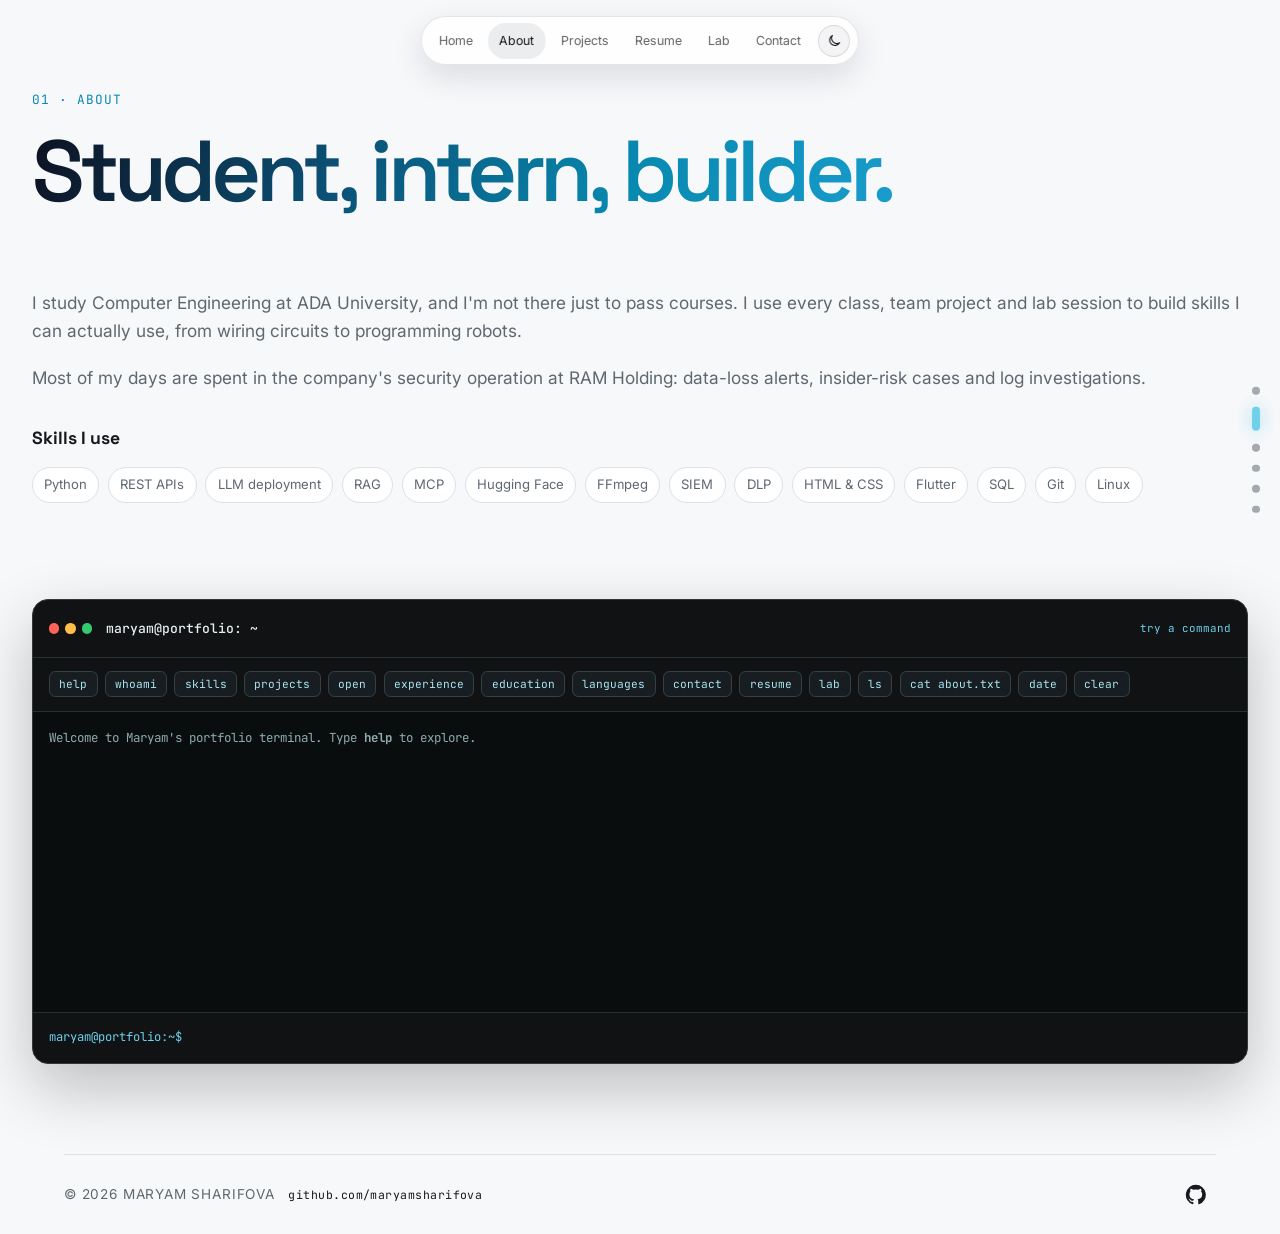
==== about.html @ 0b72dd53 "Add a lab command and chip to the About terminal. The hero's top bar already lists Lab between Resum" ====
<!doctype html>
<html lang="en">
  <head>
    <meta charset="utf-8">
    <meta name="viewport" content="width=device-width, initial-scale=1, viewport-fit=cover">
    <meta name="description" content="About Maryam Sharifova.">
    <title>About | Maryam Sharifova</title>
    <!-- The site's shared styles and behavior keep every page consistent. -->
    <!-- Connect to the font host early so text appears in the right typeface sooner. -->
    <link rel="preconnect" href="https://fonts.googleapis.com">
    <link rel="preconnect" href="https://fonts.gstatic.com" crossorigin>
    <link rel="stylesheet" href="https://fonts.googleapis.com/css2?family=Inter:wght@400;500;600;700&family=JetBrains+Mono:wght@400;500&family=Space+Grotesk:wght@400;500;600;700&display=swap">
    <link rel="stylesheet" href="css/style.css">
    <script src="js/main.js"></script>
  </head>
  <body>
    <!-- Main About page content. -->
    <main class="page-content about-page">
      <!-- Intro heading sets the theme for the biography below. -->
      <section class="page-intro about-intro" aria-labelledby="about-title">
        <p class="eyebrow" data-reveal>01 · ABOUT</p>
        <h1 class="page-title gradient-text" id="about-title" data-reveal>Student, intern, builder.</h1>
      </section>

      <!-- Bio and skill chips use the full content width. -->
      <section class="about-overview" aria-label="About Maryam">
        <div class="about-copy" data-reveal>
          <p>I study Computer Engineering at ADA University, and I'm not there just to pass courses. I use every class, team project and lab session to build skills I can actually use, from wiring circuits to programming robots.</p>
          <p>Most of my days are spent in the company's security operation at RAM Holding: data-loss alerts, insider-risk cases and log investigations.</p>
          <h2 class="about-section-title">Skills I use</h2>
          <ul class="skill-list" aria-label="Skills">
            <li>Python</li>
            <li>REST APIs</li>
            <li>LLM deployment</li>
            <li>RAG</li>
            <li>MCP</li>
            <li>Hugging Face</li>
            <li>FFmpeg</li>
            <li>SIEM</li>
            <li>DLP</li>
            <li>HTML &amp; CSS</li>
            <li>Flutter</li>
            <li>SQL</li>
            <li>Git</li>
            <li>Linux</li>
          </ul>
        </div>
      </section>

      <!-- The terminal safely simulates portfolio commands in the browser. -->
      <section class="terminal-card" aria-labelledby="terminal-title" data-reveal>
        <div class="terminal-header">
          <div class="terminal-window-dots" aria-hidden="true">
            <span></span><span></span><span></span>
          </div>
          <h2 id="terminal-title">maryam@portfolio: ~</h2>
          <span class="terminal-hint">try a command</span>
        </div>
        <!-- One chip for every command that "help" lists. "open" shows the six projects to pick from. -->
        <div class="terminal-shortcuts" role="group" aria-label="Terminal commands">
          <button class="terminal-command" type="button" data-command="help">help</button>
          <button class="terminal-command" type="button" data-command="whoami">whoami</button>
          <button class="terminal-command" type="button" data-command="skills">skills</button>
          <button class="terminal-command" type="button" data-command="projects">projects</button>
          <button class="terminal-command" type="button" data-command="open">open</button>
          <button class="terminal-command" type="button" data-command="experience">experience</button>
          <button class="terminal-command" type="button" data-command="education">education</button>
          <button class="terminal-command" type="button" data-command="languages">languages</button>
          <button class="terminal-command" type="button" data-command="contact">contact</button>
          <button class="terminal-command" type="button" data-command="resume">resume</button>
          <button class="terminal-command" type="button" data-command="lab">lab</button>
          <button class="terminal-command" type="button" data-command="ls">ls</button>
          <button class="terminal-command" type="button" data-command="cat about.txt">cat about.txt</button>
          <button class="terminal-command" type="button" data-command="date">date</button>
          <button class="terminal-command" type="button" data-command="clear">clear</button>
        </div>
        <div class="terminal-output" role="log" aria-live="polite" aria-relevant="additions text" tabindex="0">
          <p class="terminal-welcome">Welcome to Maryam's portfolio terminal. Type <strong>help</strong> to explore.</p>
        </div>
        <form class="terminal-form" autocomplete="off">
          <label class="sr-only" for="terminal-input">Enter a portfolio command</label>
          <span aria-hidden="true">maryam@portfolio:~$</span>
          <input id="terminal-input" name="command" type="text" spellcheck="false" autocapitalize="off" autocomplete="off">
        </form>
      </section>
    </main>

    <!-- Shared footer links to the portfolio repository. -->
    <footer class="site-footer">
      <!-- Copyright, public GitHub profile, and the portfolio repository icon. -->
      <p>&copy; 2026 MARYAM SHARIFOVA <a class="footer-profile" href="https://github.com/maryamsharifova" target="_blank" rel="noopener">github.com/maryamsharifova</a></p>
      <a class="github-link" href="https://github.com/maryamsharifova/maryamsharifova.github.io" aria-label="Visit the portfolio repository on GitHub" title="Portfolio repository on GitHub">
        <svg aria-hidden="true" viewBox="0 0 24 24" focusable="false">
          <path d="M12 .9a11.1 11.1 0 0 0-3.51 21.63c.56.1.76-.24.76-.54v-2.1c-3.1.68-3.76-1.32-3.76-1.32-.5-1.29-1.24-1.63-1.24-1.63-1.01-.69.08-.68.08-.68 1.12.08 1.71 1.15 1.71 1.15 1 1.7 2.61 1.21 3.25.93.1-.72.39-1.21.71-1.49-2.48-.28-5.09-1.24-5.09-5.52 0-1.22.44-2.21 1.15-2.99-.12-.28-.5-1.42.11-2.96 0 0 .94-.3 3.05 1.14a10.6 10.6 0 0 1 5.55 0c2.11-1.44 3.05-1.14 3.05-1.14.61 1.54.23 2.68.11 2.96.72.78 1.15 1.77 1.15 2.99 0 4.29-2.61 5.23-5.1 5.51.4.35.76 1.03.76 2.08v3.08c0 .3.2.65.77.54A11.1 11.1 0 0 0 12 .9Z"/>
        </svg>
      </a>
    </footer>
  </body>
</html>
---- css/style.css ----
/* Fonts are linked from each page head so they are ready before the first frame. */

/* A short fade when a link opens another page. Scrolling never changes pages. */
@view-transition {
  navigation: auto;
}

/* Keep the fade on the page color instead of flashing white between snapshots. */
::view-transition {
  background: var(--color-page);
}

/* Both snapshots play together. The group itself stays put, so the page color does not slide. */
::view-transition-group(root) {
  animation: none;
}

::view-transition-old(root) {
  animation: 320ms cubic-bezier(0.4, 0, 1, 1) both page-leave;
}

::view-transition-new(root) {
  animation: 420ms cubic-bezier(0.22, 1, 0.36, 1) both page-enter;
}

@keyframes page-leave {
  to {
    opacity: 0;
    transform: translateY(-12px);
  }
}

@keyframes page-enter {
  from {
    opacity: 0;
    transform: translateY(16px);
  }

  to {
    opacity: 1;
    transform: translateY(0);
  }
}

/* Hold the floating nav in place while the rest of the page moves. */
::view-transition-group(site-nav) {
  animation: none;
  z-index: 100;
}

::view-transition-old(site-nav),
::view-transition-new(site-nav) {
  animation: none;
}

@media (prefers-reduced-motion: reduce) {
  @view-transition {
    navigation: none;
  }
}

/* ===== Theme variables ===== */
/* Light colours are the defaults, so a first visit (or a page without JavaScript) is light.
   Dark mode overrides only what changes, when the root has data-theme="dark". */
:root {
  color-scheme: light;
  --color-page: #f7f8fa;
  --color-surface: #ffffff;
  --color-surface-hover: #eef2f4;
  --color-text: #17191c;
  --color-text-muted: #5e6871;
  --color-border: #dce1e5;
  --color-navy: #0d1020;
  --color-ocean: #0b4f73;
  --color-teal: #0889b0;
  --color-blue: #1c9fd0;
  --color-gradient-start: #0d1020;
  --hero-background: #f7f8fa;
  --hero-foreground: #17191c;
  --hero-copy-muted: rgb(23 25 28 / 76%);
  --hero-line: rgb(13 16 32 / 13%);
  --hero-nav-muted: rgb(23 25 28 / 70%);
  --hero-grid-line: rgb(13 16 32 / 5%);
  --portrait-label: rgb(8 80 110 / 86%);
  --hero-primary-button: #0d1020;
  --hero-primary-text: #ffffff;
  --particle-color: rgb(13 16 32 / 30%);
  /* Brushed aluminium: a mid-grey base that darkens toward one edge, a soft highlight,
     and a moving sheen band (see .back-face), instead of a near-white shell. */
  --laptop-edge: #a6abb0;
  --laptop-silver-base: #a4a9ae;
  --laptop-silver-dark: #7d8389;
  --laptop-silver-highlight: rgb(255 255 255 / 20%);
  --laptop-silver-shadow: rgb(36 40 44 / 22%);
  --laptop-sheen: rgb(255 255 255 / 15%);
  /* A very fine, barely visible grain: random grey noise at 6% opacity, used on both laptops.
     Noise has no regular pattern, so unlike stripes or dot grids it cannot form lines or moiré
     at any size or angle, and the metal reads as smooth from any distance. */
  --metal-grain: url("data:image/svg+xml,%3Csvg xmlns='http://www.w3.org/2000/svg' width='180' height='180'%3E%3Cfilter id='n'%3E%3CfeTurbulence type='fractalNoise' baseFrequency='0.9' numOctaves='2' stitchTiles='stitch'/%3E%3CfeColorMatrix values='0 0 0 1 0  0 0 0 1 0  0 0 0 1 0  0 0 0 0 0.06'/%3E%3C/filter%3E%3Crect width='100%25' height='100%25' filter='url(%23n)'/%3E%3C/svg%3E");
  /* The soft light that catches the lid's top edge. */
  --laptop-edge-light: rgb(255 255 255 / 34%);
  --laptop-metal-shadow: rgb(30 34 38 / 26%);
  --laptop-glint: rgb(255 255 255 / 26%);
  --keyboard-frame: #767b80;
  --keyboard-well: #242629;
  --keyboard-key-top: #484c50;
  --keyboard-key-bottom: #303337;
  --keyboard-key-edge: #1d1f22;
  --keyboard-key-label-rgb: 211 214 216;
  --keyboard-key-highlight: rgb(255 255 255 / 13%);
  --keyboard-key-shadow: rgb(0 0 0 / 48%);
  --trackpad-edge: #9ca2a6;
  --trackpad-glass: rgb(255 255 255 / 14%);
  --trackpad-shadow: rgb(80 85 89 / 12%);
  --metal-logo: #7d858b;
  --metal-logo-glint: rgb(255 255 255 / 70%);
  --metal-logo-shadow: rgb(50 55 60 / 45%);
  --desk-surface-center: #d9dcdf;
  --desk-surface-edge: #f7f8fa;
  --desk-shadow: rgb(70 78 84 / 14%);
  --chrome-logo-highlight: #ffffff;
  --chrome-logo-light: #d9e0e4;
  --chrome-logo-mid: #68737a;
  --chrome-logo-shadow: #30383e;
  --screen-frame: #17181a;
  /* Outline color of the big AI and SEC letters beside the intro laptop. */
  --detail-outline: rgb(40 45 52 / 46%);
  --font-heading: "Space Grotesk", sans-serif;
  --font-body: "Inter", sans-serif;
  --font-label: "JetBrains Mono", monospace;
}

/* Dark mode: the visitor switched to it with the theme button (saved in localStorage). */
:root[data-theme="dark"] {
  color-scheme: dark;
  --color-page: #0b0b0c;
  --color-surface: #171719;
  --color-surface-hover: #222224;
  --color-text: #f4f4f5;
  --color-text-muted: #a1a1aa;
  --color-border: #2d2d30;
  --color-gradient-start: #f4f4f5;
  --hero-background: #0b0b0c;
  --hero-foreground: #f4f4f5;
  --hero-copy-muted: rgb(231 235 239 / 72%);
  --hero-line: rgb(255 255 255 / 9%);
  --hero-nav-muted: rgb(244 244 245 / 72%);
  --hero-grid-line: rgb(255 255 255 / 3%);
  --portrait-label: rgb(185 226 240 / 82%);
  --hero-primary-button: #f4f4f5;
  --hero-primary-text: #101113;
  --particle-color: rgb(190 214 224 / 45%);
  --desk-surface-center: #202224;
  --desk-surface-edge: #0b0b0c;
  --desk-shadow: rgb(0 0 0 / 22%);
  --detail-outline: rgb(232 236 240 / 46%);
}

/* ===== Base styles ===== */
* {
  box-sizing: border-box;
}

html,
body {
  /* Clip sideways effects without breaking the sticky intro. */
  overflow-x: clip;
  /* Paint the theme color on the root so a new page cannot flash white. */
  background: var(--color-page);
}

body {
  min-width: 320px;
  min-height: 100vh;
  /* svh is the height with the phone's browser bars showing, so nothing hides behind them.
     Browsers without svh keep the vh line above. */
  min-height: 100svh;
  /* Each page sets viewport-fit=cover, so on a phone held sideways the page reaches under the
     camera notch and the rounded corners. These insets (0 everywhere else) keep the content
     clear of them; the page colour still fills the edges. */
  padding-inline: env(safe-area-inset-left, 0px) env(safe-area-inset-right, 0px);
  display: flex;
  flex-direction: column;
  margin: 0;
  background: var(--color-page);
  color: var(--color-text);
  font-family: var(--font-body);
  line-height: 1.6;
  transition: background-color 180ms ease, color 180ms ease;
}

a {
  color: inherit;
}

/* ===== Shared theme control ===== */
.gradient-text {
  /* Clip the gradient to the text instead of filling the whole element. */
  background: linear-gradient(110deg, var(--color-navy), var(--color-ocean), var(--color-teal), var(--color-blue));
  background-clip: text;
  color: transparent;
}

:root[data-theme="dark"] .gradient-text {
  /* Dark mode: start the gradient with a light colour so headings stay readable. */
  background-image: linear-gradient(110deg, var(--color-gradient-start) 4%, var(--color-ocean) 42%, var(--color-teal) 70%, var(--color-blue));
}

.theme-toggle {
  width: 2.5rem;
  height: 2.5rem;
  display: inline-flex;
  flex-shrink: 0;
  align-items: center;
  justify-content: center;
  border: 1px solid var(--color-border);
  border-radius: 50%;
  background: var(--color-surface);
  color: var(--color-text);
  cursor: pointer;
}

.theme-toggle:hover {
  background: var(--color-surface-hover);
}

.theme-toggle svg {
  width: 1.15rem;
  height: 1.15rem;
  fill: none;
  stroke: currentColor;
  stroke-linecap: round;
  stroke-linejoin: round;
  stroke-width: 1.7;
}

.moon-icon {
  display: none;
}

:root:not([data-theme="dark"]) .sun-icon {
  display: none;
}

:root:not([data-theme="dark"]) .moon-icon {
  display: block;
}

/* ===== Light-mode adjustments ===== */
/* Light is the default theme, but a few parts were first designed on dark backgrounds.
   These rules only apply when the page is not in dark mode, so dark mode is unchanged. */

/* The bright cyan accent (#6fd0ea) is too faint as text on white, so text that uses it
   switches to the deeper site teal. Bars, dots, and glows keep the bright cyan. */
:root:not([data-theme="dark"]) :is(
  .hero-eyebrow,
  .hero-brand-mark,
  .hero-page-nav > a:hover,
  .hero-page-nav > a:focus-visible,
  .visual-topline code,
  .scan-status,
  .circuit-power,
  .circuit-input span,
  .truth-table tr.is-current td,
  .certificate-chip
) {
  color: var(--color-teal);
}

/* The floating nav becomes a light frosted pill, so it matches the page and its dark
   theme icon stays visible. */
:root:not([data-theme="dark"]) .floating-nav {
  border-color: rgb(13 16 32 / 10%);
  background: rgb(255 255 255 / 82%);
  box-shadow: 0 0.7rem 2rem rgb(13 16 32 / 12%);
}

:root:not([data-theme="dark"]) .floating-nav > a {
  color: rgb(23 25 28 / 68%);
}

:root:not([data-theme="dark"]) .floating-nav > a:hover,
:root:not([data-theme="dark"]) .floating-nav > a[aria-current] {
  background: rgb(13 16 32 / 7%);
  color: #17191c;
}

:root:not([data-theme="dark"]) .floating-theme-toggle {
  border-color: rgb(13 16 32 / 12%);
  background: rgb(13 16 32 / 4%);
}

/* ===== Shared page layout ===== */
.page-content {
  width: min(100% - 3rem, 72rem);
  flex: 1;
  margin-inline: auto;
  padding-block: clamp(5rem, 16vh, 10rem);
}

/* ===== Home: one long page with every section after the hero ===== */
/* One shared gap above and below each section, so the page flows evenly from hero to footer.
   The 4.5rem minimum keeps a section heading clear of the floating nav pill. */
.home-intro-page {
  --home-section-space: clamp(4.5rem, 10vh, 7rem);
}

/* Two classes outrank each page's own padding (.about-page, .resume-page, ...) at every width. */
.home-intro-page .home-section {
  padding-block: var(--home-section-space);
}

/* About follows the full-screen hero, not another section. Between two sections the gap from
   the last line of one to the label of the next is two section spaces (bottom padding plus
   top padding). The hero's last line is its corner labels, --hero-footer-bottom above its
   edge, so About's top padding is two spaces minus that distance: the same gap as everywhere
   else, on desktop and on phones in both orientations. */
.home-intro-page .portfolio-hero-section + .home-section {
  padding-top: calc(var(--home-section-space) * 2 - var(--hero-footer-bottom));
}

/* Projects is a full-screen pinned stage whose panel already has a matching top gap.
   Extra padding outside it would only add empty scroll before and after the pin. */
.home-intro-page .projects-page.home-section {
  padding-block: 0;
}

/* Without the sideways track (phones, short screens under 600px, reduced motion) Projects is
   an ordinary section, so its panel takes the same shared gap as the others. */
@media (max-width: 860px), (max-height: 599px), (prefers-reduced-motion: reduce) {
  .home-intro-page .projects-pin {
    padding-block: var(--home-section-space);
  }
}

/* ===== Home intro and scroll-driven 3D laptop ===== */
.laptop-intro {
  height: 420vh;
  height: 420svh;
  /* Starting pose: closed, small, turned to the side, a little above the centre.
     The script moves every value below as the page scrolls. */
  --camera-angle: -32deg;
  --laptop-yaw: -6deg;
  --laptop-scale: 0.46;
  /* Half the deck's depth: the turn pivots around the middle of the laptop, not its hinge. */
  --laptop-pivot: calc(min(84vw, 118vh, 980px) * 0.322);
  --lid-angle: -90deg;
  --lid-lift: -27vh;
  --screen-power: 0;
  --keyboard-reveal: 0;
  --logo-opacity: 1;
  --logo-shimmer: 100%;
  /* Where the soft shine band crosses the silver; it drifts as the lid opens. */
  --metal-sheen: 28%;
  /* Greeting, side labels, and scroll hint leave before the lid moves. */
  --intro-opacity: 1;
  --intro-shift: 0vh;
  --detail-shift: 0vw;
  --cue-opacity: 1;
  --desk-glow-opacity: 0;
}

.laptop-stage {
  position: sticky;
  top: 0;
  height: 100vh;
  height: 100svh;
  /* Sticky positioning needs clipping, not overflow: hidden. */
  overflow: clip;
  display: grid;
  place-items: center;
  /* Give the laptop depth while keeping the camera slightly above center. */
  perspective: 1700px;
  perspective-origin: 50% 35%;
  /* Keep the lid, screen, and deck in one shared 3D scene. */
  transform-style: preserve-3d;
}

/* This wrapper zooms the entire 3D laptop toward the browser window. */
.laptop-dive {
  position: relative;
  z-index: 1;
  width: 100%;
  height: 100%;
  display: grid;
  place-items: center;
  transform: translate3d(var(--dive-x, 0px), var(--dive-y, 0px), 0) scale(var(--dive-scale, 1));
  transform-origin: 50% 50%;
  transform-style: preserve-3d;
}

/* ===== Intro heading and typed line ===== */
.intro-copy {
  position: absolute;
  z-index: 1;
  /* Keep the greeting above the raised closed laptop. */
  top: 4%;
  padding-inline: 1rem;
  text-align: center;
  opacity: var(--intro-opacity);
  /* Drift upward while fading out. */
  transform: translateY(var(--intro-shift));
}

.intro-label,
.detail-caption,
.scroll-cue {
  color: var(--color-teal);
  font-family: var(--font-label);
  font-size: clamp(0.58rem, 1vw, 0.72rem);
  letter-spacing: 0.12em;
}

.intro-label {
  margin: 0 0 0.8rem;
}

.intro-title {
  margin: 0;
  font-family: var(--font-heading);
  /* The 10vh cap keeps the greeting clear of the laptop in short windows. */
  font-size: min(clamp(2.4rem, 6.4vw, 5rem), 10vh);
  letter-spacing: -0.06em;
  line-height: 1.1;
}

.intro-title .gradient-text {
  background-image: linear-gradient(110deg, var(--color-ocean), var(--color-teal), var(--color-blue));
}

.typed-line {
  min-height: 1.8em;
  margin: 0.8rem 0 0;
  color: var(--color-text-muted);
  font-family: var(--font-body);
  font-size: clamp(0.75rem, 1.7vw, 1.05rem);
}

.typed-caret {
  display: inline-block;
  width: 2px;
  height: 1em;
  margin-left: 0.15rem;
  vertical-align: -0.18em;
  background: #0889b0;
  animation: caret-blink 850ms steps(2, start) infinite;
}

@keyframes caret-blink {
  to {
    visibility: hidden;
  }
}

/* ===== Intro side labels ===== */
.intro-detail {
  position: absolute;
  z-index: 1;
  top: 43%;
  display: flex;
  flex-direction: column;
  gap: 0.45rem;
  opacity: var(--intro-opacity);
}

/* Each label slides outward, toward its own screen edge, while it fades. */
.intro-detail-left {
  left: max(4vw, calc((100% - 78rem) / 2));
  align-items: flex-start;
  transform: translateX(calc(-1 * var(--detail-shift)));
}

.intro-detail-right {
  right: max(4vw, calc((100% - 78rem) / 2));
  align-items: flex-end;
  text-align: right;
  transform: translateX(var(--detail-shift));
}

.detail-title {
  color: transparent;
  font-family: var(--font-heading);
  /* The 13vh cap keeps the letters in proportion on short, wide windows. */
  font-size: min(clamp(3rem, 7vw, 6rem), 13vh);
  font-weight: 600;
  letter-spacing: -0.08em;
  line-height: 0.9;
  /* A quiet white-grey outline (dark grey in light mode) instead of the blue accent. */
  -webkit-text-stroke: 1px var(--detail-outline);
}

.detail-caption {
  color: var(--color-text-muted);
  font-size: clamp(0.48rem, 0.8vw, 0.64rem);
  white-space: nowrap;
}

/* ===== Scroll cue ===== */
.scroll-cue {
  position: absolute;
  z-index: 1;
  bottom: 4%;
  left: 50%;
  display: flex;
  flex-direction: column;
  align-items: center;
  gap: 0.65rem;
  margin: 0;
  /* The hint has its own fade so it is gone as soon as scrolling starts. */
  opacity: var(--cue-opacity);
  transform: translateX(-50%);
}

.scroll-cue-line {
  width: 1px;
  height: 2rem;
  background: linear-gradient(var(--color-teal), transparent);
  transform-origin: top;
  animation: scroll-line 1.4s ease-in-out infinite;
}

@keyframes scroll-line {
  0%,
  100% {
    transform: scaleY(0.55);
    opacity: 0.45;
  }

  50% {
    transform: scaleY(1);
    opacity: 1;
  }
}

/* ===== Desk lighting ===== */
.desk-surface {
  position: absolute;
  z-index: 0;
  top: 70%;
  left: 50%;
  width: 112%;
  height: 24%;
  border-radius: 50%;
  background: radial-gradient(ellipse, var(--desk-surface-center) 0%, var(--desk-surface-edge) 72%, transparent 100%);
  box-shadow: 0 2rem 5rem var(--desk-shadow);
  filter: blur(0.8rem);
  transform: translate(-50%, -50%);
  pointer-events: none;
}

.desk-surface::after {
  position: absolute;
  inset: 0;
  border-radius: inherit;
  background:
    radial-gradient(ellipse at 42% 52%, rgb(43 181 216 / 26%), transparent 58%),
    radial-gradient(ellipse at 62% 48%, rgb(31 127 184 / 24%), transparent 64%);
  content: "";
  filter: blur(1.2rem);
  opacity: var(--desk-glow-opacity);
}

/* ===== Laptop: overall camera and placement ===== */
.laptop {
  position: relative;
  z-index: 1;
  width: min(84vw, 118vh, 980px);
  aspect-ratio: 16 / 10.3;
  margin: 0;
  transform-origin: 50% 50%;
  /* Apply the camera tilt and turn to the whole laptop after positioning and scaling.
     The turn sits between two translateZ steps, so it spins around the middle of the
     laptop's footprint on the desk rather than around the hinge. */
  transform:
    translateY(var(--lid-lift))
    scale(var(--laptop-scale))
    rotateX(var(--camera-angle))
    translateZ(var(--laptop-pivot, 0px))
    rotateY(var(--laptop-yaw))
    translateZ(calc(-1 * var(--laptop-pivot, 0px)));
  transform-style: preserve-3d;
}

/* ===== Laptop: hinged lid ===== */
.lid {
  position: relative;
  width: 100%;
  aspect-ratio: 16 / 10.3;
  /* The bottom edge stays attached to the deck as the screen opens. */
  transform-origin: 50% 100%;
  transform: rotateX(var(--lid-angle));
  transform-style: preserve-3d;
}

/* Both lid faces occupy the same space; hide each face from its reverse side. */
.lid-face {
  position: absolute;
  inset: 0;
  border: 1px solid var(--laptop-edge);
  border-radius: 1.35rem;
  backface-visibility: hidden;
}

/* ===== Laptop: screen face ===== */
/* A thin bezel like a modern laptop: 2% of the lid width at the sides and top,
   a little more at the bottom. (Percentage padding is always measured from the width.) */
.screen-face {
  padding: 2% 2% 2.8%;
  background: var(--screen-frame);
  transform: translateZ(0.1rem);
}

.screen-display {
  position: relative;
  width: 100%;
  height: 100%;
  container-type: inline-size;
  overflow: hidden;
  /* A very thin dark rim between the glass and the bezel. */
  border: 1px solid #26272c;
  border-radius: 1cqi;
  /* The homepage background in each theme, so the glass is never a black or white block. */
  background: var(--hero-background);
}

/* The homepage copy on the glass. It brightens from very faint to fully clear as the lid
   opens (--screen-power). Around the fitted page it shows the same plain background as the
   homepage layer used later in the dive, so the hand-over between the two is seamless. */
.screen-homepage {
  position: absolute;
  z-index: 2;
  inset: 0;
  overflow: hidden;
  border-radius: inherit;
  background: var(--hero-background);
  opacity: var(--screen-power);
  pointer-events: none;
}

/* ===== Laptop: silver back face ===== */
.back-face {
  /* Turn the silver shell outward while the screen face points inward. */
  transform: rotateY(180deg) translateZ(0.5rem);
  background-color: var(--laptop-silver-base);
  /* Smooth aluminium, layered top to bottom:
     1. a thin soft light along the hinge, which is the top edge on screen when the lid is shut;
     2. a wide, faint sheen band that drifts with --metal-sheen as the lid opens;
     3. a very fine noise grain;
     4. a smooth silver gradient that darkens a little toward one corner. */
  background-image:
    linear-gradient(0deg, var(--laptop-edge-light), transparent 7%),
    linear-gradient(
      105deg,
      transparent calc(var(--metal-sheen, 40%) - 24%),
      var(--laptop-sheen) var(--metal-sheen, 40%),
      transparent calc(var(--metal-sheen, 40%) + 24%)
    ),
    var(--metal-grain),
    linear-gradient(160deg, var(--laptop-silver-base) 25%, var(--laptop-silver-dark));
  /* A light rim all round, and a slightly darker front edge. */
  box-shadow: inset 0 0 0 1px var(--laptop-glint), inset 0 0.35rem 0.7rem var(--laptop-metal-shadow);
}

/* The lid's thickness: a thin metal strip along its top edge, turned 90 degrees to stand
   between the screen and the back. It shows as the front edge when the lid is shut and
   as a fine bright rim above the screen when it is open. The ends are inset by the
   corner radius so the strip follows the rounded corners. */
.lid::before {
  position: absolute;
  top: 0;
  left: 1.1rem;
  right: 1.1rem;
  height: 0.6rem;
  border-radius: 0.3rem;
  background: linear-gradient(180deg, var(--laptop-edge-light), var(--laptop-silver-dark));
  content: "";
  transform: translateZ(-0.5rem) rotateX(90deg);
  transform-origin: 50% 0%;
}

/* ===== Laptop: flat deck ===== */
.deck {
  position: absolute;
  top: 100%;
  left: 0;
  right: 0;
  height: 100%;
  border: 1px solid var(--laptop-edge);
  border-radius: 1.35rem;
  background-color: var(--laptop-silver-base);
  /* The same smooth metal and fine grain as the lid; its faint sheen runs the other way so the faces differ. */
  background-image:
    linear-gradient(
      65deg,
      transparent calc(var(--metal-sheen, 40%) - 24%),
      var(--laptop-sheen) var(--metal-sheen, 40%),
      transparent calc(var(--metal-sheen, 40%) + 24%)
    ),
    radial-gradient(ellipse at 38% 25%, var(--laptop-silver-highlight), transparent 54%),
    var(--metal-grain),
    linear-gradient(180deg, var(--laptop-silver-base) 35%, var(--laptop-silver-dark));
  box-shadow: inset 0 0 0 1px var(--laptop-glint), inset 0 -0.4rem 1rem var(--laptop-metal-shadow);
  /* Tip the deck down from the lid's hinge so it lies flat beneath the screen. */
  transform: rotateX(90deg);
  transform-origin: 50% 0%;
  transform-style: preserve-3d;
}

/* ===== Laptop: keyboard and trackpad ===== */
.keyboard {
  position: absolute;
  top: 12%;
  left: 13%;
  width: 74%;
  height: 43%;
  border: 0.3rem solid var(--keyboard-frame);
  border-radius: 0.55rem;
  background-color: var(--keyboard-well);
  padding: 2.5% 2.2%;
  box-shadow: inset 0 0 0 1px var(--laptop-glint);
  /* Flex rows divide the keyboard well into evenly spaced key rows. */
  display: flex;
  flex-direction: column;
  gap: 0.19rem;
  transform: translateZ(0.2rem);
  transform-style: preserve-3d;
}

/* Let the teal keywell glow appear in step with the key labels. */
.keyboard::after {
  position: absolute;
  z-index: 1;
  inset: -0.5rem;
  border-radius: 0.8rem;
  box-shadow: 0 0 1.4rem rgb(43 181 216 / 45%);
  content: "";
  opacity: var(--keyboard-reveal);
  pointer-events: none;
}

.key-row {
  min-height: 0;
  display: flex;
  flex: 1;
  gap: 0.19rem;
}

.key {
  min-width: 0;
  display: flex;
  flex: 1;
  align-items: center;
  justify-content: center;
  overflow: hidden;
  border: 1px solid var(--keyboard-key-edge);
  border-radius: 0.22rem;
  background: linear-gradient(180deg, var(--keyboard-key-top), var(--keyboard-key-bottom));
  box-shadow: inset 0 1px 0 var(--keyboard-key-highlight), 0 1px 1px var(--keyboard-key-shadow);
  color: rgb(var(--keyboard-key-label-rgb) / var(--keyboard-reveal));
  font-family: var(--font-body);
  font-size: clamp(0.35rem, 0.75vw, 0.56rem);
  line-height: 1;
  text-shadow: 0 1px 1px var(--keyboard-key-shadow);
  transition: color 180ms ease, transform 120ms ease, background-color 120ms ease, box-shadow 120ms ease;
}

.key.is-pressed {
  transform: translateZ(-0.2cqi);
  background: #6fd0ea;
  box-shadow: 0 0 1.8cqi rgb(111 208 234 / 90%), inset 0 0 1cqi rgb(255 255 255 / 80%);
  color: #06202a;
}

.key-row-function {
  flex: 0.72;
}

.key-row-function .key {
  font-size: clamp(0.3rem, 0.62vw, 0.46rem);
}

.key-escape {
  margin-right: 0.25rem;
}

.key-wide {
  flex: 1.55;
}

.key-enter {
  flex: 1.8;
}

.key-shift {
  flex: 2.1;
}

.key-modifier {
  flex: 1.2;
  font-size: clamp(0.28rem, 0.58vw, 0.44rem);
}

.key-space {
  flex: 4.8;
}

.key-arrow {
  font-size: clamp(0.32rem, 0.65vw, 0.48rem);
}

.key-row-bottom .key-arrow:first-of-type,
.key-row-bottom .key-arrow:last-of-type {
  margin-left: 0.08rem;
}

.trackpad {
  position: absolute;
  bottom: 8%;
  left: 35%;
  width: 30%;
  height: 26%;
  border: 1px solid var(--trackpad-edge);
  border-radius: 0.65rem;
  background: linear-gradient(145deg, var(--trackpad-glass), var(--trackpad-shadow));
  box-shadow: inset 0 0 0 1px var(--laptop-glint);
  transform: translateZ(0.2rem);
}

/* ===== Laptop: thin deck walls ===== */
.deck-wall {
  position: absolute;
  z-index: 1;
  display: block;
  background: linear-gradient(180deg, var(--laptop-silver-highlight), var(--laptop-silver-base));
  backface-visibility: hidden;
}

.deck-wall-front {
  top: calc(100% - 1px);
  left: 0;
  width: 100%;
  height: 0.7rem;
  border-radius: 0 0 0.6rem 0.6rem;
  /* Rotate this strip down from the deck's front edge to show its thickness. */
  transform: rotateX(-90deg);
  transform-origin: 50% 0%;
}

.deck-wall-left,
.deck-wall-right {
  top: 0;
  width: 0.7rem;
  height: 100%;
}

.deck-wall-left {
  left: 0;
  /* Turn the side strip outward from the left edge. */
  transform: rotateY(-90deg);
  transform-origin: 0% 50%;
}

.deck-wall-right {
  right: 0;
  /* Turn the side strip outward from the right edge. */
  transform: rotateY(90deg);
  transform-origin: 100% 50%;
}

/* ===== Laptop: logo and screen notch ===== */
.lid-logo {
  position: absolute;
  top: 50%;
  left: 50%;
  color: var(--metal-logo);
  /* Layer light and dark bands to imitate a reflective metal mark. */
  background: linear-gradient(
    105deg,
    var(--chrome-logo-shadow) 0%,
    var(--chrome-logo-mid) 24%,
    var(--chrome-logo-light) 40%,
    var(--chrome-logo-highlight) 49%,
    var(--chrome-logo-mid) 58%,
    var(--chrome-logo-shadow) 78%,
    var(--chrome-logo-light) 100%
  );
  background-position: var(--logo-shimmer) center;
  background-size: 220% 100%;
  background-clip: text;
  -webkit-background-clip: text;
  -webkit-text-fill-color: transparent;
  font-family: var(--font-heading);
  font-size: clamp(2rem, 7vw, 4rem);
  font-weight: 600;
  letter-spacing: -0.08em;
  text-shadow: 0 1px 0 var(--metal-logo-glint), 0 -1px 1px var(--metal-logo-shadow);
  /* Counter-rotate the mark so it reads normally on the flipped back face. */
  transform: translate(-50%, -50%) rotate(180deg);
  opacity: var(--logo-opacity);
  transition: none;
}

/* Camera notch: an eighth of the screen's width, short, black in both themes, with rounded
   bottom corners and a tiny camera lens in the middle. Sizes are percentages of the screen
   it sits on, so the same rule fits the big intro laptop, the closing laptop, and phones. */
.screen-notch {
  position: absolute;
  z-index: 4;
  top: 0;
  left: 50%;
  width: 12.5%;
  /* Eight times wider than tall. */
  aspect-ratio: 8 / 1;
  /* Rounded bottom corners: 10% of the width across, 80% of the height down. */
  border-radius: 0 0 10% 10% / 0 0 80% 80%;
  background: #000000;
  transform: translateX(-50%);
  /* The dive fades it out as the screen grows to fill the window. */
  opacity: var(--notch-opacity, 1);
  pointer-events: none;
}

/* The camera lens: a dark dot with a faint blue glint, centred in the notch. */
.screen-notch::after {
  position: absolute;
  top: 50%;
  left: 50%;
  width: 5%;
  aspect-ratio: 1;
  border-radius: 50%;
  background: radial-gradient(circle at 35% 35%, #3a5566 0 22%, #121a22 48%, #05080b);
  content: "";
  transform: translate(-50%, -50%);
}

/* The copy on the homepage layer only shows while that layer is shrunk into the laptop screen.
   It sits above every part of the homepage, and it is removed as soon as the homepage fills the
   window or becomes the real page, so it never covers the page or the navigation. */
.hero-frame-notch {
  z-index: 30;
  display: none;
}

.portfolio-hero-frame.is-active:not(.is-fullscreen) .hero-frame-notch {
  display: block;
}

/* ===== Homepage hero: full-screen canvas and laptop-screen window ===== */
.portfolio-hero-section {
  position: relative;
  min-height: 100vh;
  min-height: 100svh;
  /* Overlap the intro's last screen. The laptop animation finishes one screen before the
     intro section ends, and that screen used to be a dead stretch where the finished hero
     sat pinned while nothing moved. Pulling the hero up by one screen makes it take over
     exactly when the dive ends, so scrolling runs straight on into About. */
  margin-top: -100vh;
  margin-top: -100svh;
  /* No background of its own: while the intro still runs, this section slides up over the
     laptop stage and must stay see-through. Once it is the real page, its hero frame
     (absolutely filling it) paints the hero background. */
}

.portfolio-hero-section.is-current .portfolio-hero-frame {
  position: absolute;
  inset: 0;
  overflow: visible;
  opacity: 1;
  pointer-events: auto;
  visibility: visible;
}

.portfolio-hero-section.is-current .portfolio-hero {
  inset: 0;
  width: 100%;
  height: 100%;
  transform: none;
}

.portfolio-hero-frame {
  position: absolute;
  z-index: 20;
  inset: 0;
  overflow: hidden;
  background: var(--hero-background);
  opacity: 0;
  pointer-events: none;
  visibility: hidden;
}

/* The same hero, always laid out at the real hero's full size, is uniformly scaled into the
   measured screen. main.js sets --hero-page-width and --hero-page-height to the hero section's
   size (the window without its scrollbar); the vw and svh values are only the fallback before
   the script runs. */
.portfolio-hero {
  position: absolute;
  top: 50%;
  left: 50%;
  width: 100vw;
  width: var(--hero-page-width, 100vw);
  height: 100vh;
  height: var(--hero-page-height, 100svh);
  overflow: hidden;
  background: var(--hero-background);
  color: var(--hero-foreground);
  font-family: var(--font-body);
  transform: translate(-50%, -50%) scale(var(--hero-fit-scale, 0.5));
  transform-origin: center;
  isolation: isolate;
}

/* Soft fade at the bottom of the hero, so it melts into the page instead of ending on a line.
   The grid, glows (.hero-atmosphere, z-index -1) and network dots (.hero-particles, z-index 0)
   would otherwise stop at a hard edge right above About. This layer comes after them at the
   same level as the dots, and below the text, photo and buttons (z-index 1), so only the
   background fades. It ends in the hero's own background colour, which is the page colour in
   both themes, so nothing marks where the hero stops. The fade covers the last quarter. */
.portfolio-hero::after {
  position: absolute;
  z-index: 0;
  right: 0;
  bottom: 0;
  left: 0;
  height: 26%;
  background: linear-gradient(to bottom, transparent, var(--hero-background) 92%);
  content: "";
  pointer-events: none;
}

/* The last frame of the dive: the homepage at scale 1, placed exactly where the real hero sits
   (the hero section's box, measured by main.js), so swapping to the real page moves nothing. */
.portfolio-hero-frame.is-fullscreen {
  position: fixed;
  inset: 0;
  inset: 0 auto auto var(--hero-page-left, 0px);
  width: var(--hero-page-width, 100%);
  height: var(--hero-page-height, 100%);
  border-radius: 0 !important;
  overflow: visible;
  opacity: 1;
  pointer-events: auto;
  visibility: visible;
}

.portfolio-hero-frame.is-fullscreen .portfolio-hero {
  inset: 0;
  width: 100%;
  height: 100%;
  transform: none;
}

.portfolio-hero-frame.is-active {
  visibility: visible;
  /* Where the window's shape differs from the screen's, the fitted homepage leaves a margin on
     two sides of the glass. It is the homepage's plain background colour: the hero's grid and
     glows already fade out towards its edges, so a plain margin continues it with no border. */
  background: var(--hero-background);
}

.hero-atmosphere {
  position: absolute;
  z-index: -1;
  inset: 0;
  background:
    radial-gradient(ellipse at 15% 28%, rgb(8 137 176 / 18%), transparent 38%),
    radial-gradient(ellipse at 82% 55%, rgb(28 159 208 / 15%), transparent 39%),
    linear-gradient(var(--hero-grid-line) 1px, transparent 1px),
    linear-gradient(90deg, var(--hero-grid-line) 1px, transparent 1px),
    var(--hero-background);
  background-size: auto, auto, 42px 42px, 42px 42px, auto;
  background-position: center;
  mask-image: radial-gradient(ellipse at center, #000 32%, transparent 100%);
}

/* ===== Full-width hero =====
   The hero uses the whole screen: its top bar, content and corner labels span the full width
   with one side margin, --hero-gutter (5.5% of the width on each side), instead of sitting in a
   fixed-width column. Text, buttons, the photo and the top bar scale with the screen, each
   with a height limit (svh) so a wide but short window (1366x768, 2560x1080) still fits the
   hero in one screen. The laptop screen in the intro shows this same element at the real hero's
   size, so the layout is identical there and the dive still ends on a perfect match.
   Phones keep their own stacked layout (the max-width: 44rem rules further down). */
.portfolio-hero {
  --hero-gutter: 5.5vw;
  /* Height of the top bar, and the space kept free below the content for the corner labels. */
  --hero-bar-height: clamp(4.5rem, 9svh, 7rem);
  --hero-foot-space: clamp(4.5rem, 9svh, 7rem);
}

/* The brand and links sit on one clean row at the top of the hero, lined up with the content
   below by the same side margin. */
.hero-topbar {
  position: relative;
  z-index: 1;
  width: calc(100% - 2 * var(--hero-gutter));
  min-height: var(--hero-bar-height);
  display: flex;
  align-items: center;
  justify-content: space-between;
  gap: 2rem;
  margin-inline: auto;
  border-bottom: 1px solid var(--hero-line);
}

.hero-brand,
.hero-page-nav {
  display: inline-flex;
  align-items: center;
}

.hero-brand {
  gap: 0.75em;
  font-family: var(--font-heading);
  /* 16px on a laptop, growing to about 22px on a 2560px monitor. */
  font-size: clamp(1rem, 0.86vw, 1.4rem);
  font-weight: 600;
  text-decoration: none;
}

.hero-brand-mark {
  /* Sized from the brand text, so the round mark grows with it. */
  width: 2.3em;
  height: 2.3em;
  display: grid;
  place-items: center;
  border: 1px solid rgb(111 208 234 / 48%);
  border-radius: 50%;
  background: rgb(111 208 234 / 9%);
  color: #6fd0ea;
  font-size: 1.15em;
}

.hero-page-nav {
  gap: clamp(0.7rem, 2vw, 2.6rem);
}

.hero-page-nav > a {
  color: var(--hero-nav-muted);
  font-size: clamp(0.9rem, 0.78vw, 1.25rem);
  text-decoration: none;
  transition: color 160ms ease;
}

.hero-page-nav > a:hover,
.hero-page-nav > a:focus-visible {
  color: #6fd0ea;
}

.hero-theme-toggle {
  width: clamp(2.5rem, 2.2vw, 3.4rem);
  height: clamp(2.5rem, 2.2vw, 3.4rem);
  border-color: rgb(255 255 255 / 16%);
  background: rgb(255 255 255 / 5%);
}

.hero-theme-toggle svg {
  width: 45%;
  height: 45%;
}

/* Text on the left, photo on the right, across the full width between the side margins. */
.hero-main {
  width: calc(100% - 2 * var(--hero-gutter));
  min-height: calc(100% - var(--hero-bar-height) - var(--hero-foot-space));
  display: grid;
  grid-template-columns: minmax(0, 1.1fr) minmax(0, 0.9fr);
  align-items: center;
  gap: clamp(2rem, 5vw, 9rem);
  margin-inline: auto;
  padding-block: clamp(1.5rem, 3svh, 3rem);
}

.hero-eyebrow {
  margin: 0 0 1.4em;
  color: #6fd0ea;
  font-family: var(--font-label);
  font-size: clamp(0.65rem, 0.72vw, 1.05rem);
  letter-spacing: 0.1em;
}

.hero-title {
  margin: 0;
  color: var(--hero-foreground);
  font-family: var(--font-heading);
  /* Grows with the width (7.4vw), limited by the height (15svh) so the two lines and the text
     below still fit a short screen: about 100px at 1366x768, 142px at 1920x1080 and 189px at
     2560x1440. */
  font-size: clamp(3.8rem, min(7.4vw, 15svh), 12rem);
  font-weight: 600;
  letter-spacing: -0.08em;
  line-height: 0.94;
}

.hero-title .gradient-text {
  background-image: linear-gradient(105deg, #0b4f73, #0889b0 48%, #1c9fd0);
}

:root[data-theme="dark"] .hero-title .gradient-text {
  background-image: linear-gradient(105deg, #dce5eb, #0889b0 48%, #1c9fd0);
}

.hero-description {
  /* About 46 characters per line at any size, so it never becomes one very long line. */
  max-width: 46ch;
  margin: 1.6em 0 0;
  color: var(--hero-copy-muted);
  font-size: clamp(0.95rem, min(1.1vw, 2.1svh), 1.6rem);
  line-height: 1.75;
}

.hero-actions {
  display: flex;
  flex-wrap: wrap;
  gap: 0.85em;
  margin-top: clamp(2rem, 4svh, 3.2rem);
  /* The buttons' size follows this, so they grow with the screen too. */
  font-size: clamp(1rem, min(0.95vw, 1.8svh), 1.45rem);
}

.hero-button,
[data-magnetic] {
  min-height: 3rem;
  display: inline-flex;
  align-items: center;
  justify-content: center;
  gap: 0.55rem;
  padding: 0.7rem 1.25rem;
  border: 1px solid transparent;
  border-radius: 0.5rem;
  font-size: 0.92rem;
  font-weight: 600;
  text-decoration: none;
  transform: translate3d(var(--magnetic-x, 0px), var(--magnetic-y, 0px), 0);
  transition: transform 280ms cubic-bezier(0.2, 0.8, 0.2, 1), background-color 160ms ease, border-color 160ms ease;
}

.hero-button:hover,
[data-magnetic]:hover {
  transform: translate3d(var(--magnetic-x, 0px), calc(var(--magnetic-y, 0px) - 2px), 0);
}

/* The hero's two buttons are sized from .hero-actions, so they grow with the screen. */
.hero-button {
  min-height: 3.25em;
  padding: 0.75em 1.35em;
  font-size: 0.92em;
}

.hero-button-primary {
  background: var(--hero-primary-button);
  color: var(--hero-primary-text);
}

.hero-button-primary:hover {
  background: var(--color-blue);
  color: #ffffff;
}

.hero-button-secondary {
  border-color: var(--hero-line);
  background: rgb(255 255 255 / 4%);
  color: var(--hero-foreground);
}

.hero-button-secondary:hover {
  border-color: rgb(111 208 234 / 58%);
}

.hero-button > span {
  display: inline-block;
  transition: transform 180ms ease;
}

.hero-button:hover > span {
  transform: translate(3px, -3px);
}

/* Orbiting rings and small labels frame the round portrait. */
.hero-portrait {
  position: relative;
  /* Fills its column, up to 68% of the screen height, so the rings never crowd the top bar. */
  width: min(100%, 68svh);
  aspect-ratio: 1;
  justify-self: center;
}

.portrait-rings {
  position: absolute;
  inset: 4%;
}

.portrait-ring {
  position: absolute;
  inset: 0;
  border: 1px solid rgb(111 208 234 / 24%);
  border-radius: 50%;
}

/* The three rings and their glowing dots are still. The whole portrait still tilts toward the cursor. */
.portrait-ring-outer {
  inset: 0;
  border-style: dashed;
  border-color: rgb(111 208 234 / 30%);
}

.portrait-ring-outer > span {
  position: absolute;
  top: 14%;
  left: 20%;
  width: 0.65rem;
  height: 0.65rem;
  border-radius: 50%;
  background: #6fd0ea;
  box-shadow: 0 0 1.2rem rgb(111 208 234 / 85%);
}

.portrait-ring-middle {
  inset: 10%;
  border-color: rgb(28 159 208 / 35%);
}

.portrait-ring-middle > span {
  position: absolute;
  right: 12%;
  bottom: 21%;
  width: 0.55rem;
  height: 0.55rem;
  border-radius: 50%;
  background: #1c9fd0;
  box-shadow: 0 0 1rem rgb(28 159 208 / 85%);
}

.portrait-ring-inner {
  inset: 20%;
  border-color: rgb(111 208 234 / 18%);
}

.portrait-photo-wrap {
  position: absolute;
  /* Keep the portrait just inside the smallest orbit ring. */
  inset: 22%;
  display: grid;
  place-items: center;
  overflow: hidden;
  border: 1px solid rgb(111 208 234 / 42%);
  border-radius: 50%;
  background:
    radial-gradient(circle at 50% 30%, rgb(28 159 208 / 20%), transparent 60%),
    #12161a;
  box-shadow: 0 0 3rem rgb(8 137 176 / 16%), 0 0 5rem rgb(8 137 176 / var(--portrait-glow-opacity, 0));
}

.profile-photo {
  position: absolute;
  inset: 0;
  width: 100%;
  height: 100%;
  border-radius: inherit;
}

.profile-photo {
  z-index: 1;
  object-fit: cover;
}

.portrait-label {
  position: absolute;
  color: var(--portrait-label);
  font-family: var(--font-label);
  font-size: clamp(0.55rem, min(0.62vw, 1.15svh), 1rem);
  letter-spacing: 0.08em;
  white-space: nowrap;
}

.portrait-label-top {
  top: -1%;
  left: 50%;
  transform: translateX(-50%);
}

.portrait-label-left {
  top: 50%;
  left: -4%;
  transform: translate(-50%, -50%);
}

.portrait-label-bottom {
  bottom: -1%;
  left: 50%;
  transform: translateX(-50%);
}

/* How far the corner labels sit above the hero's bottom edge. About's top spacing on Home is
   worked out from it (see .home-intro-page), so the two always agree. */
:root {
  --hero-footer-bottom: clamp(1.5rem, 2.6svh, 2.6rem);
}

.hero-footer {
  position: absolute;
  /* Lined up with the top bar and the content by the same side margin. */
  right: var(--hero-gutter);
  bottom: var(--hero-footer-bottom);
  left: var(--hero-gutter);
  display: flex;
  justify-content: space-between;
  color: var(--hero-copy-muted);
  font-family: var(--font-label);
  font-size: clamp(0.68rem, 0.6vw, 0.95rem);
  letter-spacing: 0.1em;
}

/* Show the compact site navigation after the homepage is on screen. */
.floating-nav {
  position: fixed;
  z-index: 50;
  view-transition-name: site-nav;
  top: 1rem;
  left: 50%;
  display: flex;
  align-items: center;
  gap: 0.2rem;
  padding: 0.35rem;
  border: 1px solid rgb(255 255 255 / 14%);
  border-radius: 999px;
  background: rgb(15 17 20 / 78%);
  box-shadow: 0 0.7rem 2rem rgb(0 0 0 / 28%);
  backdrop-filter: blur(1rem);
  opacity: 0;
  pointer-events: none;
  transform: translate(-50%, -0.5rem);
  transition: opacity 180ms ease, transform 180ms ease, visibility 180ms ease;
  visibility: hidden;
}

.floating-nav.is-visible {
  opacity: 1;
  pointer-events: auto;
  transform: translate(-50%, 0);
  visibility: visible;
}

.floating-nav > a {
  padding: 0.5rem 0.72rem;
  border-radius: 999px;
  color: rgb(244 244 245 / 72%);
  font-size: 0.78rem;
  text-decoration: none;
  /* Every label stays on one line, and so does the pill. */
  white-space: nowrap;
}

/* Any aria-current value: "page" on the separate pages, "location" for a section on Home. */
.floating-nav > a:hover,
.floating-nav > a[aria-current] {
  background: rgb(255 255 255 / 10%);
  color: #fff;
}

.floating-theme-toggle {
  width: 2rem;
  height: 2rem;
  margin-inline: 0.15rem;
  border-color: rgb(255 255 255 / 16%);
  background: rgb(255 255 255 / 6%);
}

.floating-theme-toggle svg {
  width: 0.95rem;
  height: 0.95rem;
}

@media (max-width: 44rem) {
  .hero-topbar {
    width: calc(100% - 2rem);
    min-height: 5.2rem;
    flex-wrap: wrap;
    justify-content: center;
    gap: 0.35rem;
    padding-block: 0.55rem;
  }

  .hero-brand {
    width: 100%;
    gap: 0.5rem;
    font-size: 0.85rem;
    justify-content: center;
  }

  .hero-brand-mark {
    width: 2rem;
    height: 2rem;
  }

  .hero-page-nav {
    width: 100%;
    justify-content: center;
    gap: clamp(0.35rem, 2.4vw, 0.7rem);
  }

  .hero-page-nav > a {
    display: inline-flex;
    font-size: clamp(0.58rem, 2.8vw, 0.72rem);
  }

  .hero-main {
    width: calc(100% - 2.5rem);
    min-height: calc(100% - 7rem);
    grid-template-columns: minmax(0, 1fr);
    justify-items: center;
    gap: 0.6rem;
    padding-block: 0.9rem 2.5rem;
  }

  .hero-portrait {
    grid-row: 1;
    width: min(52vw, 260px);
  }

  .hero-copy {
    grid-row: 2;
  }

  .hero-eyebrow {
    margin-bottom: 0.65rem;
    font-size: 0.62rem;
  }

  .hero-title {
    font-size: clamp(2.6rem, 12vw, 4.2rem);
  }

  .hero-description {
    margin-top: 0.85rem;
    font-size: 0.82rem;
    line-height: 1.55;
  }

  .hero-actions {
    gap: 0.6rem;
    margin-top: 1rem;
  }

  .hero-button {
    min-height: 2.6rem;
    padding: 0.55rem 0.9rem;
    font-size: 0.82rem;
  }

  :root {
    --hero-footer-bottom: 0.7rem;
  }

  .hero-footer {
    right: 1.2rem;
    left: 1.2rem;
    font-size: 0.56rem;
  }

  .floating-nav {
    top: 0.5rem;
    width: max-content;
    max-width: calc(100% - 1rem);
    gap: 0;
    padding: 0.25rem;
  }

  /* Six links and the theme button share one line. Text and side padding shrink a little with
     the screen width (down to about 9px text on a 320px phone), so the pill never wraps. */
  .floating-nav > a {
    padding: 0.42rem clamp(0.26rem, 1.3vw, 0.48rem);
    font-size: clamp(0.58rem, 2.9vw, 0.66rem);
  }

  .floating-theme-toggle {
    width: 1.8rem;
    height: 1.8rem;
  }
}

/* ===== Hero and nav on short, wide screens (phones and small tablets held sideways) ===== */
/* The screen is wide but only 360-540px tall, so the stacked phone layout (photo above text)
   would push the text off screen, and the desktop layout's big title would not fit either.
   Instead: one slim top bar, the text on the left and a smaller photo on the right, with every
   size tied to the height (svh) so the whole hero fits in one screen. This comes after the
   phone rules above, so it also wins on a 667px-wide phone. */
@media (orientation: landscape) and (max-height: 540px) {
  .hero-topbar {
    width: calc(100% - 2 * var(--hero-gutter));
    min-height: 3.2rem;
    flex-wrap: nowrap;
    justify-content: space-between;
    gap: 1rem;
    padding-block: 0;
  }

  .hero-brand {
    width: auto;
    gap: 0.5rem;
    font-size: 0.82rem;
  }

  .hero-brand-mark {
    width: 1.8rem;
    height: 1.8rem;
    font-size: 0.95rem;
  }

  .hero-page-nav {
    width: auto;
    gap: clamp(0.6rem, 2vw, 1.2rem);
  }

  .hero-page-nav > a {
    font-size: 0.74rem;
  }

  .hero-theme-toggle {
    width: 2rem;
    height: 2rem;
  }

  .hero-main {
    width: calc(100% - 2 * var(--hero-gutter));
    /* The top bar above and the corner labels below. */
    min-height: calc(100% - 5.4rem);
    grid-template-columns: minmax(0, 1fr) auto;
    justify-items: stretch;
    gap: clamp(1.25rem, 4vw, 3rem);
    padding-block: 0.4rem 1.6rem;
  }

  .hero-copy,
  .hero-portrait {
    grid-row: auto;
  }

  .hero-portrait {
    /* At most half the height, and never more than 30% of the width. */
    width: min(50svh, 30vw);
  }

  .hero-eyebrow {
    margin-bottom: 0.4rem;
    font-size: 0.6rem;
  }

  .hero-title {
    font-size: min(clamp(2.2rem, 6vw, 4rem), 12svh);
  }

  .hero-description {
    max-width: 34rem;
    margin-top: 0.6rem;
    font-size: clamp(0.72rem, 3.4svh, 0.82rem);
    line-height: 1.5;
  }

  .hero-actions {
    gap: 0.5rem;
    margin-top: 0.8rem;
  }

  .hero-button {
    min-height: 2.3rem;
    padding: 0.4rem 0.9rem;
    font-size: 0.78rem;
  }

  :root {
    --hero-footer-bottom: 0.5rem;
  }

  .hero-footer {
    right: var(--hero-gutter);
    left: var(--hero-gutter);
    font-size: 0.55rem;
  }

  .portrait-label {
    font-size: 0.5rem;
  }
}

/* The floating nav stays a slim pill near the top edge on short screens, so it covers as
   little of the page as possible. Section tops have at least 4.5rem of space above their
   headings (see .home-intro-page), which keeps the headings below it. */
@media (max-height: 540px) {
  .floating-nav {
    top: 0.4rem;
    width: max-content;
    max-width: calc(100% - 1rem);
    gap: 0;
    padding: 0.2rem;
  }

  .floating-nav > a {
    padding: 0.36rem 0.6rem;
    font-size: 0.68rem;
  }

  .floating-theme-toggle {
    width: 1.7rem;
    height: 1.7rem;
  }
}

.eyebrow {
  margin: 0 0 1rem;
  color: var(--color-text-muted);
  font-family: var(--font-label);
  font-size: 0.8rem;
  letter-spacing: 0.08em;
  text-transform: uppercase;
}

.page-title {
  margin: 0;
  font-family: var(--font-heading);
  font-size: clamp(3rem, 10vw, 6.5rem);
  font-weight: 600;
  letter-spacing: -0.06em;
  line-height: 1.05;
}

/* ===== Shared footer ===== */
.site-footer {
  width: min(100% - 3rem, 72rem);
  min-height: 5rem;
  display: flex;
  align-items: center;
  justify-content: space-between;
  gap: 1.5rem;
  margin-inline: auto;
  border-top: 1px solid var(--color-border);
  color: var(--color-text-muted);
  font-size: 0.85rem;
}

.site-footer p {
  margin: 0;
  display: flex;
  flex-wrap: wrap;
  align-items: center;
  gap: 0.35rem 0.85rem;
  letter-spacing: 0.06em;
}

/* Profile link sits beside the copyright line; the icon still opens the repository. */
.footer-profile {
  color: var(--color-text);
  font-family: var(--font-label);
  font-size: 0.72rem;
  letter-spacing: 0.04em;
  text-decoration: none;
  text-transform: none;
}

.footer-profile:hover {
  color: var(--color-blue);
}

.github-link {
  display: inline-flex;
  width: 2.5rem;
  height: 2.5rem;
  align-items: center;
  justify-content: center;
  border-radius: 50%;
  color: var(--color-text);
}

.github-link:hover {
  background: var(--color-surface);
}

.github-link svg {
  width: 1.35rem;
  height: 1.35rem;
  fill: currentColor;
}

:focus-visible {
  outline: 2px solid var(--color-blue);
  outline-offset: 3px;
}

/* ===== Responsive layout ===== */
@media (max-width: 44rem) {
  .intro-detail {
    display: none;
  }

  .intro-copy {
    top: 11%;
  }

  .intro-title {
    /* The 10svh cap also applies here, so the greeting stays small on a phone held sideways. */
    font-size: min(clamp(2.2rem, 9vw, 3.2rem), 10svh);
  }

  .desk-surface {
    top: 70%;
  }

  .lid-face,
  .deck {
    border-radius: 0.9rem;
  }

  .screen-display {
    border-radius: 1cqi;
  }
}

/* Short windows (phones on their side) have no room beside the laptop for the AI and SEC labels.
   The greeting and the scroll hint move closer to the edges and get smaller, which leaves a
   tall enough band between them for the closed laptop (main.js sizes and places it there). */
@media (max-height: 540px) {
  .intro-detail {
    display: none;
  }

  .intro-copy {
    top: 3%;
  }

  .intro-label {
    margin-bottom: 0.35rem;
  }

  .intro-title {
    font-size: min(clamp(1.8rem, 5vw, 2.6rem), 9svh);
  }

  .typed-line {
    min-height: 1.5em;
    margin-top: 0.3rem;
    font-size: 0.72rem;
  }

  .scroll-cue {
    bottom: 3%;
    gap: 0.35rem;
  }

  .scroll-cue-line {
    height: 1.1rem;
  }
}

/* Keep the static layout usable when visitors prefer less motion. */
@media (prefers-reduced-motion: reduce) {
  .typed-caret,
  .scroll-cue-line {
    animation: none;
  }

  .key {
    transition: none;
  }
}

/* ===== Part 2: shared scroll reveals, spotlights, navigation, and toasts ===== */
/* Short and quick, so content is already visible as it scrolls in, never a dark empty screen. */
.reveal-on-scroll {
  opacity: 0;
  transform: translateY(16px);
  transition:
    opacity 0.6s cubic-bezier(0.16, 1, 0.3, 1),
    transform 0.6s cubic-bezier(0.16, 1, 0.3, 1);
  transition-delay: var(--reveal-delay, 0ms);
}

.reveal-on-scroll.is-revealed {
  opacity: 1;
  transform: translateY(0);
}

.spotlight-card {
  position: relative;
  isolation: isolate;
  transition: border-color 180ms ease, box-shadow 180ms ease;
}

.spotlight-card::before {
  position: absolute;
  z-index: 2;
  inset: -1px;
  padding: 1px;
  border-radius: inherit;
  background: radial-gradient(240px circle at var(--spot-x, 50%) var(--spot-y, 50%), rgb(8 137 176 / 75%), transparent 72%);
  content: "";
  opacity: 0;
  pointer-events: none;
  transition: opacity 180ms ease;
  -webkit-mask: linear-gradient(#fff 0 0) content-box, linear-gradient(#fff 0 0);
  -webkit-mask-composite: xor;
  mask-composite: exclude;
}

.spotlight-card:hover {
  border-color: rgb(8 137 176 / 55%);
  box-shadow: 0 1rem 2.5rem rgb(8 137 176 / 10%);
}

.spotlight-card:hover::before {
  opacity: 1;
}

/* Page shortcuts stay at the right edge on wide screens. */
.page-rail {
  position: fixed;
  z-index: 60;
  top: 50%;
  /* Stay clear of a camera notch on the right side. */
  right: max(1.25rem, env(safe-area-inset-right, 0px));
  display: grid;
  gap: 0.8rem;
  opacity: 0;
  pointer-events: none;
  transform: translateY(-50%);
  transition: opacity 220ms ease;
}

.page-rail.is-visible {
  opacity: 1;
  pointer-events: auto;
}

.page-rail a {
  position: relative;
  width: 0.48rem;
  height: 0.48rem;
  border-radius: 999px;
  background: var(--color-text-muted);
  opacity: 0.55;
  transition: height 180ms ease, background-color 180ms ease, opacity 180ms ease, box-shadow 180ms ease;
}

/* The current page, or on Home the section being read, stretches into a lit bar. */
.page-rail a[aria-current] {
  height: 1.5rem;
  background: #6fd0ea;
  box-shadow: 0 0 1rem rgb(111 208 234 / 65%);
  opacity: 1;
}

.page-rail a::after {
  position: absolute;
  top: 50%;
  right: calc(100% + 0.65rem);
  padding: 0.25rem 0.5rem;
  border: 1px solid var(--color-border);
  border-radius: 0.35rem;
  background: var(--color-surface);
  color: var(--color-text);
  content: attr(aria-label);
  font-size: 0.7rem;
  opacity: 0;
  pointer-events: none;
  transform: translateY(-50%) translateX(0.25rem);
  transition: opacity 140ms ease, transform 140ms ease;
  white-space: nowrap;
}

.page-rail a:hover::after,
.page-rail a:focus-visible::after {
  opacity: 1;
  transform: translateY(-50%) translateX(0);
}

.toast-area {
  position: fixed;
  z-index: 100;
  right: 1.25rem;
  bottom: 1.25rem;
  display: grid;
  gap: 0.55rem;
  pointer-events: none;
}

.site-toast {
  max-width: min(22rem, calc(100vw - 2rem));
  margin: 0;
  padding: 0.7rem 1rem;
  border: 1px solid var(--color-border);
  border-radius: 0.7rem;
  background: var(--color-surface);
  box-shadow: 0 0.8rem 2rem rgb(0 0 0 / 22%);
  color: var(--color-text);
  font-size: 0.84rem;
  opacity: 0;
  transform: translateY(0.5rem);
  transition: opacity 180ms ease, transform 180ms ease;
}

.site-toast.is-visible {
  opacity: 1;
  transform: translateY(0);
}

/* The pointer decoration is only created for precise desktop pointers. */
@media (hover: hover) and (pointer: fine) {
  body.has-custom-cursor,
  body.has-custom-cursor a,
  body.has-custom-cursor button {
    cursor: none;
  }

  .custom-cursor-dot,
  .custom-cursor-ring {
    position: fixed;
    z-index: 200;
    top: 0;
    left: 0;
    display: block;
    border-radius: 50%;
    opacity: 0;
    pointer-events: none;
    transition: opacity 120ms ease, width 180ms ease, height 180ms ease, background-color 180ms ease, border-color 180ms ease;
  }

  .custom-cursor-dot {
    width: 7px;
    height: 7px;
    margin: -3.5px;
    background: #6fd0ea;
    box-shadow: 0 0 0.65rem rgb(111 208 234 / 60%);
  }

  .custom-cursor-ring {
    width: 40px;
    height: 40px;
    margin: -20px;
    border: 1px solid rgb(111 208 234 / 75%);
  }

  .custom-cursor-dot.is-visible,
  .custom-cursor-ring.is-visible {
    opacity: 1;
  }

  .custom-cursor-ring.is-interactive {
    width: 68px;
    height: 68px;
    margin: -34px;
    border-color: rgb(28 159 208 / 85%);
    background: rgb(28 159 208 / 8%);
  }

  /* The dialog is in the top layer, so the custom dot cannot be seen there. */
  body.project-dialog-open.has-custom-cursor,
  body.project-dialog-open.has-custom-cursor .project-dialog,
  body.project-dialog-open.has-custom-cursor .project-dialog * {
    cursor: auto;
  }

  body.project-dialog-open.has-custom-cursor .project-dialog button,
  body.project-dialog-open.has-custom-cursor .project-dialog a,
  body.project-dialog-open.has-custom-cursor .project-dialog select {
    cursor: pointer;
  }

  body.project-dialog-open .custom-cursor-dot,
  body.project-dialog-open .custom-cursor-ring {
    opacity: 0;
  }
}

/* Home effects use theme variables while keeping the blue accent consistent. */
.hero-particles {
  position: absolute;
  z-index: 0;
  inset: 0;
  width: 100%;
  height: 100%;
  pointer-events: none;
}

.hero-topbar,
.hero-main {
  position: relative;
  z-index: 1;
}

/* The corner labels keep their absolute position (see .hero-footer above), so they always sit
   at the hero's bottom edge, at the same distance (--hero-footer-bottom) on every screen.
   Before, a shared position: relative here moved them up to wherever the content ended. */
.hero-footer {
  z-index: 1;
}

.hero-portrait {
  transform: perspective(900px) rotateX(var(--orbit-tilt-x, 0deg)) rotateY(var(--orbit-tilt-y, 0deg));
  transition: transform 220ms ease-out;
  transform-style: preserve-3d;
}

.portrait-label {
  padding: 0.3rem 0.45rem;
  border: 1px solid transparent;
  border-radius: 999px;
  transition: transform 180ms ease, border-color 180ms ease, background-color 180ms ease, box-shadow 180ms ease, color 180ms ease;
}

.portrait-label-top:hover {
  transform: translateX(-50%) scale(1.22);
}

.portrait-label-left:hover {
  transform: translate(-50%, -50%) scale(1.22);
}

.portrait-label-bottom:hover {
  transform: translateX(-50%) scale(1.22);
}

.portrait-label:hover {
  border-color: rgb(111 208 234 / 75%);
  background: rgb(8 137 176 / 18%);
  box-shadow: 0 0 1.3rem rgb(8 137 176 / 35%);
  color: #b9f1ff;
}

/* Hidden on narrow screens, and on short ones, where the dots would sit on top of the content. */
@media (max-width: 860px), (max-height: 540px) {
  .page-rail {
    display: none;
  }
}

@media (prefers-reduced-motion: reduce) {
  .reveal-on-scroll {
    opacity: 1;
    transform: none;
    transition: none;
  }

  .spotlight-card,
  .spotlight-card::before,
  .page-rail,
  .site-toast,
  .hero-portrait,
  .portrait-label {
    transition: none;
  }

  .spotlight-card::before {
    display: none;
  }
}

/* ===== Part 3: About page profile and skills ===== */
.about-page {
  width: min(100% - 3rem, 76rem);
  padding-block: clamp(4rem, 10vh, 7rem);
}

.page-intro {
  margin-bottom: clamp(2.5rem, 6vw, 4.5rem);
}

.about-intro .eyebrow {
  color: var(--color-teal);
}

.about-intro .page-title {
  max-width: 16ch;
  font-size: clamp(2.8rem, 7vw, 5.4rem);
}

.page-subtitle {
  margin: 0.75rem 0 0;
  color: var(--color-text-muted);
  font-family: var(--font-heading);
  font-size: clamp(1.2rem, 2.5vw, 1.8rem);
}

.about-overview {
  display: grid;
  grid-template-columns: minmax(0, 1fr);
}

.about-copy {
  color: var(--color-text-muted);
  font-size: clamp(1rem, 1.35vw, 1.08rem);
}

.about-copy p {
  margin: 0 0 1.25rem;
}

.about-section-title {
  margin: 2rem 0 0.9rem;
  color: var(--color-text);
  font-family: var(--font-heading);
  font-size: 1.1rem;
}

.skill-list {
  display: flex;
  flex-wrap: wrap;
  gap: 0.55rem;
  margin: 0;
  padding: 0;
  list-style: none;
}

.skill-list li {
  padding: 0.42rem 0.7rem;
  border: 1px solid var(--color-border);
  border-radius: 999px;
  background: var(--color-surface);
  color: var(--color-text-muted);
  font-size: 0.82rem;
  transition: transform 160ms ease, color 160ms ease, border-color 160ms ease, background-color 160ms ease;
}

.skill-list li:hover {
  border-color: var(--color-teal);
  background: var(--color-surface-hover);
  color: var(--color-teal);
  transform: translateY(-3px);
}

/* ===== Part 3: dark interactive portfolio terminal ===== */
.terminal-card {
  margin-top: clamp(3rem, 8vw, 6rem);
  overflow: hidden;
  border: 1px solid #30383c;
  border-radius: 1rem;
  background: #101214;
  box-shadow: 0 1.5rem 4rem rgb(0 0 0 / 24%);
  color: #e6eff1;
}

.terminal-header {
  min-height: 3.6rem;
  display: flex;
  align-items: center;
  gap: 0.85rem;
  padding: 0.8rem 1rem;
  border-bottom: 1px solid #293034;
}

.terminal-window-dots {
  display: flex;
  gap: 0.38rem;
}

.terminal-window-dots span {
  width: 0.65rem;
  height: 0.65rem;
  border-radius: 50%;
}

.terminal-window-dots span:nth-child(1) { background: #ff6258; }
.terminal-window-dots span:nth-child(2) { background: #ffbd4a; }
.terminal-window-dots span:nth-child(3) { background: #35c96f; }

.terminal-header h2 {
  margin: 0;
  font-family: var(--font-label);
  font-size: 0.82rem;
  font-weight: 500;
}

.terminal-hint {
  margin-left: auto;
  color: #6fd0ea;
  font-family: var(--font-label);
  font-size: 0.68rem;
}

.terminal-shortcuts {
  display: flex;
  flex-wrap: wrap;
  gap: 0.45rem;
  padding: 0.85rem 1rem;
  border-bottom: 1px solid #293034;
}

.terminal-command {
  padding: 0.32rem 0.58rem;
  border: 1px solid #344247;
  border-radius: 0.4rem;
  background: #171d20;
  color: #a9e5f1;
  cursor: pointer;
  font-family: var(--font-label);
  font-size: 0.7rem;
  /* Keep multi-word commands such as "cat about.txt" on one line; whole chips wrap instead. */
  white-space: nowrap;
  transition: border-color 140ms ease, background-color 140ms ease, transform 140ms ease;
}

.terminal-command:hover,
.terminal-command:focus-visible {
  border-color: #0889b0;
  background: #1b2a2f;
  transform: translateY(-2px);
}

.terminal-output {
  /* 300px on most screens. On short screens it takes what is left of the window after the
     terminal's header, command chips, input line and the nav (about 16rem), but never less
     than 8.5rem, so the whole terminal fits on one screen. */
  height: 300px;
  height: clamp(8.5rem, 100svh - 16rem, 300px);
  overflow: auto;
  padding: 1rem;
  background: #0a0d0e;
  color: #c9d6d9;
  font-family: var(--font-label);
  font-size: 0.78rem;
  line-height: 1.65;
  scrollbar-color: #36545b #0a0d0e;
}

.terminal-output p {
  margin: 0 0 0.55rem;
  white-space: pre-wrap;
  overflow-wrap: anywhere;
}

.terminal-welcome,
.terminal-system-line {
  color: #8fabb0;
}

.terminal-command-line {
  color: #6fd0ea;
}

.terminal-output a {
  color: #72d9f2;
  text-decoration-thickness: 1px;
  text-underline-offset: 0.2em;
}

.terminal-output a:hover {
  color: #b7f0ff;
}

.terminal-form {
  display: flex;
  align-items: center;
  gap: 0.65rem;
  min-height: 3.2rem;
  padding: 0.65rem 1rem;
  border-top: 1px solid #293034;
  color: #6fd0ea;
  font-family: var(--font-label);
  font-size: 0.76rem;
}

.terminal-form input {
  width: 100%;
  min-width: 0;
  border: 0;
  outline: 0;
  background: transparent;
  color: #e6eff1;
  font: inherit;
}

.terminal-form:focus-within {
  box-shadow: inset 0 0 0 1px rgb(8 137 176 / 38%);
}

/* Touch screens. iOS zooms the whole page into any input whose text is smaller than 16px,
   so the input gets exactly 16px. The prompt keeps its smaller size and sits on the same
   text baseline, so the two still read as one line. Chips skip the double-tap zoom delay. */
@media (pointer: coarse) {
  .terminal-form {
    align-items: baseline;
  }

  .terminal-form input {
    font-size: 16px;
  }

  .terminal-command {
    touch-action: manipulation;
  }
}

.sr-only {
  position: absolute;
  width: 1px;
  height: 1px;
  overflow: hidden;
  clip: rect(0, 0, 0, 0);
  white-space: nowrap;
  clip-path: inset(50%);
}

@media (max-width: 760px) {
  .about-page {
    width: min(100% - 2rem, 42rem);
    /* Clear the floating navigation pill on a phone. */
    padding-top: 5.5rem;
    padding-bottom: 3rem;
  }

  .about-overview {
    grid-template-columns: minmax(0, 1fr);
    gap: 1.5rem;
  }

  .terminal-header {
    gap: 0.55rem;
    padding-inline: 0.75rem;
  }

  .terminal-header h2 {
    font-size: 0.68rem;
  }

  .terminal-hint {
    font-size: 0.58rem;
  }

  .terminal-output {
    padding: 0.8rem;
    font-size: 0.7rem;
  }

  .terminal-form {
    gap: 0.4rem;
    padding-inline: 0.75rem;
    font-size: 0.66rem;
  }
}

@media (prefers-reduced-motion: reduce) {
  .skill-list li,
  .terminal-command {
    transition: none;
  }
}

/* ===== Part 4: project cards and custom project visuals ===== */
.project-list {
  display: grid;
  gap: clamp(1.25rem, 3vw, 2rem);
}

.project-card {
  display: grid;
  grid-template-columns: minmax(0, 0.9fr) minmax(0, 1.1fr);
  align-items: center;
  gap: clamp(1.5rem, 4vw, 4rem);
  padding: clamp(1.15rem, 3vw, 2.25rem);
  border: 1px solid var(--color-border);
  border-radius: 1.2rem;
  background: var(--color-surface);
  scroll-margin-top: 2rem;
}

.project-copy {
  min-width: 0;
}

.project-label {
  margin: 0 0 0.8rem;
  color: var(--color-teal);
  font-family: var(--font-label);
  font-size: 0.72rem;
  letter-spacing: 0.08em;
}

.project-copy h2 {
  margin: 0;
  color: var(--color-text);
  font-family: var(--font-heading);
  font-size: clamp(1.45rem, 2.6vw, 2.15rem);
  letter-spacing: -0.035em;
  line-height: 1.15;
}

.project-copy > p:not(.project-label) {
  margin: 1rem 0 0;
  color: var(--color-text-muted);
  font-size: 0.93rem;
  line-height: 1.75;
}

.project-tags,
.project-dialog-tags {
  display: flex;
  flex-wrap: wrap;
  gap: 0.45rem;
  margin: 1.1rem 0 0;
  padding: 0;
  list-style: none;
}

.project-tags li,
.project-dialog-tags li {
  padding: 0.3rem 0.55rem;
  border: 1px solid var(--color-border);
  border-radius: 999px;
  color: var(--color-text-muted);
  font-size: 0.68rem;
}

.project-open-button {
  min-height: 2.6rem;
  display: inline-flex;
  align-items: center;
  gap: 0.5rem;
  margin-top: 1.3rem;
  padding: 0.55rem 0.9rem;
  border: 1px solid var(--color-border);
  border-radius: 0.55rem;
  background: var(--color-surface-hover);
  color: var(--color-text);
  cursor: pointer;
  font: inherit;
  font-size: 0.82rem;
  font-weight: 600;
}

.project-open-button:hover {
  border-color: var(--color-teal);
}

.project-open-button span {
  display: inline-block;
  transition: transform 160ms ease;
}

.project-open-button:hover span {
  transform: translate(2px, -2px);
}

.project-visual {
  position: relative;
  min-width: 0;
  min-height: 20rem;
  aspect-ratio: 1.45;
  margin: 0;
  overflow: hidden;
  border: 1px solid var(--color-border);
  border-radius: 0.9rem;
  background:
    radial-gradient(ellipse at 50% 40%, rgb(8 137 176 / 12%), transparent 62%),
    var(--color-page);
}

.visual-topline {
  position: absolute;
  z-index: 2;
  top: 0.85rem;
  right: 0.9rem;
  left: 0.9rem;
  display: flex;
  align-items: center;
  justify-content: space-between;
  gap: 0.5rem;
  color: var(--color-text-muted);
  font-family: var(--font-label);
  font-size: 0.62rem;
  letter-spacing: 0.06em;
}

.visual-topline code {
  color: #6fd0ea;
  font-size: 0.64rem;
}

/* ===== Animated speech waveform ===== */
.visual-waveform {
  display: flex;
  flex-direction: column;
  justify-content: center;
  padding: 3.5rem 1rem 2.5rem;
}

.waveform-bars {
  height: 7rem;
  display: flex;
  align-items: center;
  justify-content: center;
  gap: 0.22rem;
}

.waveform-bars span {
  width: 0.28rem;
  min-width: 2px;
  max-height: 100%;
  border-radius: 999px;
  background: linear-gradient(#6fd0ea, #0889b0);
  animation: waveform-breathe 950ms ease-in-out infinite alternate;
  animation-delay: var(--bar-delay, 0ms);
  transform-origin: center;
}

@keyframes waveform-breathe {
  from { transform: scaleY(0.35); opacity: 0.58; }
  to { transform: scaleY(1); opacity: 1; }
}

.waveform-time {
  display: flex;
  justify-content: space-between;
  margin-top: 0.5rem;
  color: var(--color-text-muted);
  font-family: var(--font-label);
  font-size: 0.62rem;
}

/* ===== Local LLM connections map ===== */
/* A calm, light panel with a faint teal glow in light mode; dark mode gets a deeper panel
   through the same theme variables. The SVG scales as one vector drawing, so it stays sharp
   and centred at every size. */
.visual-network {
  /* Space kept clear around the drawing on every side. */
  --network-gap: clamp(0.8rem, 2.5vw, 1.6rem);
  background:
    radial-gradient(ellipse at 50% 50%, rgb(8 137 176 / 10%), transparent 65%),
    var(--color-page);
}

/* The drawing is given the whole area minus the gap, in both directions. Its viewBox then
   scales it down to fit the smaller side and centres it, whatever shape the area has
   (tall on desktop, short and wide on tablets, the project window). */
.network-map {
  position: absolute;
  top: var(--network-gap);
  left: var(--network-gap);
  width: calc(100% - var(--network-gap) * 2);
  height: calc(100% - var(--network-gap) * 2);
}

/* Thin dashed links in the site teal. The dashes move along each path, which runs from the
   centre outward, so they look like messages travelling out to each app. */
.network-link {
  fill: none;
  stroke: var(--color-teal);
  stroke-width: 1.6;
  stroke-dasharray: 5 7;
  stroke-linecap: round;
  opacity: 0.75;
  animation: network-flow 1.8s linear infinite;
}

@keyframes network-flow {
  to { stroke-dashoffset: -24; }
}

/* The four apps: small boxes in the card surface colour with a thin border. */
.network-node rect {
  fill: var(--color-surface);
  stroke: var(--color-border);
  stroke-width: 1.2;
}

.network-node text,
.network-hub text {
  dominant-baseline: central;
  text-anchor: middle;
  font-family: var(--font-body);
}

.network-node text {
  fill: var(--color-text);
  font-size: 14px;
  font-weight: 500;
}

/* The model in the middle: a teal box with white text. */
.network-hub rect {
  fill: var(--color-teal);
  filter: drop-shadow(0 6px 14px rgb(8 137 176 / 28%));
}

.network-hub-title {
  fill: #ffffff;
  font-size: 21px;
  font-weight: 600;
}

.network-hub-note {
  fill: rgb(255 255 255 / 82%);
  font-family: var(--font-label);
  font-size: 11px;
}

/* ===== Plant-health scan panel ===== */
.visual-plant {
  display: grid;
  place-items: center;
  background:
    radial-gradient(ellipse at 48% 55%, rgb(91 147 73 / 20%), transparent 55%),
    var(--color-page);
}

.plant-scan {
  width: 88%;
  height: 76%;
  margin-top: 0.5rem;
}

.scan-status,
.circuit-power {
  color: #6fd0ea;
}

.detection-tag {
  position: absolute;
  top: 42%;
  left: 52%;
  padding: 0.25rem 0.45rem;
  border: 1px solid #ff78ae;
  border-radius: 0.35rem;
  background: rgb(33 17 26 / 84%);
  color: #ffadd0;
  font-family: var(--font-label);
  font-size: 0.62rem;
}

.plant-scan-line {
  position: absolute;
  z-index: 1;
  top: 22%;
  right: 5%;
  left: 5%;
  height: 1px;
  background: #76e3ef;
  box-shadow: 0 0 0.8rem #46c9de;
  animation: plant-scan 3.2s ease-in-out infinite alternate;
}

@keyframes plant-scan {
  to { transform: translateY(14rem); }
}

/* ===== Clickable logic-gate circuit ===== */
.visual-circuit {
  padding: 3.2rem 1rem 2rem;
}

.circuit-controls {
  display: flex;
  align-items: center;
  justify-content: center;
  gap: clamp(0.5rem, 2vw, 1.25rem);
  margin: 1.5rem 0 1rem;
}

.circuit-input,
.gate-select {
  min-width: 3.2rem;
  min-height: 2.5rem;
  border: 1px solid var(--color-border);
  border-radius: 0.5rem;
  background: var(--color-surface);
  color: var(--color-text);
  cursor: pointer;
  font: 600 0.82rem var(--font-label);
}

.circuit-input span {
  margin-left: 0.25rem;
  color: #6fd0ea;
}

.circuit-input[aria-pressed="true"] {
  border-color: #6fd0ea;
  box-shadow: 0 0 1rem rgb(111 208 234 / 22%);
}

.gate-select {
  padding-inline: 0.5rem;
  cursor: pointer;
}

.circuit-led {
  display: grid;
  grid-template-columns: auto auto;
  align-items: center;
  gap: 0.25rem 0.4rem;
  color: var(--color-text-muted);
  font-family: var(--font-label);
  font-size: 0.62rem;
}

.circuit-led > span {
  grid-row: span 2;
  width: 1rem;
  height: 1rem;
  border-radius: 50%;
  background: #313638;
  box-shadow: inset 0 0 0.3rem #000;
}

.circuit-led.is-on > span {
  background: #6fd0ea;
  box-shadow: 0 0 1rem rgb(111 208 234 / 90%);
}

.circuit-led strong {
  color: var(--color-text);
}

.truth-table-wrap {
  width: min(100%, 20rem);
  margin: 0 auto;
  overflow: auto;
}

.truth-table {
  width: 100%;
  border-collapse: collapse;
  color: var(--color-text-muted);
  font-family: var(--font-label);
  font-size: 0.65rem;
  text-align: center;
}

.truth-table th,
.truth-table td {
  padding: 0.25rem 0.6rem;
  border-bottom: 1px solid var(--color-border);
}

.truth-table th {
  color: var(--color-text);
  font-weight: 500;
}

.truth-table tr.is-current td {
  background: rgb(8 137 176 / 16%);
  color: #6fd0ea;
}

/* ===== MakeCode teaching loop ===== */
.visual-code {
  padding: 4rem 1rem 2rem 2rem;
}

.code-block {
  position: relative;
  width: max-content;
  max-width: 90%;
  min-width: 10rem;
  margin: 0.45rem 0;
  padding: 0.55rem 0.8rem;
  border-radius: 0.45rem;
  color: #101113;
  font-family: var(--font-label);
  font-size: 0.78rem;
  opacity: 0;
  transform: translateX(-1.5rem) scale(0.96);
}

.project-card.is-revealed .code-block {
  animation: code-snap 6s cubic-bezier(0.2, 0.8, 0.2, 1) infinite;
  animation-delay: var(--block-delay, 0s);
}

.block-start { --block-delay: 0s; background: #5ec6ed; }
.block-repeat { --block-delay: 0.75s; margin-left: 1.25rem; background: #a777ed; }
.block-icon { --block-delay: 1.5s; margin-left: 2rem; background: #59c694; }
.block-icon b { color: #fff178; }
.block-say { --block-delay: 2.25s; margin-left: 2rem; background: #f0ad55; }

@keyframes code-snap {
  0%, 7% { opacity: 0; transform: translateX(-1.5rem) scale(0.96); }
  13%, 70% { opacity: 1; transform: translateX(0) scale(1); }
  78%, 100% { opacity: 0; transform: translateX(0.4rem) scale(0.98); }
}

.certificate-chip {
  position: absolute;
  right: 1rem;
  bottom: 3rem;
  padding: 0.42rem 0.65rem;
  border: 1px solid rgb(111 208 234 / 40%);
  border-radius: 999px;
  background: rgb(8 137 176 / 12%);
  color: #6fd0ea;
  font-size: 0.68rem;
  opacity: 0;
}

.project-card.is-revealed .certificate-chip {
  animation: certificate-pop 6s ease infinite;
  animation-delay: 3.3s;
}

@keyframes certificate-pop {
  0%, 46% { opacity: 0; transform: translateY(0.4rem); }
  52%, 82% { opacity: 1; transform: translateY(0); }
  90%, 100% { opacity: 0; transform: translateY(-0.2rem); }
}

.code-play-dot {
  width: 0.5rem;
  height: 0.5rem;
  border-radius: 50%;
  background: #58d49c;
  box-shadow: 0 0 0.7rem #58d49c;
}

/* ===== Moving LEGO EV3 robot and closed SVG track ===== */
.visual-robot {
  display: grid;
  place-items: center;
  padding: 2.5rem 0.7rem 2rem;
}

.robot-track {
  width: 100%;
  height: 100%;
  max-height: 16rem;
  overflow: visible;
}

.robot-track > path:first-child {
  fill: none;
  stroke: var(--color-border);
  stroke-width: 12;
  stroke-linecap: round;
}

.robot-track-dash {
  fill: none;
  stroke: #6fd0ea;
  stroke-width: 2;
  stroke-dasharray: 8 9;
  animation: track-dash 1.2s linear infinite;
}

.ev3-robot-static {
  display: none;
}

@keyframes track-dash {
  to { stroke-dashoffset: -34; }
}

@media (max-width: 760px) {
  .projects-page {
    width: min(100% - 2rem, 42rem);
    padding-block: 3rem;
  }

  .project-card {
    grid-template-columns: minmax(0, 1fr);
    gap: 1.25rem;
    padding: 1rem;
  }

  .project-visual {
    min-height: 16rem;
  }

  .visual-circuit {
    padding-inline: 0.6rem;
  }

  .circuit-controls {
    gap: 0.45rem;
  }

  .circuit-input,
  .gate-select {
    min-width: 2.8rem;
  }
}

@media (prefers-reduced-motion: reduce) {
  .waveform-bars span,
  .plant-scan-line,
  .project-card.is-revealed .code-block,
  .project-card.is-revealed .certificate-chip,
  .robot-track-dash,
  .network-link {
    animation: none;
  }

  .ev3-robot {
    display: none;
  }

  .ev3-robot-static {
    display: initial;
  }

  .code-block,
  .certificate-chip {
    opacity: 1;
    transform: none;
  }

  .project-open-button span {
    transition: none;
  }
}

/* ===== Resume player profile and Contact ===== */
.resume-page,
.contact-page {
  width: min(100% - 3rem, 76rem);
  padding-block: clamp(4rem, 10vh, 7rem);
}

.resume-intro .eyebrow,
.contact-intro .eyebrow {
  color: var(--color-teal);
}

.resume-intro .page-title {
  max-width: 12ch;
}

/* Solid resume button with a small document icon. */
.resume-open {
  min-height: 2.8rem;
  display: inline-flex;
  align-items: center;
  justify-content: center;
  gap: 0.55rem;
  margin-top: 1.4rem;
  padding: 0.7rem 1.15rem;
  border: 1px solid transparent;
  border-radius: 0.55rem;
  background: var(--hero-primary-button);
  color: var(--hero-primary-text);
  font: inherit;
  font-size: 0.85rem;
  font-weight: 600;
  text-decoration: none;
}

.resume-open:hover {
  border-color: var(--color-teal);
}

.resume-doc-icon {
  width: 1rem;
  height: 1rem;
  fill: none;
  stroke: currentColor;
  stroke-width: 1.6;
  stroke-linejoin: round;
  stroke-linecap: round;
}

.resume-open > span {
  display: inline-block;
  transition: transform 160ms ease;
}

.resume-open:hover > span {
  transform: translate(2px, -2px);
}

/* Soft teal-blue player card. The avatar colors stay the same in both themes. */
.player-card {
  display: grid;
  grid-template-columns: auto minmax(0, 1.45fr) minmax(15rem, 0.85fr);
  gap: clamp(1.2rem, 3vw, 2.2rem);
  align-items: center;
  padding: clamp(1.2rem, 3vw, 2rem);
  border: 1px solid rgb(28 159 208 / 28%);
  border-radius: 1.25rem;
  background:
    linear-gradient(145deg, rgb(8 137 176 / 20%), rgb(28 159 208 / 8%) 48%, rgb(11 79 115 / 12%)),
    var(--color-surface);
}

.player-avatar {
  width: 5.6rem;
  height: 5.6rem;
  display: grid;
  place-items: center;
  border-radius: 50%;
  background: linear-gradient(160deg, #2a7f99, #0f2430);
  box-shadow:
    0 0 0 3px rgb(56 196 222 / 55%),
    0 0 1.35rem rgb(28 159 208 / 65%);
  color: #ffffff;
  font-family: var(--font-heading);
  font-size: 1.35rem;
  font-weight: 700;
  letter-spacing: 0.04em;
}

.player-identity h2,
.missions h2,
.cert-column h2,
.language-card h3,
.quest h3 {
  margin: 0;
  color: var(--color-text);
  font-family: var(--font-heading);
}

.player-identity h2 {
  font-size: clamp(1.6rem, 3vw, 2.2rem);
  letter-spacing: -0.03em;
}

.player-class {
  margin: 0.4rem 0 0;
  color: var(--color-teal);
  font-family: var(--font-label);
  font-size: 0.68rem;
  letter-spacing: 0.06em;
}

.toolkit-label {
  margin: 0.95rem 0 0.4rem;
  color: var(--color-text-muted);
  font-family: var(--font-label);
  font-size: 0.66rem;
  letter-spacing: 0.08em;
  text-transform: uppercase;
}

.toolkit {
  display: flex;
  flex-wrap: wrap;
  gap: 0.4rem;
  margin: 0;
  padding: 0;
  list-style: none;
}

.toolkit li {
  padding: 0.28rem 0.55rem;
  border: 1px solid rgb(8 137 176 / 35%);
  border-radius: 999px;
  background: rgb(8 137 176 / 14%);
  color: var(--color-text);
  font-size: 0.75rem;
  transition: transform 180ms ease;
}

/* AI tags use a deeper blue than the security tags. */
.toolkit-ai li {
  border-color: rgb(18 72 140 / 45%);
  background: rgb(18 72 140 / 22%);
}

:root:not([data-theme="dark"]) .toolkit-ai li {
  background: rgb(18 72 140 / 12%);
  color: #12325f;
}

.toolkit li:hover {
  transform: translateY(-3px);
}

.skill-meters {
  display: grid;
  gap: 0.72rem;
  margin: 0;
  padding: 0;
  list-style: none;
}

.skill-meters li {
  display: grid;
  grid-template-columns: minmax(0, 1fr) auto;
  grid-template-areas:
    "name rank"
    "pips pips";
  gap: 0.2rem 0.6rem;
  align-items: center;
}

.skill-name {
  grid-area: name;
  font-size: 0.82rem;
}

.skill-rank {
  grid-area: rank;
  color: var(--color-text-muted);
  font-family: var(--font-label);
  font-size: 0.58rem;
  letter-spacing: 0.06em;
  text-align: right;
}

.skill-pips {
  grid-area: pips;
  display: flex;
  gap: 0.28rem;
}

.pip {
  width: 0.72rem;
  height: 0.42rem;
  border-radius: 0.15rem;
  background: rgb(255 255 255 / 12%);
}

/* Light mode: only the empty pips get the light grey. Filled pips keep their blue gradient. */
:root:not([data-theme="dark"]) .pip:not(.is-filled) {
  background: rgb(13 16 32 / 12%);
}

.pip.is-filled {
  background: linear-gradient(90deg, #0889b0, #1c9fd0);
}

/* Two columns: a scrolling mission timeline and stacked score cards. */
.resume-columns {
  display: grid;
  grid-template-columns: minmax(0, 1.35fr) minmax(16rem, 0.75fr);
  gap: clamp(1.5rem, 4vw, 3rem);
  margin-top: clamp(2.8rem, 7vw, 4.5rem);
  align-items: start;
}

.missions h2,
.cert-column h2 {
  margin-bottom: 1.2rem;
  font-size: clamp(1.4rem, 2.5vw, 1.8rem);
}

.quest-timeline {
  position: relative;
  margin: 0;
  padding: 0 0 0 1.6rem;
  list-style: none;
}

/* Track stays visible; the colored line grows from the eased scroll progress. */
.quest-timeline::before,
.quest-timeline::after {
  position: absolute;
  top: 0.35rem;
  bottom: 0.6rem;
  left: 0.28rem;
  width: 2px;
  content: "";
}

.quest-timeline::before {
  background: var(--color-border);
}

.quest-timeline::after {
  bottom: auto;
  height: calc((100% - 0.95rem) * var(--line-progress, 0));
  background: linear-gradient(#0889b0, #1c9fd0);
}

.quest {
  position: relative;
  padding-bottom: 1.8rem;
  opacity: 0.38;
  transform: translateX(18px);
  transition:
    opacity 0.7s cubic-bezier(0.16, 1, 0.3, 1),
    transform 0.7s cubic-bezier(0.16, 1, 0.3, 1);
}

.quest.is-lit {
  opacity: 1;
  transform: none;
}

.quest-node {
  position: absolute;
  top: 0.28rem;
  left: -1.52rem;
  width: 0.72rem;
  height: 0.72rem;
  border: 2px solid var(--color-border);
  border-radius: 50%;
  background: var(--color-page);
}

.quest.is-lit .quest-node {
  border-color: #1c9fd0;
  background: #0889b0;
  box-shadow: 0 0 0.7rem rgb(28 159 208 / 75%);
}

.quest-status,
.quest-kind,
.quest-meta {
  margin: 0;
  font-family: var(--font-label);
  letter-spacing: 0.06em;
}

.quest-status {
  color: var(--color-teal);
  font-size: 0.64rem;
}

.quest-status-done {
  color: var(--color-text-muted);
}

.quest-kind {
  margin-top: 0.28rem;
  color: var(--color-blue);
  font-size: 0.62rem;
}

.quest h3 {
  margin-top: 0.3rem;
  font-size: 1.15rem;
}

.quest-meta {
  margin-top: 0.25rem;
  color: var(--color-text-muted);
  font-size: 0.66rem;
}

.quest-notes {
  display: grid;
  gap: 0.45rem;
  margin: 0.75rem 0 0;
  padding-left: 1.1rem;
  color: var(--color-text-muted);
  font-size: 0.88rem;
}

.quest-notes li::marker {
  color: var(--color-teal);
}

.cert-column {
  display: grid;
  gap: 0.85rem;
}

.cert-column h2 {
  margin-bottom: 0.2rem;
}

.cert-card,
.language-card {
  padding: 1.15rem 1.2rem;
  border: 1px solid var(--color-border);
  border-radius: 1rem;
  background: var(--color-surface);
}

.cert-score {
  margin: 0;
  font-family: var(--font-heading);
  font-size: clamp(2.6rem, 5vw, 3.6rem);
  font-weight: 700;
  letter-spacing: -0.05em;
  line-height: 1;
}

.cert-detail {
  margin: 0.45rem 0 0;
  color: var(--color-text-muted);
  font-size: 0.88rem;
}

.language-card h3 {
  font-size: 1.1rem;
}

.language-card ul {
  display: grid;
  gap: 0.55rem;
  margin: 0.85rem 0 0;
  padding: 0;
  list-style: none;
}

.language-card li {
  display: flex;
  justify-content: space-between;
  gap: 1rem;
  color: var(--color-text-muted);
  font-size: 0.88rem;
}

.language-card strong {
  color: var(--color-teal);
  font-family: var(--font-label);
  font-size: 0.66rem;
  font-weight: 500;
  letter-spacing: 0.05em;
}

/* Contact cards stay readable in both themes. */
.contact-intro {
  max-width: 56rem;
}

.contact-grid {
  display: grid;
  grid-template-columns: repeat(2, minmax(0, 1fr));
  gap: 1rem;
}

.contact-card {
  min-height: 15rem;
  display: flex;
  flex-direction: column;
  align-items: flex-start;
  justify-content: center;
  padding: clamp(1.2rem, 3vw, 2rem);
  border: 1px solid var(--color-border);
  border-radius: 1rem;
  background: var(--color-surface);
  color: var(--color-text);
  text-decoration: none;
}

.contact-card-icon {
  width: 2.7rem;
  height: 2.7rem;
  display: grid;
  place-items: center;
  margin-bottom: 1rem;
  border: 1px solid rgb(8 137 176 / 35%);
  border-radius: 0.75rem;
  background: rgb(8 137 176 / 10%);
  color: var(--color-teal);
  font-family: var(--font-heading);
  font-size: 0.9rem;
  font-weight: 700;
}

.contact-card .eyebrow {
  margin-bottom: 0.3rem;
  color: var(--color-teal);
  font-size: 0.68rem;
}

.contact-value {
  max-width: 100%;
  color: var(--color-text);
  font-family: var(--font-heading);
  font-size: clamp(1.1rem, 2.2vw, 1.55rem);
  font-weight: 600;
  overflow-wrap: anywhere;
  text-decoration: none;
}

a.contact-value:hover,
.contact-card > .contact-value:hover {
  color: var(--color-teal);
}

.contact-card-note {
  margin-top: 0.55rem;
  color: var(--color-text-muted);
  font-size: 0.82rem;
}

.contact-card-note > span {
  display: inline-block;
  margin-left: 0.25rem;
  transition: transform 160ms ease;
}

.contact-card:hover .contact-card-note > span {
  transform: translate(2px, -2px);
}

.contact-intro .page-title {
  font-size: clamp(4.2rem, 13vw, 8.5rem);
  line-height: 0.92;
}

.talk-link {
  text-decoration: none;
}

/* A wider gradient so the colors slide across the heading on hover. */
.talk-link.gradient-text,
:root:not([data-theme="dark"]) .talk-link.gradient-text,
:root[data-theme="dark"] .talk-link.gradient-text {
  background-image: linear-gradient(
    100deg,
    var(--color-gradient-start) 0%,
    var(--color-ocean) 22%,
    var(--color-teal) 40%,
    var(--color-blue) 58%,
    var(--color-gradient-start) 80%,
    var(--color-ocean) 100%
  );
  background-size: 220% 100%;
  background-position: 0% center;
  transition: background-position 0.7s ease;
}

.talk-link.gradient-text:hover,
:root:not([data-theme="dark"]) .talk-link.gradient-text:hover,
:root[data-theme="dark"] .talk-link.gradient-text:hover {
  background-position: 100% center;
}

.contact-links {
  display: flex;
  flex-wrap: wrap;
  gap: 0.75rem;
  margin-top: 1.6rem;
}

.contact-link {
  min-height: 2.8rem;
  display: inline-flex;
  align-items: center;
  gap: 0.45rem;
  padding: 0.7rem 1.1rem;
  border: 1px solid var(--color-border);
  border-radius: 0.55rem;
  background: var(--color-surface);
  color: var(--color-text);
  font-size: 0.85rem;
  font-weight: 600;
  text-decoration: none;
}

.contact-link-primary {
  border-color: transparent;
  background: var(--hero-primary-button);
  color: var(--hero-primary-text);
}

.contact-link:hover {
  border-color: var(--color-teal);
}

.contact-link > span {
  display: inline-block;
  transition: transform 160ms ease;
}

.contact-link:hover > span {
  transform: translate(2px, -2px);
}

/* ===== Closing laptop at the end of Contact ===== */
/* The same laptop as the Home intro: it uses the intro's classes (.laptop, .lid, .screen-face,
   .screen-display, .screen-notch, .back-face, .lid-logo, .deck, .keyboard, .key, .trackpad,
   .deck-wall), so any change to those applies to both laptops. Only its pose, its size, and
   its thank-you screen are set here.

   It is built at the intro's full size (--closing-design-width) and the wrapper scales the
   whole 3D object down evenly, depth included. That keeps every detail (corner radii, key gaps,
   wall thickness) in the same proportions as the big laptop. main.js sets --closing-scale so
   the lid is at most 370px wide (70% of the window on phones); the whole laptop, with its
   base widening toward the viewer, is then about 420px on desktop. */
.closing-laptop {
  --closing-design-width: 900px;
  --closing-scale: 0.46;
  position: relative;
  /* Room for the drawn laptop: the lid plus the base below it, seen slightly from above. */
  height: calc(var(--closing-design-width) * var(--closing-scale) * 1.02);
  margin-top: clamp(3.5rem, 9vw, 6rem);
  /* Scroll room below, so the lid can always finish closing before the page ends. */
  margin-bottom: max(5rem, 16vh);
  /* A gentle perspective for the small laptop, seen from in front and a little above. */
  perspective: 1800px;
  perspective-origin: 50% 25%;
  /* Pose for the shared laptop parts. The script eases --lid-angle shut and moves the shine. */
  --camera-angle: -20deg;
  --laptop-yaw: 0deg;
  --laptop-scale: 1;
  --lid-lift: 0px;
  --lid-angle: 10deg;
  --keyboard-reveal: 1;
  --logo-opacity: 1;
  --logo-shimmer: 30%;
  --metal-sheen: 30%;
}

/* Holds the full-size laptop, centred, and scales it as one piece from its top edge. */
.closing-laptop-scaler {
  position: absolute;
  top: calc(var(--closing-design-width) * var(--closing-scale) * 0.04);
  left: 50%;
  width: var(--closing-design-width);
  margin-left: calc(var(--closing-design-width) / -2);
  transform: scale3d(var(--closing-scale), var(--closing-scale), var(--closing-scale));
  transform-origin: 50% 0;
  transform-style: preserve-3d;
}

/* The intro laptop's width follows the window; this one keeps its full design width. */
.closing-laptop .laptop {
  width: var(--closing-design-width);
}

/* The thank-you screen. It is the laptop's own screen, so it looks the same in light and dark
   mode: a clean, plain, very light background with one soft aurora glow behind the text only.
   All sizes are in cqi, the glass's own width, so the design scales with the laptop. */
.closing-screen {
  position: absolute;
  z-index: 2;
  inset: 0;
  display: grid;
  place-content: center;
  justify-items: center;
  /* A small gap between the mark and the caption. */
  gap: 2.2cqi;
  overflow: hidden;
  border-radius: inherit;
  /* Plain, very light, with a faint cool tint so it does not read as stark white. */
  background: #f7fafd;
  /* Keep the blurred glow blended inside this screen only. */
  isolation: isolate;
}

/* The aurora glow: one wide, soft oval centred behind "MS" and "THANKS FOR VISITING", about the
   size of that text block (the caption is about 50cqi wide, the pair about 22cqi tall). Inside
   it, light teal on the left blends into soft periwinkle on the right with a hint of mint at the
   top. Each colour fades to transparent before the oval's edge, and the blur softens it further,
   so it melts into the plain background with no edge anywhere. */
.closing-screen::before {
  position: absolute;
  z-index: -1;
  top: 50%;
  left: 50%;
  width: 62cqi;
  height: 32cqi;
  border-radius: 50%;
  background:
    radial-gradient(ellipse at 34% 52%, rgb(120 212 214 / 70%), transparent 62%),
    radial-gradient(ellipse at 68% 56%, rgb(150 162 242 / 62%), transparent 60%),
    radial-gradient(ellipse at 55% 26%, rgb(178 236 210 / 60%), transparent 55%);
  content: "";
  filter: blur(5cqi);
  pointer-events: none;
  transform: translate(-50%, -50%);
  animation: aurora-drift 22s ease-in-out infinite alternate;
}

/* A very slow, small wander around the centre: a few percent of the screen over about twenty
   seconds, always staying behind the text. */
@keyframes aurora-drift {
  to {
    transform: translate(calc(-50% + 3cqi), calc(-50% - 1.5cqi)) scale(1.06);
  }
}

/* A light, refined logo mark: Inter at medium weight, letters set close together,
   dark navy with no shadow or glow, about 16% of the screen width. */
.closing-mark {
  margin: 0;
  color: #0d1f2a;
  font-family: var(--font-body);
  font-size: 16cqi;
  font-weight: 500;
  letter-spacing: -0.06em;
  line-height: 1;
}

/* Small, widely spaced JetBrains Mono capitals in a muted slate blue. */
.closing-caption {
  margin: 0;
  /* Letter spacing also follows the last letter; matching left padding keeps it centred. */
  padding-left: 0.16em;
  color: #33505f;
  font-family: var(--font-label);
  font-size: 3.8cqi;
  letter-spacing: 0.16em;
  white-space: nowrap;
}

/* For visitors who prefer less motion, the aurora glow stays still. */
@media (prefers-reduced-motion: reduce) {
  .closing-screen::before {
    animation: none;
  }
}

@media (max-width: 760px) {
  .resume-page,
  .contact-page {
    width: min(100% - 2rem, 42rem);
    /* Clear the floating navigation pill on a phone. */
    padding-top: 5.5rem;
    padding-bottom: 3rem;
  }

  /* Player card and the two lower columns stack on a phone. */
  .player-card,
  .resume-columns,
  .contact-grid {
    grid-template-columns: minmax(0, 1fr);
  }

  .player-avatar {
    width: 4.6rem;
    height: 4.6rem;
  }

  /* The side margin here is 1rem, so unlit missions start a shorter slide (12px instead of
     18px) that stays inside the screen. */
  .quest {
    transform: translateX(12px);
  }

  .contact-intro .page-title {
    font-size: clamp(3.4rem, 16vw, 4.6rem);
  }

  .contact-card {
    min-height: 13rem;
  }
}

@media (prefers-reduced-motion: reduce) {
  .resume-open > span,
  .contact-card-note > span,
  .toolkit li,
  .quest,
  .talk-link.gradient-text,
  .contact-link > span {
    transition: none;
  }
}

/* ===== Pinned project track ===== */
.projects-page {
  width: 100%;
  margin: 0;
  padding: 0;
}

.projects-track {
  position: relative;
  width: 100%;
}

.projects-pin {
  min-height: 100vh;
  display: flex;
  flex-direction: column;
  justify-content: center;
  gap: clamp(1rem, 3vh, 2rem);
  padding: 6rem clamp(1.5rem, 5vw, 5rem) 2rem;
}

.projects-page.has-horizontal-scroll .projects-pin {
  position: sticky;
  top: 0;
  height: 100vh;
  /* The visible height with browser bars showing, so the pinned card is never under them. */
  height: 100svh;
  min-height: 0;
  overflow: clip;
}

.projects-track-heading {
  width: min(100%, 90rem);
  display: flex;
  align-items: end;
  justify-content: space-between;
  gap: 2rem;
  margin-inline: auto;
}

.projects-track-heading .eyebrow {
  margin-bottom: 0.45rem;
  color: var(--color-teal);
}

.projects-track-heading .page-title {
  margin: 0;
  font-size: clamp(2.4rem, 5vw, 4.5rem);
  line-height: 1;
}

.project-progress {
  width: min(12rem, 26vw);
  display: grid;
  gap: 0.45rem;
  padding-bottom: 0.25rem;
}

.project-progress-count {
  color: var(--color-text-muted);
  font-family: var(--font-label);
  font-size: 0.7rem;
  letter-spacing: 0.08em;
  white-space: nowrap;
}

.project-progress-bar {
  height: 2px;
  overflow: hidden;
  background: var(--color-border);
}

.project-progress-bar > span {
  width: 100%;
  height: 100%;
  display: block;
  background: linear-gradient(90deg, var(--color-teal), var(--color-blue));
  transform: scaleX(0);
  transform-origin: left center;
}

.project-list {
  width: max-content;
  display: flex;
  align-items: center;
  gap: clamp(1rem, 2vw, 2rem);
  padding-inline: max(1.5rem, calc((100vw - 90rem) / 2));
  will-change: transform;
}

.project-card {
  position: relative;
  width: min(980px, 80vw);
  height: min(600px, calc(100vh - 15rem));
  height: min(600px, calc(100svh - 15rem));
  min-height: 0;
  flex: 0 0 min(980px, 80vw);
  grid-template-columns: minmax(0, 1.25fr) minmax(0, 0.75fr);
  gap: clamp(1rem, 2.5vw, 2.5rem);
  padding: clamp(1rem, 2.2vw, 2rem);
  cursor: pointer;
  transform: perspective(1100px) rotateX(var(--card-tilt-x, 0deg)) rotateY(var(--card-tilt-y, 0deg));
  transition: transform 220ms ease, border-color 180ms ease, box-shadow 180ms ease;
}

.project-card:focus-visible {
  outline: 2px solid var(--color-teal);
  outline-offset: 4px;
}

.project-copy {
  max-height: 100%;
  overflow-y: auto;
  scrollbar-width: thin;
  scrollbar-color: var(--color-teal) transparent;
}

.project-copy h2 {
  font-size: clamp(1.3rem, 2.4vw, 2rem);
}

.project-copy > p:not(.project-label) {
  margin-top: clamp(0.55rem, 1.2vh, 0.9rem);
  font-size: clamp(0.76rem, 1.1vw, 0.9rem);
  line-height: 1.6;
}

.project-tags {
  gap: 0.35rem;
  margin-top: clamp(0.6rem, 1.3vh, 1rem);
}

.project-tags li {
  padding: 0.25rem 0.48rem;
  font-size: clamp(0.58rem, 0.8vw, 0.68rem);
}

.project-open-button {
  margin-top: clamp(0.65rem, 1.5vh, 1.1rem);
}

.project-visual {
  width: 100%;
  height: 100%;
  min-height: 0;
  aspect-ratio: auto;
}

.project-photo {
  position: absolute;
  z-index: 4;
  inset: 0;
  width: 100%;
  height: 100%;
  border-radius: inherit;
  object-fit: cover;
}

.project-visual .project-photo {
  display: block;
}

.projects-page:not(.has-horizontal-scroll) .projects-pin {
  min-height: auto;
}

/* ===== macOS-style project window ===== */
.project-dialog {
  width: min(72rem, calc(100% - 2rem));
  max-width: 72rem;
  max-height: min(84vh, 52rem);
  /* dvh follows the browser bars as they slide, so the window always fits what is visible. */
  max-height: min(84dvh, 52rem);
  padding: 0;
  overflow: hidden;
  border: 1px solid var(--color-border);
  border-radius: 0.9rem;
  background: var(--color-surface);
  color: var(--color-text);
  box-shadow: 0 2rem 7rem rgb(0 0 0 / 48%);
  transform-origin: var(--dialog-origin, 50% 50%);
}

.project-dialog[open] {
  animation: project-window-open 240ms cubic-bezier(0.2, 0.75, 0.25, 1) both;
}

@keyframes project-window-open {
  from { opacity: 0; transform: scale(0.94); }
  to { opacity: 1; transform: scale(1); }
}

.project-dialog::backdrop {
  background: rgb(4 7 9 / 74%);
  backdrop-filter: blur(7px);
}

.project-window {
  display: flex;
  flex-direction: column;
  max-height: min(84vh, 52rem);
  max-height: min(84dvh, 52rem);
}

.project-window-titlebar {
  min-height: 3rem;
  display: grid;
  grid-template-columns: 1fr auto 1fr;
  align-items: center;
  padding-inline: 1rem;
  border-bottom: 1px solid var(--color-border);
  background: var(--color-page);
}

.window-controls {
  display: flex;
  align-items: center;
  gap: 0.45rem;
}

.project-dialog-close,
.window-dot {
  width: 0.75rem;
  height: 0.75rem;
  display: block;
  padding: 0;
  border: 0;
  border-radius: 50%;
}

.project-dialog-close {
  position: relative;
  /* A 24px hit target with negative margin, so the red dot stays the same size. */
  width: 24px;
  height: 24px;
  margin: -6px;
  background: transparent;
  cursor: pointer;
}

.project-dialog-close::before {
  position: absolute;
  top: 50%;
  left: 50%;
  width: 0.75rem;
  height: 0.75rem;
  border-radius: 50%;
  background: #ff5f57;
  content: "";
  transform: translate(-50%, -50%);
}

.project-dialog-close:hover::after {
  position: absolute;
  inset: 0;
  display: grid;
  place-items: center;
  color: #5a1715;
  content: "×";
  font-size: 0.72rem;
  font-weight: 700;
  line-height: 1;
}

.window-dot-yellow { background: #febc2e; }
.window-dot-green { background: #28c840; }

.project-window-path {
  color: var(--color-text-muted);
  font-family: var(--font-label);
  font-size: 0.68rem;
}

.project-window-content {
  min-height: 0;
  display: grid;
  grid-template-columns: minmax(0, 1.05fr) minmax(0, 0.95fr);
  gap: clamp(1rem, 3vw, 2rem);
  padding: clamp(1rem, 3vw, 2rem);
  overflow: auto;
}

.project-window-visual {
  min-width: 0;
  min-height: 20rem;
}

.project-window-visual .project-visual {
  height: 100%;
  min-height: 20rem;
}

.project-window-details {
  min-width: 0;
  overflow-y: auto;
}

.project-window-details .project-dialog-label {
  margin: 0 0 0.45rem;
  color: var(--color-teal);
  font-family: var(--font-label);
  font-size: 0.72rem;
  letter-spacing: 0.08em;
}

.project-window-details h2 {
  margin: 0;
  font-family: var(--font-heading);
  font-size: clamp(1.6rem, 3vw, 2.4rem);
  line-height: 1.1;
}

.project-dialog-description {
  margin: 0.8rem 0 0;
  color: var(--color-text-muted);
  font-size: 0.88rem;
  line-height: 1.65;
}

.project-window-details h3 {
  margin: 1rem 0 0.35rem;
  font-family: var(--font-heading);
  font-size: 0.9rem;
}

.project-dialog-highlights {
  display: grid;
  gap: 0.3rem;
  margin: 0;
  padding-left: 1.15rem;
  color: var(--color-text-muted);
  font-size: 0.78rem;
  line-height: 1.5;
}

.project-dialog-highlights li::marker {
  color: var(--color-teal);
}

.project-dialog-tags {
  margin-top: 0.9rem;
}

/* Stacked cards instead of the pinned sideways track: on narrow screens, on screens under
   600px tall (a pinned card would be cut off at the bottom; main.js uses the same limits),
   and for reduced motion. */
@media (max-width: 860px), (max-height: 599px), (prefers-reduced-motion: reduce) {
  .projects-pin,
  .projects-page.has-horizontal-scroll .projects-pin {
    position: relative;
    top: auto;
    height: auto;
    min-height: 0;
    overflow: visible;
    padding: 6rem 1rem 2rem;
  }

  .projects-track-heading {
    width: min(100%, 42rem);
    align-items: end;
    gap: 0.8rem;
  }

  .projects-track-heading .page-title {
    font-size: clamp(2.3rem, 10vw, 4rem);
  }

  .project-progress {
    width: auto;
  }

  .project-list {
    width: 100%;
    flex-direction: column;
    gap: 1.1rem;
    padding-inline: 0;
    will-change: auto;
  }

  .project-card {
    width: min(100%, 42rem);
    height: auto;
    min-height: 0;
    flex-basis: auto;
    grid-template-columns: minmax(0, 1fr);
    gap: 1rem;
    margin-inline: auto;
    transform: none;
  }

  .project-copy {
    max-height: none;
    overflow: visible;
  }

  .project-copy > p:not(.project-label) {
    font-size: 0.88rem;
  }

  .project-visual {
    height: 16rem;
    min-height: 16rem;
  }

  .project-window-content {
    grid-template-columns: minmax(0, 1fr);
  }

  .project-window-visual,
  .project-window-visual .project-visual {
    min-height: 15rem;
    height: 15rem;
  }
}

/* Sideways track on a medium-height screen (600-800px): a tighter frame so the card stays tall. */
@media (max-height: 800px) and (min-height: 600px) and (min-width: 861px) and (prefers-reduced-motion: no-preference) {
  .projects-pin {
    gap: 0.8rem;
    padding-top: 5.2rem;
    padding-bottom: 1rem;
  }

  .project-card {
    height: min(600px, calc(100vh - 14rem));
    height: min(600px, calc(100svh - 14rem));
  }

  .project-label {
    margin-bottom: 0.4rem;
  }

  .project-open-button {
    min-height: 2.2rem;
    padding-block: 0.35rem;
  }
}

@media (prefers-reduced-motion: reduce) {
  .project-card,
  .project-dialog[open] {
    animation: none;
    transition: none;
  }
}

body.project-dialog-open {
  overflow: hidden;
}

/* ===== Security lab: "Phishing or legit?" game ===== */
/* A section like Resume and Contact, with the game centred below its heading. The red and green
   tints are set once here and redefined for dark mode, so the answer buttons, feedback box and
   progress dots stay readable in both themes. */
.lab-page {
  width: min(100% - 3rem, 76rem);
  padding-block: clamp(4rem, 10vh, 7rem);
}

/* On resume.html the lab is the last part of the resume page, whose <main> already sets the
   width, side margins and bottom space, so here it only adds the gap above its heading. */
.resume-page > .lab-page {
  width: auto;
  padding-bottom: 0;
}

.lab-intro .eyebrow {
  color: var(--color-teal);
}

.lab-lead {
  max-width: 38rem;
  margin: 1.1rem 0 0;
  color: var(--color-text-muted);
  font-size: clamp(0.95rem, 1.4vw, 1.08rem);
  line-height: 1.65;
}

.lab-game {
  /* Light mode: deeper red and green text on soft tints. */
  --lab-red: #b42318;
  --lab-red-tint: rgb(217 45 32 / 7%);
  --lab-red-tint-strong: rgb(217 45 32 / 14%);
  --lab-red-border: rgb(217 45 32 / 42%);
  --lab-green: #157f3d;
  --lab-green-tint: rgb(22 163 74 / 8%);
  --lab-green-tint-strong: rgb(22 163 74 / 15%);
  --lab-green-border: rgb(22 163 74 / 42%);
  width: min(100%, 48rem);
  margin-inline: auto;
  /* Room for the floating nav pill when the game scrolls itself into view. */
  scroll-margin-top: 5rem;
}

/* Dark mode: lighter red and green text so they read on the dark surfaces. */
:root[data-theme="dark"] .lab-game {
  --lab-red: #ff8a80;
  --lab-red-tint: rgb(255 107 97 / 10%);
  --lab-red-tint-strong: rgb(255 107 97 / 18%);
  --lab-red-border: rgb(255 107 97 / 45%);
  --lab-green: #6ee59a;
  --lab-green-tint: rgb(74 222 128 / 9%);
  --lab-green-tint-strong: rgb(74 222 128 / 17%);
  --lab-green-border: rgb(74 222 128 / 42%);
}

/* The boxes below set their own display, which would otherwise override the hidden attribute
   the script uses to switch between answers, feedback and the final score. */
.lab-game [hidden] {
  display: none !important;
}

/* Kicker on the left, progress dots and counter on the right. */
.lab-topline {
  display: flex;
  align-items: center;
  justify-content: space-between;
  gap: 1rem;
  margin-bottom: 0.8rem;
}

.lab-kicker {
  margin: 0;
  color: var(--color-text-muted);
  font-family: var(--font-label);
  font-size: 0.68rem;
  letter-spacing: 0.1em;
}

.lab-progress {
  display: flex;
  align-items: center;
  gap: 0.75rem;
}

.lab-dots {
  display: flex;
  gap: 0.4rem;
  margin: 0;
  padding: 0;
  list-style: none;
}

.lab-dots li {
  width: 0.62rem;
  height: 0.62rem;
  border: 1.5px solid var(--color-border);
  border-radius: 50%;
  background: var(--color-surface);
  transition: background-color 180ms ease, border-color 180ms ease, box-shadow 180ms ease;
}

.lab-dots li.is-current {
  border-color: var(--color-teal);
  background: var(--color-teal);
  box-shadow: 0 0 0 3px rgb(8 137 176 / 20%);
}

.lab-dots li.is-correct {
  border-color: var(--lab-green);
  background: var(--lab-green);
}

.lab-dots li.is-wrong {
  border-color: var(--lab-red);
  background: var(--lab-red);
}

.lab-count {
  min-width: 2.6rem;
  color: var(--color-text);
  font-family: var(--font-label);
  font-size: 0.75rem;
  text-align: right;
  white-space: nowrap;
}

/* ===== Mail window ===== */
.mail-window {
  overflow: hidden;
  border: 1px solid var(--color-border);
  border-radius: 1rem;
  background: var(--color-surface);
  box-shadow: 0 1.2rem 3rem rgb(13 16 32 / 8%);
}

:root[data-theme="dark"] .mail-window {
  box-shadow: 0 1.2rem 3rem rgb(0 0 0 / 35%);
}

/* Three window dots and the app name, like the project windows. */
.mail-titlebar {
  min-height: 2.6rem;
  display: flex;
  align-items: center;
  gap: 0.42rem;
  padding-inline: 1rem;
  border-bottom: 1px solid var(--color-border);
  background: var(--color-page);
}

.mail-dot {
  width: 0.68rem;
  height: 0.68rem;
  border-radius: 50%;
}

.mail-dot-red { background: #ff5f57; }
.mail-dot-yellow { background: #febc2e; }
.mail-dot-green { background: #28c840; }

.mail-app {
  margin-left: auto;
  color: var(--color-text-muted);
  font-family: var(--font-label);
  font-size: 0.68rem;
}

/* Sender's initials, name and address, then the subject. */
.mail-head {
  display: flex;
  align-items: flex-start;
  gap: 0.85rem;
  padding: 1.15rem 1.4rem 0.9rem;
  border-bottom: 1px solid var(--color-border);
}

.mail-avatar {
  width: 2.5rem;
  height: 2.5rem;
  display: grid;
  flex-shrink: 0;
  place-items: center;
  border: 1px solid rgb(8 137 176 / 30%);
  border-radius: 50%;
  background: rgb(8 137 176 / 10%);
  color: var(--color-teal);
  font-family: var(--font-heading);
  font-size: 0.82rem;
  font-weight: 700;
}

:root[data-theme="dark"] .mail-avatar {
  color: #6fd0ea;
}

.mail-meta {
  min-width: 0;
}

.mail-from {
  margin: 0;
  font-size: 0.88rem;
  line-height: 1.45;
  /* Long addresses wrap on a phone instead of widening the card. */
  overflow-wrap: anywhere;
}

.mail-address {
  color: var(--color-text-muted);
  font-family: var(--font-label);
  font-size: 0.76rem;
}

.mail-subject {
  margin: 0.3rem 0 0;
  font-family: var(--font-heading);
  font-size: clamp(1.1rem, 2.2vw, 1.35rem);
  line-height: 1.3;
}

/* The subject receives focus when a new email appears; it needs no visible ring there. */
.mail-subject:focus {
  outline: none;
}

.mail-body {
  padding: 1.15rem 1.4rem 1.3rem;
  font-size: 0.92rem;
  line-height: 1.65;
}

.mail-body p {
  margin: 0 0 0.75rem;
  /* Keep the line breaks written in the emails (signatures, sign-in details). */
  white-space: pre-line;
}

.mail-body p:last-child {
  margin-bottom: 0;
}

/* A link inside an email. It is a button that only shows its destination (main.js), styled
   like an ordinary underlined link. */
.mail-link {
  padding: 0;
  border: 0;
  background: none;
  color: var(--color-teal);
  cursor: pointer;
  font: inherit;
  font-weight: 600;
  text-decoration: underline;
  text-decoration-thickness: 1px;
  text-underline-offset: 0.22em;
  touch-action: manipulation;
}

:root[data-theme="dark"] .mail-link {
  color: #72d9f2;
}

.mail-link:hover,
.mail-link:focus-visible {
  text-decoration-thickness: 2px;
}

/* The status bar along the bottom of the card. */
.mail-status {
  min-height: 2.5rem;
  margin: 0;
  padding: 0.6rem 1.4rem;
  border-top: 1px solid var(--color-border);
  background: var(--color-page);
  color: var(--color-text-muted);
  font-family: var(--font-label);
  font-size: 0.72rem;
  overflow-wrap: anywhere;
}

.mail-status-label {
  color: var(--color-text-muted);
}

.mail-status code {
  color: var(--color-text);
  font-family: inherit;
  font-weight: 500;
}

/* ===== Answer buttons ===== */
/* Side by side across the full width; a soft red tint for Phishing, green for Legit. */
.lab-answers {
  display: grid;
  grid-template-columns: repeat(2, minmax(0, 1fr));
  gap: 0.85rem;
  margin-top: 1rem;
}

.lab-answer {
  min-height: 3.6rem;
  display: inline-flex;
  align-items: center;
  justify-content: center;
  gap: 0.6rem;
  padding: 0.8rem 1rem;
  border: 1.5px solid;
  border-radius: 0.75rem;
  cursor: pointer;
  font-family: var(--font-heading);
  font-size: 1.05rem;
  font-weight: 600;
  touch-action: manipulation;
  transition: background-color 160ms ease, transform 160ms ease, box-shadow 160ms ease;
}

.lab-answer svg {
  width: 1.3rem;
  height: 1.3rem;
  flex-shrink: 0;
  fill: none;
  stroke: currentColor;
  stroke-width: 1.9;
  stroke-linecap: round;
  stroke-linejoin: round;
}

.lab-answer-phishing {
  border-color: var(--lab-red-border);
  background: var(--lab-red-tint);
  color: var(--lab-red);
}

.lab-answer-legit {
  border-color: var(--lab-green-border);
  background: var(--lab-green-tint);
  color: var(--lab-green);
}

/* Hover and keyboard focus: a stronger tint, a small lift, and a ring in the button's colour. */
.lab-answer-phishing:hover,
.lab-answer-phishing:focus-visible {
  background: var(--lab-red-tint-strong);
}

.lab-answer-legit:hover,
.lab-answer-legit:focus-visible {
  background: var(--lab-green-tint-strong);
}

.lab-answer:hover {
  transform: translateY(-2px);
}

.lab-answer:focus-visible {
  outline: 2px solid currentColor;
  outline-offset: 3px;
}

.lab-answer:active {
  transform: translateY(0);
}

/* ===== Feedback and final score ===== */
.lab-feedback,
.lab-result {
  margin-top: 1rem;
  padding: 1.15rem 1.3rem 1.25rem;
  border: 1.5px solid var(--color-border);
  border-radius: 0.85rem;
  background: var(--color-surface);
}

.lab-feedback.is-correct {
  border-color: var(--lab-green-border);
  background: var(--lab-green-tint);
}

.lab-feedback.is-wrong {
  border-color: var(--lab-red-border);
  background: var(--lab-red-tint);
}

.lab-feedback-title {
  margin: 0;
  font-family: var(--font-heading);
  font-size: 1.2rem;
  font-weight: 700;
}

.lab-feedback.is-correct .lab-feedback-title {
  color: var(--lab-green);
}

.lab-feedback.is-wrong .lab-feedback-title {
  color: var(--lab-red);
}

.lab-feedback-text {
  margin: 0.4rem 0 0;
  color: var(--color-text);
  font-size: 0.9rem;
  line-height: 1.6;
}

/* "Next email" and "Play again" use the site's solid button colours. */
.lab-next,
.lab-restart {
  min-height: 2.8rem;
  display: inline-flex;
  align-items: center;
  gap: 0.5rem;
  margin-top: 1rem;
  padding: 0.65rem 1.2rem;
  border: 1px solid transparent;
  border-radius: 0.55rem;
  background: var(--hero-primary-button);
  color: var(--hero-primary-text);
  cursor: pointer;
  font: inherit;
  font-size: 0.88rem;
  font-weight: 600;
  touch-action: manipulation;
}

.lab-next:hover,
.lab-restart:hover {
  border-color: var(--color-teal);
}

.lab-result {
  text-align: center;
}

.lab-result-label {
  margin: 0;
  color: var(--color-text-muted);
  font-family: var(--font-label);
  font-size: 0.68rem;
  letter-spacing: 0.12em;
}

.lab-score {
  margin: 0.3rem 0 0;
  font-family: var(--font-heading);
  font-size: clamp(3rem, 8vw, 4.5rem);
  font-weight: 600;
  letter-spacing: -0.05em;
  line-height: 1;
}

.lab-score:focus {
  outline: none;
}

.lab-rank {
  display: inline-block;
  margin: 0.8rem 0 0;
  padding: 0.3rem 0.8rem;
  border: 1px solid rgb(8 137 176 / 35%);
  border-radius: 999px;
  background: rgb(8 137 176 / 10%);
  color: var(--color-teal);
  font-family: var(--font-label);
  font-size: 0.78rem;
  letter-spacing: 0.06em;
}

:root[data-theme="dark"] .lab-rank {
  color: #6fd0ea;
}

/* A full score gets the green rank badge. */
.lab-result.is-perfect .lab-rank {
  border-color: var(--lab-green-border);
  background: var(--lab-green-tint);
  color: var(--lab-green);
}

.lab-result-text {
  max-width: 30rem;
  margin: 0.8rem auto 0;
  color: var(--color-text-muted);
  font-size: 0.92rem;
  line-height: 1.6;
}

/* Phones: a tighter card, and the answer buttons stack. */
@media (max-width: 760px) {
  .lab-page {
    width: min(100% - 2rem, 42rem);
  }

  .mail-head,
  .mail-body {
    padding-inline: 1rem;
  }

  .mail-status {
    padding-inline: 1rem;
  }
}

@media (max-width: 30rem) {
  .lab-answers {
    grid-template-columns: minmax(0, 1fr);
    gap: 0.6rem;
  }

  .lab-answer {
    min-height: 3.2rem;
  }

  .lab-kicker {
    display: none;
  }

  .lab-topline {
    justify-content: flex-end;
  }
}

@media (prefers-reduced-motion: reduce) {
  .lab-answer,
  .lab-dots li {
    transition: none;
  }

  .lab-answer:hover {
    transform: none;
  }
}

/* ===== Short screens (phones and small tablets held sideways, under 540px tall) ===== */
/* These come last so they adjust the rules above only where height is the tight side. */
@media (max-height: 540px) {
  /* The project window uses nearly the full height. Its content scrolls inside it as one
     column of text beside (or above) a shorter demo, instead of the demo forcing 20rem. */
  .project-dialog,
  .project-window {
    max-height: calc(100dvh - 1.5rem);
  }

  .project-window-titlebar {
    min-height: 2.5rem;
  }

  .project-window-content {
    padding: 0.9rem 1rem;
  }

  .project-window-visual,
  .project-window-visual .project-visual {
    height: min(15rem, 52dvh);
    min-height: 0;
  }

  /* One scroll area (the whole content) is easier on a small screen than two nested ones. */
  .project-window-details {
    overflow: visible;
  }

  /* A slimmer terminal header and chip row leave more of the screen for the output. */
  .terminal-header {
    min-height: 2.6rem;
    padding-block: 0.45rem;
  }

  .terminal-shortcuts {
    gap: 0.35rem;
    padding-block: 0.55rem;
  }

  .terminal-form {
    min-height: 2.6rem;
  }

  /* Less empty room below the closing laptop, so at the page end the closed lid sits below
     the nav pill (main.js sizes the laptop to fit what is left). */
  .closing-laptop {
    margin-top: 2.5rem;
    margin-bottom: 2rem;
  }

  /* Security lab: a more compact mail window and answer row, so an email and both buttons
     fit on one screen. */
  .mail-head {
    padding-block: 0.75rem 0.6rem;
  }

  .mail-body {
    padding-block: 0.75rem 0.85rem;
    font-size: 0.86rem;
    line-height: 1.55;
  }

  .mail-body p {
    margin-bottom: 0.5rem;
  }

  .lab-answers {
    margin-top: 0.75rem;
  }

  .lab-answer {
    min-height: 2.9rem;
  }
}
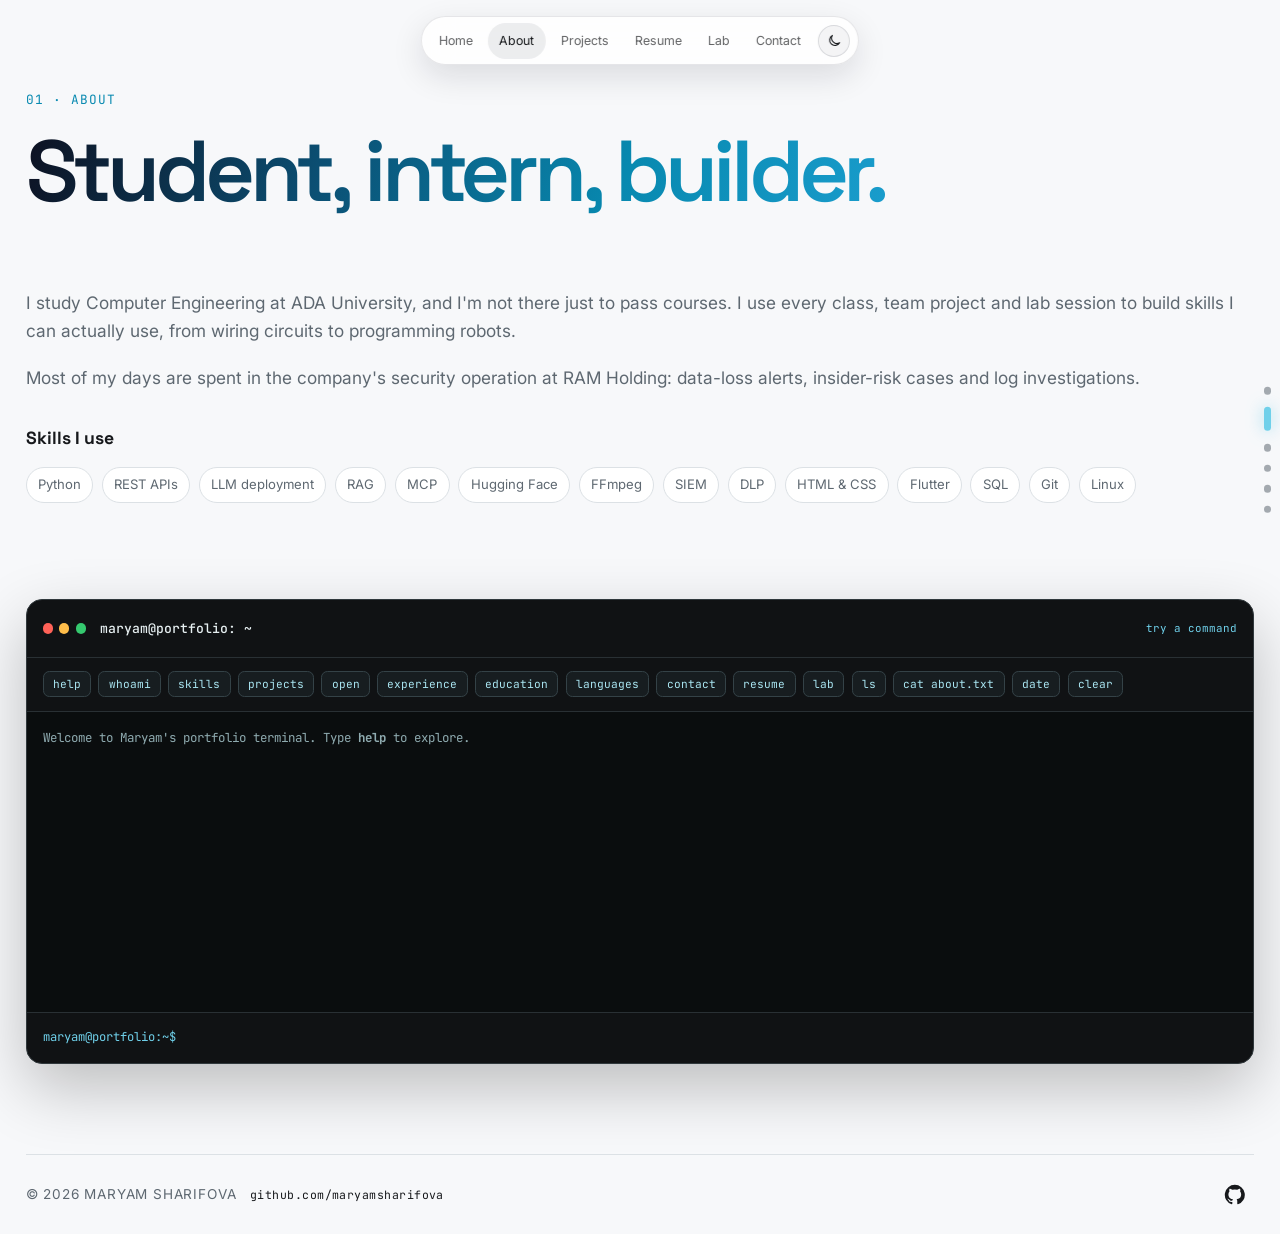
==== commit b13ba9e1: "Stop browsers from darkening the site automatically. The site's own code already opened in light mod" ====
--- a/about.html
+++ b/about.html
@@ -3,6 +3,9 @@
   <head>
     <meta charset="utf-8">
     <meta name="viewport" content="width=device-width, initial-scale=1, viewport-fit=cover">
+    <!-- Always light unless the visitor picks dark with the theme button: stops browsers from
+         darkening the page automatically before the stylesheet has even loaded. -->
+    <meta name="color-scheme" content="only light">
     <meta name="description" content="About Maryam Sharifova.">
     <title>About | Maryam Sharifova</title>
     <!-- The site's shared styles and behavior keep every page consistent. -->
--- a/css/style.css
+++ b/css/style.css
@@ -61,9 +61,13 @@
 
 /* ===== Theme variables ===== */
 /* Light colours are the defaults, so a first visit (or a page without JavaScript) is light.
-   Dark mode overrides only what changes, when the root has data-theme="dark". */
+   Dark mode overrides only what changes, when the root has data-theme="dark".
+   "only light" also tells the browser not to darken the page by itself. Without it, browsers
+   with an automatic dark mode (Chrome's "Auto Dark Mode for Web Contents", Edge, Samsung
+   Internet, Opera) repaint this light page dark for visitors whose system is dark, even in a
+   private window. Only the theme button (data-theme="dark", below) makes the site dark. */
 :root {
-  color-scheme: light;
+  color-scheme: only light;
   --color-page: #f7f8fa;
   --color-surface: #ffffff;
   --color-surface-hover: #eef2f4;
@@ -291,8 +295,21 @@
 }
 
 /* ===== Shared page layout ===== */
+/* One horizontal layout for the whole site. Every block that holds content (the hero's top bar,
+   text, photo and corner labels, every section on Home and on the separate pages, the Projects
+   heading and the footer) is --site-content-width wide and centred, so their left and right
+   edges sit on the same two vertical lines everywhere, close to the edges of the screen.
+   --site-gutter: the side margin, 2% of the width on each side (about 27px at 1366px, 38px at
+   1920px, 51px at 2560px), and at least 1rem on a small phone. There is no maximum width: the
+   content always runs to these margins. Change this one value to change every page at once. */
+:root {
+  --site-gutter: max(1rem, 2vw);
+  /* % is resolved where this is used, against the full-width parent of each block. */
+  --site-content-width: calc(100% - 2 * var(--site-gutter));
+}
+
 .page-content {
-  width: min(100% - 3rem, 72rem);
+  width: var(--site-content-width);
   flex: 1;
   margin-inline: auto;
   padding-block: clamp(5rem, 16vh, 10rem);
@@ -1073,15 +1090,14 @@
 }
 
 /* ===== Full-width hero =====
-   The hero uses the whole screen: its top bar, content and corner labels span the full width
-   with one side margin, --hero-gutter (5.5% of the width on each side), instead of sitting in a
-   fixed-width column. Text, buttons, the photo and the top bar scale with the screen, each
+   The hero uses the whole screen: its top bar, content and corner labels use the shared site
+   layout (--site-content-width, see "Shared page layout"), so they line up exactly with every
+   section below instead of sitting in a narrower column of their own. Text, buttons, the photo and the top bar scale with the screen, each
    with a height limit (svh) so a wide but short window (1366x768, 2560x1080) still fits the
    hero in one screen. The laptop screen in the intro shows this same element at the real hero's
    size, so the layout is identical there and the dive still ends on a perfect match.
    Phones keep their own stacked layout (the max-width: 44rem rules further down). */
 .portfolio-hero {
-  --hero-gutter: 5.5vw;
   /* Height of the top bar, and the space kept free below the content for the corner labels. */
   --hero-bar-height: clamp(4.5rem, 9svh, 7rem);
   --hero-foot-space: clamp(4.5rem, 9svh, 7rem);
@@ -1092,7 +1108,7 @@
 .hero-topbar {
   position: relative;
   z-index: 1;
-  width: calc(100% - 2 * var(--hero-gutter));
+  width: var(--site-content-width);
   min-height: var(--hero-bar-height);
   display: flex;
   align-items: center;
@@ -1160,7 +1176,7 @@
 
 /* Text on the left, photo on the right, across the full width between the side margins. */
 .hero-main {
-  width: calc(100% - 2 * var(--hero-gutter));
+  width: var(--site-content-width);
   min-height: calc(100% - var(--hero-bar-height) - var(--hero-foot-space));
   display: grid;
   grid-template-columns: minmax(0, 1.1fr) minmax(0, 0.9fr);
@@ -1278,10 +1294,11 @@
 /* Orbiting rings and small labels frame the round portrait. */
 .hero-portrait {
   position: relative;
-  /* Fills its column, up to 68% of the screen height, so the rings never crowd the top bar. */
+  /* Fills its column, up to 68% of the screen height, so the rings never crowd the top bar.
+     It sits at the end of its column, so the outer ring reaches the right margin. */
   width: min(100%, 68svh);
   aspect-ratio: 1;
-  justify-self: center;
+  justify-self: end;
 }
 
 .portrait-rings {
@@ -1398,10 +1415,10 @@
 
 .hero-footer {
   position: absolute;
-  /* Lined up with the top bar and the content by the same side margin. */
-  right: var(--hero-gutter);
+  /* The same edges as the top bar and the content: the shared side margin. */
+  right: var(--site-gutter);
   bottom: var(--hero-footer-bottom);
-  left: var(--hero-gutter);
+  left: var(--site-gutter);
   display: flex;
   justify-content: space-between;
   color: var(--hero-copy-muted);
@@ -1472,7 +1489,6 @@
 
 @media (max-width: 44rem) {
   .hero-topbar {
-    width: calc(100% - 2rem);
     min-height: 5.2rem;
     flex-wrap: wrap;
     justify-content: center;
@@ -1504,7 +1520,6 @@
   }
 
   .hero-main {
-    width: calc(100% - 2.5rem);
     min-height: calc(100% - 7rem);
     grid-template-columns: minmax(0, 1fr);
     justify-items: center;
@@ -1515,6 +1530,8 @@
   .hero-portrait {
     grid-row: 1;
     width: min(52vw, 260px);
+    /* Stacked on a phone, the photo stays centred above the text. */
+    justify-self: center;
   }
 
   .hero-copy {
@@ -1552,8 +1569,6 @@
   }
 
   .hero-footer {
-    right: 1.2rem;
-    left: 1.2rem;
     font-size: 0.56rem;
   }
 
@@ -1586,7 +1601,6 @@
    phone rules above, so it also wins on a 667px-wide phone. */
 @media (orientation: landscape) and (max-height: 540px) {
   .hero-topbar {
-    width: calc(100% - 2 * var(--hero-gutter));
     min-height: 3.2rem;
     flex-wrap: nowrap;
     justify-content: space-between;
@@ -1621,7 +1635,6 @@
   }
 
   .hero-main {
-    width: calc(100% - 2 * var(--hero-gutter));
     /* The top bar above and the corner labels below. */
     min-height: calc(100% - 5.4rem);
     grid-template-columns: minmax(0, 1fr) auto;
@@ -1636,8 +1649,9 @@
   }
 
   .hero-portrait {
-    /* At most half the height, and never more than 30% of the width. */
+    /* At most half the height, and never more than 30% of the width, at the right margin. */
     width: min(50svh, 30vw);
+    justify-self: end;
   }
 
   .hero-eyebrow {
@@ -1672,8 +1686,6 @@
   }
 
   .hero-footer {
-    right: var(--hero-gutter);
-    left: var(--hero-gutter);
     font-size: 0.55rem;
   }
 
@@ -1725,7 +1737,8 @@
 
 /* ===== Shared footer ===== */
 .site-footer {
-  width: min(100% - 3rem, 72rem);
+  /* Same edges as the sections above it. */
+  width: var(--site-content-width);
   min-height: 5rem;
   display: flex;
   align-items: center;
@@ -1914,8 +1927,9 @@
   position: fixed;
   z-index: 60;
   top: 50%;
-  /* Stay clear of a camera notch on the right side. */
-  right: max(1.25rem, env(safe-area-inset-right, 0px));
+  /* Close to the screen edge, inside the narrow side margin, so the dots never touch the
+     content; also clear of a camera notch on the right side. */
+  right: max(0.55rem, env(safe-area-inset-right, 0px));
   display: grid;
   gap: 0.8rem;
   opacity: 0;
@@ -2153,8 +2167,8 @@
 }
 
 /* ===== Part 3: About page profile and skills ===== */
+/* Width and side margins come from .page-content (the shared site layout). */
 .about-page {
-  width: min(100% - 3rem, 76rem);
   padding-block: clamp(4rem, 10vh, 7rem);
 }
 
@@ -2399,7 +2413,6 @@
 
 @media (max-width: 760px) {
   .about-page {
-    width: min(100% - 2rem, 42rem);
     /* Clear the floating navigation pill on a phone. */
     padding-top: 5.5rem;
     padding-bottom: 3rem;
@@ -2946,7 +2959,6 @@
 
 @media (max-width: 760px) {
   .projects-page {
-    width: min(100% - 2rem, 42rem);
     padding-block: 3rem;
   }
 
@@ -3004,9 +3016,9 @@
 }
 
 /* ===== Resume player profile and Contact ===== */
+/* Width and side margins come from .page-content (the shared site layout). */
 .resume-page,
 .contact-page {
-  width: min(100% - 3rem, 76rem);
   padding-block: clamp(4rem, 10vh, 7rem);
 }
 
@@ -3683,7 +3695,6 @@
 @media (max-width: 760px) {
   .resume-page,
   .contact-page {
-    width: min(100% - 2rem, 42rem);
     /* Clear the floating navigation pill on a phone. */
     padding-top: 5.5rem;
     padding-bottom: 3rem;
@@ -3745,7 +3756,8 @@
   flex-direction: column;
   justify-content: center;
   gap: clamp(1rem, 3vh, 2rem);
-  padding: 6rem clamp(1.5rem, 5vw, 5rem) 2rem;
+  /* No side padding here: the heading and the track below set their own edges. */
+  padding: 6rem 0 2rem;
 }
 
 .projects-page.has-horizontal-scroll .projects-pin {
@@ -3758,8 +3770,10 @@
   overflow: clip;
 }
 
+/* The heading and the counter use the shared site layout, so they line up with the hero and
+   every other section. */
 .projects-track-heading {
-  width: min(100%, 90rem);
+  width: var(--site-content-width);
   display: flex;
   align-items: end;
   justify-content: space-between;
@@ -3813,7 +3827,9 @@
   display: flex;
   align-items: center;
   gap: clamp(1rem, 2vw, 2rem);
-  padding-inline: max(1.5rem, calc((100vw - 90rem) / 2));
+  /* The first card starts on the shared left edge and the last one ends on the shared right
+     edge; in between, the cards slide past the margins while scrolling. */
+  padding-inline: var(--site-gutter);
   will-change: transform;
 }
 
@@ -4081,11 +4097,12 @@
     height: auto;
     min-height: 0;
     overflow: visible;
-    padding: 6rem 1rem 2rem;
-  }
-
+    padding: 6rem 0 2rem;
+  }
+
+  /* Stacked cards: the heading and every card use the shared site layout. */
   .projects-track-heading {
-    width: min(100%, 42rem);
+    width: var(--site-content-width);
     align-items: end;
     gap: 0.8rem;
   }
@@ -4107,7 +4124,7 @@
   }
 
   .project-card {
-    width: min(100%, 42rem);
+    width: var(--site-content-width);
     height: auto;
     min-height: 0;
     flex-basis: auto;
@@ -4181,8 +4198,8 @@
 /* A section like Resume and Contact, with the game centred below its heading. The red and green
    tints are set once here and redefined for dark mode, so the answer buttons, feedback box and
    progress dots stay readable in both themes. */
+/* Width and side margins come from .page-content (the shared site layout). */
 .lab-page {
-  width: min(100% - 3rem, 76rem);
   padding-block: clamp(4rem, 10vh, 7rem);
 }
 
@@ -4666,10 +4683,6 @@
 
 /* Phones: a tighter card, and the answer buttons stack. */
 @media (max-width: 760px) {
-  .lab-page {
-    width: min(100% - 2rem, 42rem);
-  }
-
   .mail-head,
   .mail-body {
     padding-inline: 1rem;
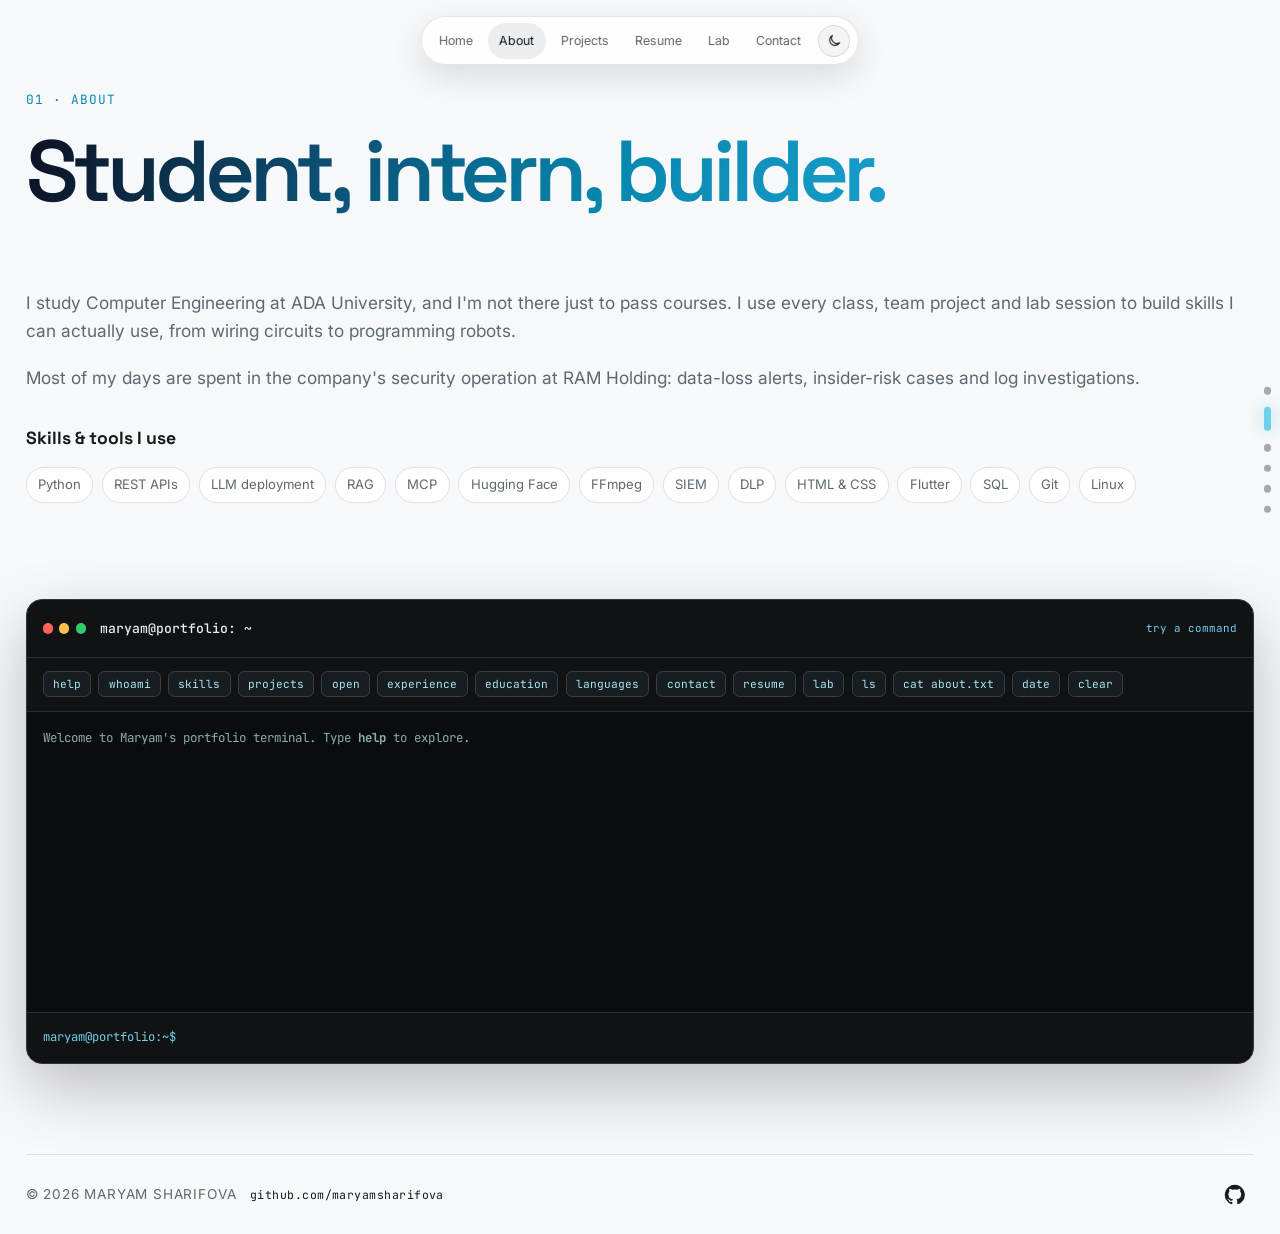
==== commit 2ec452f6: "Sync page text with the edited homepage Copy the hand-edited About, Projects, Resume and Contact tex" ====
--- a/about.html
+++ b/about.html
@@ -1,4 +1,10 @@
 <!doctype html>
+<!--
+  about.html: the About page of my portfolio.
+  Order: head, intro heading, bio with skill chips, the portfolio terminal, footer.
+  It shares css/style.css and js/main.js with every page. main.js also adds the floating
+  navigation, the page dots on the right edge and the toast area, so they are not written here.
+-->
 <html lang="en">
   <head>
     <meta charset="utf-8">
@@ -8,16 +14,18 @@
     <meta name="color-scheme" content="only light">
     <meta name="description" content="About Maryam Sharifova.">
     <title>About | Maryam Sharifova</title>
-    <!-- The site's shared styles and behavior keep every page consistent. -->
+    <!-- Fonts from Google Fonts, then the stylesheet and script that every page of the site shares. -->
     <!-- Connect to the font host early so text appears in the right typeface sooner. -->
     <link rel="preconnect" href="https://fonts.googleapis.com">
     <link rel="preconnect" href="https://fonts.gstatic.com" crossorigin>
     <link rel="stylesheet" href="https://fonts.googleapis.com/css2?family=Inter:wght@400;500;600;700&family=JetBrains+Mono:wght@400;500&family=Space+Grotesk:wght@400;500;600;700&display=swap">
     <link rel="stylesheet" href="css/style.css">
+    <!-- main.js loads here in the head (not at the end of body) so a saved dark theme is applied
+         before the first paint; the rest of the script waits for DOMContentLoaded. -->
     <script src="js/main.js"></script>
   </head>
   <body>
-    <!-- Main About page content. -->
+    <!-- Main content. Elements with data-reveal are faded in by main.js as they scroll into view. -->
     <main class="page-content about-page">
       <!-- Intro heading sets the theme for the biography below. -->
       <section class="page-intro about-intro" aria-labelledby="about-title">
@@ -30,7 +38,7 @@
         <div class="about-copy" data-reveal>
           <p>I study Computer Engineering at ADA University, and I'm not there just to pass courses. I use every class, team project and lab session to build skills I can actually use, from wiring circuits to programming robots.</p>
           <p>Most of my days are spent in the company's security operation at RAM Holding: data-loss alerts, insider-risk cases and log investigations.</p>
-          <h2 class="about-section-title">Skills I use</h2>
+          <h2 class="about-section-title">Skills &amp; tools I use</h2>
           <ul class="skill-list" aria-label="Skills">
             <li>Python</li>
             <li>REST APIs</li>
@@ -50,8 +58,10 @@
         </div>
       </section>
 
-      <!-- The terminal safely simulates portfolio commands in the browser. -->
+      <!-- Portfolio terminal: main.js reads the typed command (or a chip's data-command) and prints
+           the answer in the output log. It is only a simulation; nothing runs on a real machine. -->
       <section class="terminal-card" aria-labelledby="terminal-title" data-reveal>
+        <!-- Window bar with decorative dots (aria-hidden) and the terminal's title. -->
         <div class="terminal-header">
           <div class="terminal-window-dots" aria-hidden="true">
             <span></span><span></span><span></span>
@@ -77,9 +87,13 @@
           <button class="terminal-command" type="button" data-command="date">date</button>
           <button class="terminal-command" type="button" data-command="clear">clear</button>
         </div>
+        <!-- Output log: role="log" with aria-live makes screen readers read each new answer, and
+             tabindex="0" lets keyboard users focus it to scroll back through older output. -->
         <div class="terminal-output" role="log" aria-live="polite" aria-relevant="additions text" tabindex="0">
           <p class="terminal-welcome">Welcome to Maryam's portfolio terminal. Type <strong>help</strong> to explore.</p>
         </div>
+        <!-- Command line. Pressing Enter submits the form, which main.js catches instead of reloading
+             the page. The prompt text is aria-hidden because the hidden label already names the input. -->
         <form class="terminal-form" autocomplete="off">
           <label class="sr-only" for="terminal-input">Enter a portfolio command</label>
           <span aria-hidden="true">maryam@portfolio:~$</span>
@@ -88,10 +102,11 @@
       </section>
     </main>
 
-    <!-- Shared footer links to the portfolio repository. -->
+    <!-- Footer, the same on every page: copyright, my GitHub profile and a link to this site's code. -->
     <footer class="site-footer">
-      <!-- Copyright, public GitHub profile, and the portfolio repository icon. -->
+      <!-- Copyright line with a link to my GitHub profile. -->
       <p>&copy; 2026 MARYAM SHARIFOVA <a class="footer-profile" href="https://github.com/maryamsharifova" target="_blank" rel="noopener">github.com/maryamsharifova</a></p>
+      <!-- The repository link is only an icon, so aria-label gives it a name for screen readers. -->
       <a class="github-link" href="https://github.com/maryamsharifova/maryamsharifova.github.io" aria-label="Visit the portfolio repository on GitHub" title="Portfolio repository on GitHub">
         <svg aria-hidden="true" viewBox="0 0 24 24" focusable="false">
           <path d="M12 .9a11.1 11.1 0 0 0-3.51 21.63c.56.1.76-.24.76-.54v-2.1c-3.1.68-3.76-1.32-3.76-1.32-.5-1.29-1.24-1.63-1.24-1.63-1.01-.69.08-.68.08-.68 1.12.08 1.71 1.15 1.71 1.15 1 1.7 2.61 1.21 3.25.93.1-.72.39-1.21.71-1.49-2.48-.28-5.09-1.24-5.09-5.52 0-1.22.44-2.21 1.15-2.99-.12-.28-.5-1.42.11-2.96 0 0 .94-.3 3.05 1.14a10.6 10.6 0 0 1 5.55 0c2.11-1.44 3.05-1.14 3.05-1.14.61 1.54.23 2.68.11 2.96.72.78 1.15 1.77 1.15 2.99 0 4.29-2.61 5.23-5.1 5.51.4.35.76 1.03.76 2.08v3.08c0 .3.2.65.77.54A11.1 11.1 0 0 0 12 .9Z"/>
--- a/css/style.css
+++ b/css/style.css
@@ -1,5 +1,48 @@
-/* Fonts are linked from each page head so they are ready before the first frame. */
-
+/* ==========================================================================
+   style.css: the one stylesheet for the whole portfolio
+   ==========================================================================
+   Shared by index.html (Home), about.html, projects.html, resume.html and contact.html.
+   Home is one long page: the 3D laptop intro, the hero, then every other section in turn.
+   The separate pages reuse the same section classes on their own.
+
+   js/main.js adds state classes (is-current, is-revealed, is-active, is-fullscreen,
+   is-visible, has-horizontal-scroll, ...) and sets custom properties (--laptop-scale,
+   --lid-angle, --scene-*, --hero-fit-scale, ...) as the page scrolls. The values written
+   here for those properties are only starting values or fallbacks.
+   The fonts (Space Grotesk, Inter, JetBrains Mono) are linked from each page's head, so they
+   are ready before the first frame.
+
+   Order of the file:
+    1. Page transitions (a short fade between pages)
+    2. Theme variables: light colours by default, dark-mode overrides
+    3. Base styles
+    4. Shared theme control (gradient text and the sun/moon theme button)
+    5. Light-mode adjustments
+    6. Shared page layout (one content width and side margin for every page)
+    7. Home: spacing between the sections
+    8. Home intro: the sticky stage, greeting, side labels, scroll cue, the balcony photo,
+       and the intro laptop's own colours, sizes and logo
+    9. The 3D laptop shared by both laptops: camera, hinged lid, screen, back, deck,
+       keyboard, trackpad, deck walls, logo and camera notch
+   10. Homepage hero: the copy on the laptop screen, the full-width hero (top bar, text,
+       buttons, portrait, corner labels) and the floating nav, then its phone and
+       short-screen rules
+   11. Page headings, shared footer and keyboard focus ring
+   12. Intro: responsive rules and reduced motion
+   13. Part 2: scroll reveals, spotlight cards, page rail, toasts, custom cursor, hero effects
+   14. Part 3: About page and the interactive terminal
+   15. Part 4: project cards and their animated demos
+   16. Resume (player card, missions, certificates) and Contact
+   17. Closing laptop at the end of Contact, then the Resume and Contact phone rules
+   18. Projects: the pinned sideways track and the project window (dialog)
+   19. Security lab: the "Phishing or legit?" game
+   20. Short screens (phones held sideways), last so they win over the rules above
+
+   Most parts keep their own phone (max-width) and prefers-reduced-motion rules right after
+   them, so everything about one part is in one place.
+   ========================================================================== */
+
+/* ===== Page transitions ===== */
 /* A short fade when a link opens another page. Scrolling never changes pages. */
 @view-transition {
   navigation: auto;
@@ -15,6 +58,7 @@
   animation: none;
 }
 
+/* The page being left fades out and lifts a little; the new one fades in and rises into place. */
 ::view-transition-old(root) {
   animation: 320ms cubic-bezier(0.4, 0, 1, 1) both page-leave;
 }
@@ -53,6 +97,7 @@
   animation: none;
 }
 
+/* Visitors who ask their system for less motion get an instant page change, with no fade. */
 @media (prefers-reduced-motion: reduce) {
   @view-transition {
     navigation: none;
@@ -68,6 +113,7 @@
    private window. Only the theme button (data-theme="dark", below) makes the site dark. */
 :root {
   color-scheme: only light;
+  /* Page colours and the navy-to-blue accent palette. */
   --color-page: #f7f8fa;
   --color-surface: #ffffff;
   --color-surface-hover: #eef2f4;
@@ -79,6 +125,7 @@
   --color-teal: #0889b0;
   --color-blue: #1c9fd0;
   --color-gradient-start: #0d1020;
+  /* Homepage hero colours (also used by the copy of the hero on the laptop screen). */
   --hero-background: #f7f8fa;
   --hero-foreground: #17191c;
   --hero-copy-muted: rgb(23 25 28 / 76%);
@@ -88,14 +135,15 @@
   --portrait-label: rgb(8 80 110 / 86%);
   --hero-primary-button: #0d1020;
   --hero-primary-text: #ffffff;
+  /* main.js reads this to colour the hero's network dots on its canvas. */
   --particle-color: rgb(13 16 32 / 30%);
-  /* Brushed aluminium: a mid-grey base that darkens toward one edge, a soft highlight,
-     and a moving sheen band (see .back-face), instead of a near-white shell. */
+  /* Laptop metal, used as is by the closing laptop (the Home intro laptop overrides it with a
+     darker grey). Brushed aluminium: a mid-grey base that darkens toward one edge, a soft
+     highlight, and a moving sheen band (see .back-face), so the shell reads as metal. */
   --laptop-edge: #a6abb0;
   --laptop-silver-base: #a4a9ae;
   --laptop-silver-dark: #7d8389;
   --laptop-silver-highlight: rgb(255 255 255 / 20%);
-  --laptop-silver-shadow: rgb(36 40 44 / 22%);
   --laptop-sheen: rgb(255 255 255 / 15%);
   /* A very fine, barely visible grain: random grey noise at 6% opacity, used on both laptops.
      Noise has no regular pattern, so unlike stripes or dot grids it cannot form lines or moiré
@@ -105,6 +153,7 @@
   --laptop-edge-light: rgb(255 255 255 / 34%);
   --laptop-metal-shadow: rgb(30 34 38 / 26%);
   --laptop-glint: rgb(255 255 255 / 26%);
+  /* Keyboard, trackpad, logo and screen-frame colours, shared by both laptops. */
   --keyboard-frame: #767b80;
   --keyboard-well: #242629;
   --keyboard-key-top: #484c50;
@@ -119,9 +168,6 @@
   --metal-logo: #7d858b;
   --metal-logo-glint: rgb(255 255 255 / 70%);
   --metal-logo-shadow: rgb(50 55 60 / 45%);
-  --desk-surface-center: #d9dcdf;
-  --desk-surface-edge: #f7f8fa;
-  --desk-shadow: rgb(70 78 84 / 14%);
   --chrome-logo-highlight: #ffffff;
   --chrome-logo-light: #d9e0e4;
   --chrome-logo-mid: #68737a;
@@ -129,12 +175,14 @@
   --screen-frame: #17181a;
   /* Outline color of the big AI and SEC letters beside the intro laptop. */
   --detail-outline: rgb(40 45 52 / 46%);
+  /* The three fonts: headings, body text, and small labels and code. */
   --font-heading: "Space Grotesk", sans-serif;
   --font-body: "Inter", sans-serif;
   --font-label: "JetBrains Mono", monospace;
 }
 
-/* Dark mode: the visitor switched to it with the theme button (saved in localStorage). */
+/* Dark mode: the visitor switched to it with the theme button (main.js saves the choice in
+   localStorage). Only these colours change; the laptop metal and the fonts stay the same. */
 :root[data-theme="dark"] {
   color-scheme: dark;
   --color-page: #0b0b0c;
@@ -154,13 +202,11 @@
   --hero-primary-button: #f4f4f5;
   --hero-primary-text: #101113;
   --particle-color: rgb(190 214 224 / 45%);
-  --desk-surface-center: #202224;
-  --desk-surface-edge: #0b0b0c;
-  --desk-shadow: rgb(0 0 0 / 22%);
   --detail-outline: rgb(232 236 240 / 46%);
 }
 
 /* ===== Base styles ===== */
+/* Widths and heights include padding and border, so every box is the size it says. */
 * {
   box-sizing: border-box;
 }
@@ -174,6 +220,7 @@
 }
 
 body {
+  /* The narrowest phone the layout is built for. */
   min-width: 320px;
   min-height: 100vh;
   /* svh is the height with the phone's browser bars showing, so nothing hides behind them.
@@ -183,6 +230,7 @@
      camera notch and the rounded corners. These insets (0 everywhere else) keep the content
      clear of them; the page colour still fills the edges. */
   padding-inline: env(safe-area-inset-left, 0px) env(safe-area-inset-right, 0px);
+  /* A column, so the main content (flex: 1) pushes the footer to the bottom of short pages. */
   display: flex;
   flex-direction: column;
   margin: 0;
@@ -190,14 +238,17 @@
   color: var(--color-text);
   font-family: var(--font-body);
   line-height: 1.6;
+  /* Fade smoothly when the theme switches. */
   transition: background-color 180ms ease, color 180ms ease;
 }
 
+/* Links take the colour of the text around them; each component styles its own links. */
 a {
   color: inherit;
 }
 
-/* ===== Shared theme control ===== */
+/* ===== Shared theme control and gradient text ===== */
+/* Headline words filled with the navy-to-blue gradient. */
 .gradient-text {
   /* Clip the gradient to the text instead of filling the whole element. */
   background: linear-gradient(110deg, var(--color-navy), var(--color-ocean), var(--color-teal), var(--color-blue));
@@ -210,6 +261,7 @@
   background-image: linear-gradient(110deg, var(--color-gradient-start) 4%, var(--color-ocean) 42%, var(--color-teal) 70%, var(--color-blue));
 }
 
+/* The round sun/moon button. main.js switches data-theme on <html> when it is clicked. */
 .theme-toggle {
   width: 2.5rem;
   height: 2.5rem;
@@ -238,6 +290,7 @@
   stroke-width: 1.7;
 }
 
+/* Each button shows the theme it switches to: a moon in light mode, a sun in dark mode. */
 .moon-icon {
   display: none;
 }
@@ -251,8 +304,9 @@
 }
 
 /* ===== Light-mode adjustments ===== */
-/* Light is the default theme, but a few parts were first designed on dark backgrounds.
-   These rules only apply when the page is not in dark mode, so dark mode is unchanged. */
+/* Light is the default theme, but a few parts use colours chosen for dark backgrounds (the
+   bright cyan accent, the dark floating nav). These rules apply only when the page is not in
+   dark mode, so dark mode is unchanged. */
 
 /* The bright cyan accent (#6fd0ea) is too faint as text on white, so text that uses it
    switches to the deeper site teal. Bars, dots, and glows keep the bright cyan. */
@@ -308,6 +362,9 @@
   --site-content-width: calc(100% - 2 * var(--site-gutter));
 }
 
+/* The main box of every section and separate page. flex: 1 fills the body column, so the
+   footer stays at the bottom. Top and bottom padding: 16% of the window height, kept between
+   5rem and 10rem. */
 .page-content {
   width: var(--site-content-width);
   flex: 1;
@@ -317,7 +374,8 @@
 
 /* ===== Home: one long page with every section after the hero ===== */
 /* One shared gap above and below each section, so the page flows evenly from hero to footer.
-   The 4.5rem minimum keeps a section heading clear of the floating nav pill. */
+   It is 10% of the window height, kept between 4.5rem and 7rem; the 4.5rem minimum keeps a
+   section heading clear of the floating nav pill. */
 .home-intro-page {
   --home-section-space: clamp(4.5rem, 10vh, 7rem);
 }
@@ -343,26 +401,49 @@
 }
 
 /* Without the sideways track (phones, short screens under 600px, reduced motion) Projects is
-   an ordinary section, so its panel takes the same shared gap as the others. */
+   an ordinary section, so its panel takes the same shared gap as the others. The same limits
+   are used by the Projects track rules below and by main.js. */
 @media (max-width: 860px), (max-height: 599px), (prefers-reduced-motion: reduce) {
   .home-intro-page .projects-pin {
     padding-block: var(--home-section-space);
   }
 }
 
-/* ===== Home intro and scroll-driven 3D laptop ===== */
+/* ===== Home intro: sticky stage and scroll-driven 3D laptop ===== */
+/* The intro section is 4.2 screens tall, but its stage (below) is sticky, so the visitor
+   scrolls through those screens while the stage stays put and the laptop opens and dives in.
+   main.js turns the scroll position into the custom properties set here. */
 .laptop-intro {
-  height: 420vh;
   height: 420svh;
-  /* Starting pose: closed, small, turned to the side, a little above the centre.
-     The script moves every value below as the page scrolls. */
-  --camera-angle: -32deg;
-  --laptop-yaw: -6deg;
-  --laptop-scale: 0.46;
-  /* Half the deck's depth: the turn pivots around the middle of the laptop, not its hinge. */
+  /* Starting pose: closed, small, lying flat on the photo's table, seen from a low angle and
+     turned slightly right. main.js works out the exact size and position for the current
+     window (fitIntroPoses) and moves every value below as the page scrolls; these are only
+     a rough first guess before it runs. */
+  --camera-angle: -9deg;
+  --laptop-yaw: 6deg;
+  --laptop-scale: 0.4;
+  /* Half the deck's depth: the turn pivots around the middle of the laptop, not its hinge.
+     The width is the laptop's (see .laptop); 0.322 is half of its 10.3 / 16 shape. */
   --laptop-pivot: calc(min(84vw, 118vh, 980px) * 0.322);
   --lid-angle: -90deg;
-  --lid-lift: -27vh;
+  /* Where the laptop sits on screen, as a plain sideways and vertical move in pixels. */
+  --lid-shift: 0px;
+  --lid-lift: 0px;
+  /* The balcony photo fades out during the dive. */
+  --balcony-opacity: 1;
+  /* A darker space grey than the shared silver, to suit the night lighting. Only the Home
+     intro laptop uses these; the closing laptop on Contact keeps the silver. */
+  --laptop-edge: #3d4147;
+  --laptop-silver-base: #4b4f55;
+  --laptop-silver-dark: #2c2f34;
+  --laptop-silver-highlight: rgb(255 255 255 / 9%);
+  --laptop-sheen: rgb(255 255 255 / 7%);
+  --laptop-edge-light: rgb(255 255 255 / 16%);
+  --laptop-metal-shadow: rgb(0 0 0 / 34%);
+  --laptop-glint: rgb(255 255 255 / 11%);
+  --keyboard-frame: #33363b;
+  /* 0 to 1 values main.js raises as the lid opens: screen brightness and key labels. The
+     logo's opacity and shine position move the same way. */
   --screen-power: 0;
   --keyboard-reveal: 0;
   --logo-opacity: 1;
@@ -374,26 +455,34 @@
   --intro-shift: 0vh;
   --detail-shift: 0vw;
   --cue-opacity: 1;
-  --desk-glow-opacity: 0;
 }
 
 .laptop-stage {
+  /* Sticky: pinned to the top of the window for the whole tall intro section, one screen
+     high (svh, so the phone's browser bars never cover it). */
   position: sticky;
   top: 0;
-  height: 100vh;
   height: 100svh;
-  /* Sticky positioning needs clipping, not overflow: hidden. */
+  /* clip cuts off the zooming laptop at the stage's edges. Unlike overflow: hidden it does not
+     turn the stage into a scroll box, so nothing inside can scroll it by accident. */
   overflow: clip;
   display: grid;
   place-items: center;
-  /* Give the laptop depth while keeping the camera slightly above center. */
-  perspective: 1700px;
-  perspective-origin: 50% 35%;
-  /* Keep the lid, screen, and deck in one shared 3D scene. */
-  transform-style: preserve-3d;
-}
-
-/* This wrapper zooms the entire 3D laptop toward the browser window. */
+  /* One steady, gentle perspective for the whole intro, like a long lens. It never changes
+     from frame to frame; main.js uses the same values (PERSPECTIVE, PERSPECTIVE_ORIGIN_*) to
+     keep the laptop on its spot of the photo. */
+  perspective: 3200px;
+  perspective-origin: 50% 45%;
+  /* The stage itself stays flat, so its layers (balcony photo, 3D laptop, text) stack by
+     z-index rather than by 3D depth: the laptop must always sit above the photo and below
+     the greeting, whatever its 3D pose. The perspective above still applies to the laptop,
+     and .laptop-dive keeps the lid, screen and deck in one shared 3D scene of their own. */
+  transform-style: flat;
+}
+
+/* This wrapper zooms the entire 3D laptop toward the browser window at the end of the intro.
+   main.js sets --dive-x, --dive-y and --dive-scale. preserve-3d lets the laptop's parts keep
+   their real 3D depth inside it instead of being flattened onto this layer. */
 .laptop-dive {
   position: relative;
   z-index: 1;
@@ -407,6 +496,8 @@
 }
 
 /* ===== Intro heading and typed line ===== */
+/* The greeting at the top of the stage. main.js fades it (--intro-opacity) and lifts it
+   (--intro-shift) as soon as scrolling starts. */
 .intro-copy {
   position: absolute;
   z-index: 1;
@@ -419,6 +510,7 @@
   transform: translateY(var(--intro-shift));
 }
 
+/* Small mono labels: 1% of the window width, kept between about 9px and 11.5px. */
 .intro-label,
 .detail-caption,
 .scroll-cue {
@@ -435,16 +527,14 @@
 .intro-title {
   margin: 0;
   font-family: var(--font-heading);
-  /* The 10vh cap keeps the greeting clear of the laptop in short windows. */
+  /* Grows with the width (6.4vw, from 2.4rem to 5rem), but never taller than 10% of the window
+     height, so the greeting stays clear of the laptop in short windows. */
   font-size: min(clamp(2.4rem, 6.4vw, 5rem), 10vh);
   letter-spacing: -0.06em;
   line-height: 1.1;
 }
 
-.intro-title .gradient-text {
-  background-image: linear-gradient(110deg, var(--color-ocean), var(--color-teal), var(--color-blue));
-}
-
+/* The line main.js types out letter by letter; min-height keeps its space while it is empty. */
 .typed-line {
   min-height: 1.8em;
   margin: 0.8rem 0 0;
@@ -453,6 +543,7 @@
   font-size: clamp(0.75rem, 1.7vw, 1.05rem);
 }
 
+/* The blinking text cursor: steps(2) switches it on and off with no fade in between. */
 .typed-caret {
   display: inline-block;
   width: 2px;
@@ -470,6 +561,8 @@
 }
 
 /* ===== Intro side labels ===== */
+/* The big outlined AI and SEC letters on each side of the laptop. They fade with the
+   greeting. */
 .intro-detail {
   position: absolute;
   z-index: 1;
@@ -482,12 +575,15 @@
 
 /* Each label slides outward, toward its own screen edge, while it fades. */
 .intro-detail-left {
+  /* 4% of the width from the edge, or the edge of a centred 78rem column on very wide
+     screens, whichever is further in. */
   left: max(4vw, calc((100% - 78rem) / 2));
   align-items: flex-start;
   transform: translateX(calc(-1 * var(--detail-shift)));
 }
 
 .intro-detail-right {
+  /* The same distance as the left label, from the right edge. */
   right: max(4vw, calc((100% - 78rem) / 2));
   align-items: flex-end;
   text-align: right;
@@ -497,7 +593,8 @@
 .detail-title {
   color: transparent;
   font-family: var(--font-heading);
-  /* The 13vh cap keeps the letters in proportion on short, wide windows. */
+  /* Grows with the width (7vw, from 3rem to 6rem), but never taller than 13% of the window
+     height, so the letters keep their proportions on short, wide windows. */
   font-size: min(clamp(3rem, 7vw, 6rem), 13vh);
   font-weight: 600;
   letter-spacing: -0.08em;
@@ -513,6 +610,8 @@
 }
 
 /* ===== Scroll cue ===== */
+/* The "scroll" hint with a pulsing line, centred near the bottom. On Home it is moved onto
+   the laptop (see .laptop-intro .scroll-cue). */
 .scroll-cue {
   position: absolute;
   z-index: 1;
@@ -528,6 +627,7 @@
   transform: translateX(-50%);
 }
 
+/* The line stretches and shrinks from its top edge, so it points the way down. */
 .scroll-cue-line {
   width: 1px;
   height: 2rem;
@@ -549,47 +649,239 @@
   }
 }
 
-/* ===== Desk lighting ===== */
-.desk-surface {
+/* ===== Balcony scene behind the intro ===== */
+/* The background layer fills the stage, under the 3D laptop. Stacking, bottom to top: the
+   balcony (0), the 3D laptop (1), then the greeting, side labels and hint (3). */
+.balcony-layer {
   position: absolute;
   z-index: 0;
-  top: 70%;
-  left: 50%;
-  width: 112%;
-  height: 24%;
-  border-radius: 50%;
-  background: radial-gradient(ellipse, var(--desk-surface-center) 0%, var(--desk-surface-edge) 72%, transparent 100%);
-  box-shadow: 0 2rem 5rem var(--desk-shadow);
-  filter: blur(0.8rem);
-  transform: translate(-50%, -50%);
+  inset: 0;
+  overflow: hidden;
+  /* The photo's sky colour. On phones the photo sits at the bottom and this fills the sky
+     above it. The whole balcony fades out during the dive (--balcony-opacity). */
+  background: #0b284a;
+  opacity: var(--balcony-opacity);
   pointer-events: none;
 }
 
-.desk-surface::after {
+/* The camera: the photo and its live details move and zoom together. main.js sets its
+   transform (zoom around the laptop and pan) and its focus pull (blur and slight darkening)
+   on every scroll frame; the laptop is placed to follow the same move. */
+.balcony-camera {
   position: absolute;
   inset: 0;
-  border-radius: inherit;
+  transform-origin: 0 0;
+  /* It changes on every scroll frame, so the browser keeps it on its own layer. */
+  will-change: transform, filter;
+}
+
+/* The photo's box in pixels, worked out by main.js (--scene-left, --scene-top, --scene-width,
+   --scene-height). On wide screens it is the same maths as background-size: cover: scaled up
+   until it covers the stage, then centred. On portrait phones it is a fixed share of the height
+   at the bottom. Knowing the exact box lets main.js fit the laptop onto the photo's table.
+   Before the script runs, the fallbacks give a plain cover crop. The canvas of live details
+   lies exactly on the photo. */
+.balcony-photo,
+.balcony-canvas {
+  position: absolute;
+  left: var(--scene-left, 0px);
+  top: var(--scene-top, 0px);
+  width: var(--scene-width, 100%);
+  height: var(--scene-height, 100%);
+  /* The cover crop is often wider than the stage, so no width limit may squeeze it. */
+  max-width: none;
+}
+
+.balcony-photo {
+  object-fit: cover;
+}
+
+/* On phones, a short blend at the photo's top edge into the sky colour above it. It moves
+   with the photo. main.js gives it a height only when sky shows above the photo. */
+.balcony-camera::after {
+  position: absolute;
+  left: 0;
+  right: 0;
+  top: var(--scene-top, 0px);
+  height: var(--sky-blend, 0px);
+  background: linear-gradient(180deg, #0b284a, transparent);
+  content: "";
+}
+
+/* Fixed to the screen, not the photo: a soft dark band at the top keeps the white greeting
+   readable, and a soft vignette darkens the corners like a real camera lens. (Drawn here
+   rather than on the moving canvas, so the vignette stays at the screen's edges while the
+   camera zooms.) Both sit under the laptop, so it is never darkened. */
+.balcony-layer::after {
+  position: absolute;
+  inset: 0;
   background:
-    radial-gradient(ellipse at 42% 52%, rgb(43 181 216 / 26%), transparent 58%),
-    radial-gradient(ellipse at 62% 48%, rgb(31 127 184 / 24%), transparent 64%);
+    linear-gradient(180deg, rgb(4 12 28 / 72%) 0%, rgb(4 12 28 / 38%) 26%, transparent 52%),
+    radial-gradient(ellipse 120% 95% at 50% 55%, transparent 58%, rgb(0 0 0 / 42%) 100%);
   content: "";
-  filter: blur(1.2rem);
-  opacity: var(--desk-glow-opacity);
-}
+}
+
+/* White text over the night photo, in both themes. z-index 3 lifts it above the photo (0) and
+   the laptop (1). */
+.laptop-intro .intro-copy,
+.laptop-intro .intro-detail,
+.laptop-intro .scroll-cue {
+  z-index: 3;
+  text-shadow: 0 1px 12px rgb(0 0 0 / 55%);
+}
+
+.laptop-intro .intro-label,
+.laptop-intro .intro-title,
+.laptop-intro .typed-line,
+.laptop-intro .detail-caption,
+.laptop-intro .scroll-cue {
+  color: #fff;
+}
+
+.laptop-intro .intro-title .gradient-text {
+  background-image: none;
+  color: #fff;
+  -webkit-text-fill-color: #fff;
+}
+
+/* The outlined AI and SEC letters: a white outline, no fill. */
+.laptop-intro .detail-title {
+  -webkit-text-stroke-color: rgb(255 255 255 / 82%);
+  text-shadow: none;
+}
+
+.laptop-intro .typed-caret {
+  background: #fff;
+}
+
+/* The hint sits just above the laptop on the table (main.js sets --cue-x and --cue-bottom),
+   so its line points down at the lid it opens. translate(-50%, -100%) centres it on --cue-x
+   and puts its bottom edge on --cue-bottom. */
+.laptop-intro .scroll-cue {
+  top: var(--cue-bottom, 96%);
+  bottom: auto;
+  left: var(--cue-x, 50%);
+  transform: translate(-50%, -100%);
+}
+
+.laptop-intro .scroll-cue-line {
+  background: linear-gradient(#fff, transparent);
+}
+
+/* ===== Home intro laptop: darker lid, sizes in laptop units, chrome logo ===== */
+/* The lid's back: a darker space grey, lighter in the upper middle and darker toward the
+   edges, with a soft diagonal shine on top. The shine's angle (--lid-shine-angle, set by
+   main.js) turns slightly, from 96 to 106 degrees, as the lid opens. */
+.laptop-intro .back-face {
+  background-color: #65686f;
+  background-image:
+    linear-gradient(
+      var(--lid-shine-angle, 96deg),
+      transparent 25%,
+      rgb(255 255 255 / 10%) 45%,
+      rgb(255 255 255 / 3%) 55%,
+      transparent 72%
+    ),
+    radial-gradient(130% 110% at 50% 20%, #80838b 0%, #65686f 45%, #4d4f55 100%);
+}
+
+/* Thicknesses in proportion to the laptop. The shared laptop rules size the edges, lid
+   thickness and corners in rem, which suits the full 980px laptop but would make a small phone
+   laptop (about 330px) look thick and squat. Here one unit is 1/61.25 of the laptop's width:
+   exactly 1rem at 980px, so the big laptop looks the same and the small one keeps its shape.
+   --laptop-width matches .laptop: 84% of the window width or 118% of its height, whichever is
+   smaller, at most 980px. Only the Home intro laptop uses this; the closing laptop on Contact
+   is always built at full size, so it keeps the rem sizes. */
+.laptop-intro {
+  --laptop-width: min(84vw, 118vh, 980px);
+  --laptop-unit: calc(var(--laptop-width) / 61.25);
+}
+
+/* The corners, back face, lid edge strip and deck walls, rescaled to laptop units. */
+.laptop-intro .lid-face,
+.laptop-intro .deck {
+  border-radius: calc(var(--laptop-unit) * 1.35);
+}
+
+.laptop-intro .back-face {
+  transform: rotateY(180deg) translateZ(calc(var(--laptop-unit) * 0.5));
+}
+
+.laptop-intro .lid::before {
+  left: calc(var(--laptop-unit) * 1.1);
+  right: calc(var(--laptop-unit) * 1.1);
+  height: calc(var(--laptop-unit) * 0.6);
+  border-radius: calc(var(--laptop-unit) * 0.3);
+  transform: translateZ(calc(var(--laptop-unit) * -0.5)) rotateX(90deg);
+}
+
+.laptop-intro .deck-wall-front {
+  height: calc(var(--laptop-unit) * 0.7);
+  border-radius: 0 0 calc(var(--laptop-unit) * 0.6) calc(var(--laptop-unit) * 0.6);
+}
+
+.laptop-intro .deck-wall-left,
+.laptop-intro .deck-wall-right {
+  width: calc(var(--laptop-unit) * 0.7);
+}
+
+/* The keyboard and trackpad stand 0.2 units above the base, always below the shut lid
+   (0.5 units), so they never show through the lid of a small phone laptop. */
+.laptop-intro .keyboard,
+.laptop-intro .trackpad {
+  transform: translateZ(calc(var(--laptop-unit) * 0.2));
+}
+
+/* The "MS" logo: a polished chrome mark on the dark lid, clearly readable. About 10-11% of
+   the lid's width (the lid is 61.25 laptop units wide; "MS" in this font is about 1.3 times
+   its font size wide, so 5 units gives about 10.6%), in the heading font, semi-bold, with
+   tight letter spacing. Its size is in laptop units, so it keeps that share at every size.
+   The chrome is a metallic gradient from light grey through near-white to mid grey. Its
+   shine (--logo-shimmer, set by main.js) moves slightly with the lid's shine as it opens. */
+.laptop-intro {
+  --chrome-logo-highlight: #fbfcfd;
+  --chrome-logo-light: #dfe3e7;
+  --chrome-logo-mid: #a4aab1;
+  --chrome-logo-shadow: #7f858d;
+}
+
+.laptop-intro .lid-logo {
+  font-size: calc(var(--laptop-unit) * 5);
+  font-weight: 600;
+  letter-spacing: -0.08em;
+  /* A thin light highlight on the top edge and a soft dark edge below. The logo is turned
+     180 degrees on the shut lid (see .lid-logo), so "down" in its own coordinates is up on
+     screen: the light edge is offset downward here and the dark edge upward. In em, so the
+     edges scale with the logo. */
+  text-shadow:
+    0 0.03em 0 rgb(255 255 255 / 55%),
+    0 -0.035em 0.04em rgb(0 0 0 / 45%);
+}
+
+/* ===== Shared 3D laptop (Home intro and the closing laptop on Contact) =====
+   The laptop is built from flat HTML boxes turned in 3D: the lid stands on a hinge, the deck
+   is tipped flat below it (rotateX 90deg), and thin strips make the edges. Every wrapper uses
+   transform-style: preserve-3d so all parts share one 3D space, and the parent's perspective
+   makes nearer parts look bigger. --lid-angle, --camera-angle, --laptop-scale and the other
+   pose values are set per laptop (.laptop-intro, .closing-laptop) and moved by main.js. */
 
 /* ===== Laptop: overall camera and placement ===== */
 .laptop {
   position: relative;
   z-index: 1;
+  /* 84% of the window width or 118% of its height, whichever is smaller, never over 980px. */
   width: min(84vw, 118vh, 980px);
   aspect-ratio: 16 / 10.3;
   margin: 0;
   transform-origin: 50% 50%;
-  /* Apply the camera tilt and turn to the whole laptop after positioning and scaling.
-     The turn sits between two translateZ steps, so it spins around the middle of the
-     laptop's footprint on the desk rather than around the hinge. */
+  /* Read the list from the bottom up: turn the laptop (rotateY), tilt it toward the camera
+     (rotateX), shrink it, then move it into place. The turn sits between two translateZ
+     steps, so it spins around the middle of the laptop's footprint rather than the hinge.
+     scale() is flat: width and height shrink, depth does not. Under the stage's perspective
+     the full depth tips a laptop low on the screen a little more toward the viewer, which
+     gives the closed laptop on the table its look; main.js's placement maths assumes this. */
   transform:
-    translateY(var(--lid-lift))
+    translate(var(--lid-shift, 0px), var(--lid-lift))
     scale(var(--laptop-scale))
     rotateX(var(--camera-angle))
     translateZ(var(--laptop-pivot, 0px))
@@ -605,11 +897,13 @@
   aspect-ratio: 16 / 10.3;
   /* The bottom edge stays attached to the deck as the screen opens. */
   transform-origin: 50% 100%;
+  /* Opens the lid around that hinge: -90deg lies shut on the deck, 0deg stands upright. */
   transform: rotateX(var(--lid-angle));
   transform-style: preserve-3d;
 }
 
-/* Both lid faces occupy the same space; hide each face from its reverse side. */
+/* Both lid faces fill the same box. backface-visibility: hidden hides each one when it faces
+   away, so the screen shows from the front and the metal back from behind. */
 .lid-face {
   position: absolute;
   inset: 0;
@@ -624,6 +918,7 @@
 .screen-face {
   padding: 2% 2% 2.8%;
   background: var(--screen-frame);
+  /* A hair in front of the lid's middle, so the screen never flickers against the back. */
   transform: translateZ(0.1rem);
 }
 
@@ -631,6 +926,8 @@
   position: relative;
   width: 100%;
   height: 100%;
+  /* The glass is a size container: 1cqi is 1% of its width, so things sized in cqi (the rim,
+     the thank-you screen) scale with the laptop. */
   container-type: inline-size;
   overflow: hidden;
   /* A very thin dark rim between the glass and the bezel. */
@@ -656,7 +953,8 @@
 
 /* ===== Laptop: silver back face ===== */
 .back-face {
-  /* Turn the silver shell outward while the screen face points inward. */
+  /* rotateY(180deg) turns the silver shell to face backwards, and translateZ then pushes it
+     half the lid's thickness behind the screen, which gives the lid real depth. */
   transform: rotateY(180deg) translateZ(0.5rem);
   background-color: var(--laptop-silver-base);
   /* Smooth aluminium, layered top to bottom:
@@ -705,7 +1003,8 @@
   border: 1px solid var(--laptop-edge);
   border-radius: 1.35rem;
   background-color: var(--laptop-silver-base);
-  /* The same smooth metal and fine grain as the lid; its faint sheen runs the other way so the faces differ. */
+  /* The same smooth metal and fine grain as the lid; its faint sheen runs the other way, so
+     the two faces look different. */
   background-image:
     linear-gradient(
       65deg,
@@ -717,7 +1016,9 @@
     var(--metal-grain),
     linear-gradient(180deg, var(--laptop-silver-base) 35%, var(--laptop-silver-dark));
   box-shadow: inset 0 0 0 1px var(--laptop-glint), inset 0 -0.4rem 1rem var(--laptop-metal-shadow);
-  /* Tip the deck down from the lid's hinge so it lies flat beneath the screen. */
+  /* The deck starts directly below the lid (top: 100%) and tips down from its top edge, the
+     hinge, so it lies flat beneath the screen. preserve-3d lets the keyboard, trackpad and
+     walls inside it stand out in 3D. */
   transform: rotateX(90deg);
   transform-origin: 50% 0%;
   transform-style: preserve-3d;
@@ -739,11 +1040,12 @@
   display: flex;
   flex-direction: column;
   gap: 0.19rem;
+  /* Raised just above the deck surface so the two never flicker together. */
   transform: translateZ(0.2rem);
   transform-style: preserve-3d;
 }
 
-/* Let the teal keywell glow appear in step with the key labels. */
+/* A teal glow around the keyboard that fades in with the key labels (--keyboard-reveal). */
 .keyboard::after {
   position: absolute;
   z-index: 1;
@@ -773,6 +1075,7 @@
   border-radius: 0.22rem;
   background: linear-gradient(180deg, var(--keyboard-key-top), var(--keyboard-key-bottom));
   box-shadow: inset 0 1px 0 var(--keyboard-key-highlight), 0 1px 1px var(--keyboard-key-shadow);
+  /* The labels fade in as --keyboard-reveal goes from 0 to 1 (used as the colour's alpha). */
   color: rgb(var(--keyboard-key-label-rgb) / var(--keyboard-reveal));
   font-family: var(--font-body);
   font-size: clamp(0.35rem, 0.75vw, 0.56rem);
@@ -781,6 +1084,8 @@
   transition: color 180ms ease, transform 120ms ease, background-color 120ms ease, box-shadow 120ms ease;
 }
 
+/* main.js types MARYAM once the lid is nearly open: each key sinks a little (negative
+   translateZ) and lights up cyan while it is pressed. */
 .key.is-pressed {
   transform: translateZ(-0.2cqi);
   background: #6fd0ea;
@@ -788,6 +1093,8 @@
   color: #06202a;
 }
 
+/* Key widths are flex ratios against a normal key (1): a shorter function row and wider
+   Tab, Enter, Shift, modifier and space keys. */
 .key-row-function {
   flex: 0.72;
 }
@@ -840,6 +1147,7 @@
   border-radius: 0.65rem;
   background: linear-gradient(145deg, var(--trackpad-glass), var(--trackpad-shadow));
   box-shadow: inset 0 0 0 1px var(--laptop-glint);
+  /* Raised to the same height as the keyboard. */
   transform: translateZ(0.2rem);
 }
 
@@ -849,6 +1157,8 @@
   z-index: 1;
   display: block;
   background: linear-gradient(180deg, var(--laptop-silver-highlight), var(--laptop-silver-base));
+  /* The edge strips are folded out of the deck below; each is only drawn when seen from
+     outside. */
   backface-visibility: hidden;
 }
 
@@ -901,6 +1211,8 @@
     var(--chrome-logo-shadow) 78%,
     var(--chrome-logo-light) 100%
   );
+  /* The gradient is 220% wide; main.js slides it (--logo-shimmer) so the shine moves. The
+     background is clipped to the letters, which are left transparent. */
   background-position: var(--logo-shimmer) center;
   background-size: 220% 100%;
   background-clip: text;
@@ -950,9 +1262,10 @@
   transform: translate(-50%, -50%);
 }
 
-/* The copy on the homepage layer only shows while that layer is shrunk into the laptop screen.
-   It sits above every part of the homepage, and it is removed as soon as the homepage fills the
-   window or becomes the real page, so it never covers the page or the navigation. */
+/* A second notch on the homepage layer that grows out of the laptop screen. It only shows
+   while that layer is shrunk into the screen (is-active but not is-fullscreen). z-index 30
+   puts it above every part of the homepage, and it is hidden as soon as the homepage fills the
+   window, so it never covers the page or the navigation. */
 .hero-frame-notch {
   z-index: 30;
   display: none;
@@ -965,22 +1278,23 @@
 /* ===== Homepage hero: full-screen canvas and laptop-screen window ===== */
 .portfolio-hero-section {
   position: relative;
-  min-height: 100vh;
-  min-height: 100svh;
+  /* At least one screen, and as tall as the hero's content needs (main.js measures the real
+     hero's natural height into --hero-page-height), so nothing is ever cut off. */
+  min-height: var(--hero-page-height, 100svh);
   /* Overlap the intro's last screen. The laptop animation finishes one screen before the
-     intro section ends, and that screen used to be a dead stretch where the finished hero
-     sat pinned while nothing moved. Pulling the hero up by one screen makes it take over
-     exactly when the dive ends, so scrolling runs straight on into About. */
-  margin-top: -100vh;
+     intro section ends, so pulling the hero up by one screen makes it take over exactly when
+     the dive ends, and scrolling runs straight on into About with no still stretch. */
   margin-top: -100svh;
   /* No background of its own: while the intro still runs, this section slides up over the
      laptop stage and must stay see-through. Once it is the real page, its hero frame
      (absolutely filling it) paints the hero background. */
 }
 
+/* is-current (main.js): the dive is over and the hero is the real page, in the normal flow. */
 .portfolio-hero-section.is-current .portfolio-hero-frame {
-  position: absolute;
-  inset: 0;
+  /* In the normal flow, so the section is exactly as tall as the hero. */
+  position: relative;
+  inset: auto;
   overflow: visible;
   opacity: 1;
   pointer-events: auto;
@@ -988,12 +1302,15 @@
 }
 
 .portfolio-hero-section.is-current .portfolio-hero {
-  inset: 0;
+  position: relative;
+  inset: auto;
   width: 100%;
-  height: 100%;
   transform: none;
 }
 
+/* The homepage layer used by the intro. It is hidden at first; main.js adds is-active while
+   it grows out of the laptop screen and is-fullscreen for the last frame. z-index 20 keeps it
+   above the rest of the hero section. */
 .portfolio-hero-frame {
   position: absolute;
   z-index: 20;
@@ -1006,23 +1323,26 @@
 }
 
 /* The same hero, always laid out at the real hero's full size, is uniformly scaled into the
-   measured screen. main.js sets --hero-page-width and --hero-page-height to the hero section's
-   size (the window without its scrollbar); the vw and svh values are only the fallback before
-   the script runs. */
+   measured screen. main.js sets --hero-page-width to the hero section's width (the window
+   without its scrollbar); 100vw is only the fallback before the script runs.
+   Its height is its content's: at least one screen (100svh), and taller when the content needs
+   more room, so it never cuts anything off. Both copies (the real hero and the one on the
+   laptop screen) are laid out at the same width and screen height, so they always match. */
 .portfolio-hero {
   position: absolute;
   top: 50%;
   left: 50%;
-  width: 100vw;
   width: var(--hero-page-width, 100vw);
-  height: 100vh;
-  height: var(--hero-page-height, 100svh);
+  min-height: 100svh;
   overflow: hidden;
   background: var(--hero-background);
   color: var(--hero-foreground);
   font-family: var(--font-body);
+  /* Centred in the frame, then scaled by main.js (--hero-fit-scale) to fit the laptop glass. */
   transform: translate(-50%, -50%) scale(var(--hero-fit-scale, 0.5));
   transform-origin: center;
+  /* isolation starts a new stacking context, so the hero's z-index -1 background
+     stays inside the hero instead of slipping behind the page. */
   isolation: isolate;
 }
 
@@ -1048,10 +1368,11 @@
    (the hero section's box, measured by main.js), so swapping to the real page moves nothing. */
 .portfolio-hero-frame.is-fullscreen {
   position: fixed;
-  inset: 0;
   inset: 0 auto auto var(--hero-page-left, 0px);
   width: var(--hero-page-width, 100%);
   height: var(--hero-page-height, 100%);
+  /* !important beats the rounded corners main.js sets inline while the frame is on the
+     laptop screen. */
   border-radius: 0 !important;
   overflow: visible;
   opacity: 1;
@@ -1060,9 +1381,9 @@
 }
 
 .portfolio-hero-frame.is-fullscreen .portfolio-hero {
-  inset: 0;
+  top: 0;
+  left: 0;
   width: 100%;
-  height: 100%;
   transform: none;
 }
 
@@ -1074,6 +1395,8 @@
   background: var(--hero-background);
 }
 
+/* The hero background: two soft glows and a faint 42px grid, behind everything (z-index -1).
+   The mask fades it all out toward the edges. */
 .hero-atmosphere {
   position: absolute;
   z-index: -1;
@@ -1092,15 +1415,17 @@
 /* ===== Full-width hero =====
    The hero uses the whole screen: its top bar, content and corner labels use the shared site
    layout (--site-content-width, see "Shared page layout"), so they line up exactly with every
-   section below instead of sitting in a narrower column of their own. Text, buttons, the photo and the top bar scale with the screen, each
-   with a height limit (svh) so a wide but short window (1366x768, 2560x1080) still fits the
-   hero in one screen. The laptop screen in the intro shows this same element at the real hero's
-   size, so the layout is identical there and the dive still ends on a perfect match.
+   section below. Text, buttons, the photo and the top bar scale with the screen, each with a
+   height limit (svh) so a wide but short window (1366x768, 2560x1080) still fits the hero in
+   one screen. The laptop screen in the intro shows this same element at the real hero's size,
+   so the layout is identical there and the dive ends on a perfect match.
    Phones keep their own stacked layout (the max-width: 44rem rules further down). */
 .portfolio-hero {
-  /* Height of the top bar, and the space kept free below the content for the corner labels. */
-  --hero-bar-height: clamp(4.5rem, 9svh, 7rem);
-  --hero-foot-space: clamp(4.5rem, 9svh, 7rem);
+  /* Height of the top bar, and the space kept free below the content for the corner labels.
+     Both are 9% of the screen height (svh), so they shrink on short screens, with a floor
+     (3.6rem and 3rem) that still clears the bar and labels, and a 7rem cap. */
+  --hero-bar-height: clamp(3.6rem, 9svh, 7rem);
+  --hero-foot-space: clamp(3rem, 9svh, 7rem);
 }
 
 /* The brand and links sit on one clean row at the top of the hero, lined up with the content
@@ -1162,6 +1487,7 @@
   color: #6fd0ea;
 }
 
+/* The hero's theme button grows a little on big monitors (2.2vw), from 2.5rem to 3.4rem. */
 .hero-theme-toggle {
   width: clamp(2.5rem, 2.2vw, 3.4rem);
   height: clamp(2.5rem, 2.2vw, 3.4rem);
@@ -1177,20 +1503,25 @@
 /* Text on the left, photo on the right, across the full width between the side margins. */
 .hero-main {
   width: var(--site-content-width);
-  min-height: calc(100% - var(--hero-bar-height) - var(--hero-foot-space));
+  /* The screen's height minus the bar and the labels' space, so the content is centred in one
+     screen. (svh rather than %, because the hero's own height follows its content.) */
+  min-height: calc(100svh - var(--hero-bar-height) - var(--hero-foot-space));
   display: grid;
+  /* The text column a little wider than the photo column; minmax(0, ...) lets both shrink
+     below their content's width. The gap is 5% of the width, from 2rem to 9rem. */
   grid-template-columns: minmax(0, 1.1fr) minmax(0, 0.9fr);
   align-items: center;
   gap: clamp(2rem, 5vw, 9rem);
   margin-inline: auto;
-  padding-block: clamp(1.5rem, 3svh, 3rem);
+  padding-block: clamp(1rem, 3svh, 3rem);
 }
 
 .hero-eyebrow {
   margin: 0 0 1.4em;
   color: #6fd0ea;
   font-family: var(--font-label);
-  font-size: clamp(0.65rem, 0.72vw, 1.05rem);
+  /* By the width or the height, whichever is smaller, between about 10px and 17px. */
+  font-size: clamp(0.6rem, min(0.72vw, 1.4svh), 1.05rem);
   letter-spacing: 0.1em;
 }
 
@@ -1200,8 +1531,8 @@
   font-family: var(--font-heading);
   /* Grows with the width (7.4vw), limited by the height (15svh) so the two lines and the text
      below still fit a short screen: about 100px at 1366x768, 142px at 1920x1080 and 189px at
-     2560x1440. */
-  font-size: clamp(3.8rem, min(7.4vw, 15svh), 12rem);
+     2560x1440. The lower floor (2.6rem) lets it shrink further on small, short windows. */
+  font-size: clamp(2.6rem, min(7.4vw, 15svh), 12rem);
   font-weight: 600;
   letter-spacing: -0.08em;
   line-height: 0.94;
@@ -1211,6 +1542,7 @@
   background-image: linear-gradient(105deg, #0b4f73, #0889b0 48%, #1c9fd0);
 }
 
+/* Dark mode: a light start colour, so the first letters stay readable on the dark hero. */
 :root[data-theme="dark"] .hero-title .gradient-text {
   background-image: linear-gradient(105deg, #dce5eb, #0889b0 48%, #1c9fd0);
 }
@@ -1220,7 +1552,8 @@
   max-width: 46ch;
   margin: 1.6em 0 0;
   color: var(--hero-copy-muted);
-  font-size: clamp(0.95rem, min(1.1vw, 2.1svh), 1.6rem);
+  /* By the width and the height, whichever is smaller, never below about 13px. */
+  font-size: clamp(0.82rem, min(1.1vw, 2.1svh), 1.6rem);
   line-height: 1.75;
 }
 
@@ -1228,11 +1561,13 @@
   display: flex;
   flex-wrap: wrap;
   gap: 0.85em;
-  margin-top: clamp(2rem, 4svh, 3.2rem);
+  margin-top: clamp(1.2rem, 4svh, 3.2rem);
   /* The buttons' size follows this, so they grow with the screen too. */
-  font-size: clamp(1rem, min(0.95vw, 1.8svh), 1.45rem);
-}
-
+  font-size: clamp(0.85rem, min(0.95vw, 1.8svh), 1.45rem);
+}
+
+/* Buttons with data-magnetic lean toward the cursor: main.js sets --magnetic-x and
+   --magnetic-y from the pointer position, and translate3d moves the button by that much. */
 .hero-button,
 [data-magnetic] {
   min-height: 3rem;
@@ -1282,6 +1617,7 @@
   border-color: rgb(111 208 234 / 58%);
 }
 
+/* The arrow inside a hero button nudges up and right on hover. */
 .hero-button > span {
   display: inline-block;
   transition: transform 180ms ease;
@@ -1313,7 +1649,8 @@
   border-radius: 50%;
 }
 
-/* The three rings and their glowing dots are still. The whole portrait still tilts toward the cursor. */
+/* The three rings and their glowing dots do not move on their own; the whole portrait tilts
+   toward the cursor instead (see .hero-portrait in Part 2). */
 .portrait-ring-outer {
   inset: 0;
   border-style: dashed;
@@ -1373,9 +1710,7 @@
   width: 100%;
   height: 100%;
   border-radius: inherit;
-}
-
-.profile-photo {
+  /* Above the dark fallback background, and cropped to fill the circle. */
   z-index: 1;
   object-fit: cover;
 }
@@ -1389,6 +1724,7 @@
   white-space: nowrap;
 }
 
+/* Three small labels on the outer ring, centred on its top, left and bottom edges. */
 .portrait-label-top {
   top: -1%;
   left: 50%;
@@ -1408,11 +1744,13 @@
 }
 
 /* How far the corner labels sit above the hero's bottom edge. About's top spacing on Home is
-   worked out from it (see .home-intro-page), so the two always agree. */
+   worked out from it (see .home-intro-page), so the two always agree. It is 2.6% of the
+   screen height, kept between 1.5rem and 2.6rem. */
 :root {
   --hero-footer-bottom: clamp(1.5rem, 2.6svh, 2.6rem);
 }
 
+/* The small corner labels along the bottom edge of the hero. */
 .hero-footer {
   position: absolute;
   /* The same edges as the top bar and the content: the shared side margin. */
@@ -1427,7 +1765,10 @@
   letter-spacing: 0.1em;
 }
 
-/* Show the compact site navigation after the homepage is on screen. */
+/* ===== Floating navigation pill ===== */
+/* The compact site navigation, fixed at the top centre. It stays hidden until main.js adds
+   is-visible (once the homepage is on screen). z-index 50 keeps it above the page content, and
+   view-transition-name lets it stay still while pages fade (see "Page transitions"). */
 .floating-nav {
   position: fixed;
   z-index: 50;
@@ -1443,6 +1784,7 @@
   background: rgb(15 17 20 / 78%);
   box-shadow: 0 0.7rem 2rem rgb(0 0 0 / 28%);
   backdrop-filter: blur(1rem);
+  /* Hidden: see-through, not clickable, and 0.5rem higher, so it slides down as it appears. */
   opacity: 0;
   pointer-events: none;
   transform: translate(-50%, -0.5rem);
@@ -1487,6 +1829,9 @@
   height: 0.95rem;
 }
 
+/* ===== Hero and nav on phones (up to 44rem, about 704px wide) ===== */
+/* The hero stacks: the top bar becomes two centred rows (brand, then links) and the photo
+   sits above the text. */
 @media (max-width: 44rem) {
   .hero-topbar {
     min-height: 5.2rem;
@@ -1520,16 +1865,19 @@
   }
 
   .hero-main {
-    min-height: calc(100% - 7rem);
+    /* One screen minus the two-row top bar and the corner labels. */
+    min-height: calc(100svh - 7rem);
     grid-template-columns: minmax(0, 1fr);
     justify-items: center;
     gap: 0.6rem;
-    padding-block: 0.9rem 2.5rem;
+    /* The bottom space keeps the text clear of the corner labels, even when the hero grows. */
+    padding-block: clamp(0.5rem, 2svh, 0.9rem) 2.5rem;
   }
 
   .hero-portrait {
     grid-row: 1;
-    width: min(52vw, 260px);
+    /* By the width and the height, so the photo leaves room for the text on short phones. */
+    width: min(52vw, 30svh, 260px);
     /* Stacked on a phone, the photo stays centred above the text. */
     justify-self: center;
   }
@@ -1544,12 +1892,13 @@
   }
 
   .hero-title {
-    font-size: clamp(2.6rem, 12vw, 4.2rem);
+    /* By the width or the height, whichever is smaller, from 2.2rem to 4.2rem. */
+    font-size: clamp(2.2rem, min(12vw, 7svh), 4.2rem);
   }
 
   .hero-description {
     margin-top: 0.85rem;
-    font-size: 0.82rem;
+    font-size: clamp(0.76rem, 1.95svh, 0.82rem);
     line-height: 1.55;
   }
 
@@ -1635,8 +1984,8 @@
   }
 
   .hero-main {
-    /* The top bar above and the corner labels below. */
-    min-height: calc(100% - 5.4rem);
+    /* One screen minus the top bar above and the corner labels below. */
+    min-height: calc(100svh - 5.4rem);
     grid-template-columns: minmax(0, 1fr) auto;
     justify-items: stretch;
     gap: clamp(1.25rem, 4vw, 3rem);
@@ -1648,6 +1997,7 @@
     grid-row: auto;
   }
 
+  /* Text on the left, photo on the right again, as on desktop. */
   .hero-portrait {
     /* At most half the height, and never more than 30% of the width, at the right margin. */
     width: min(50svh, 30vw);
@@ -1717,6 +2067,8 @@
   }
 }
 
+/* ===== Page headings (shared by every section) ===== */
+/* The small uppercase label above a heading. */
 .eyebrow {
   margin: 0 0 1rem;
   color: var(--color-text-muted);
@@ -1726,6 +2078,7 @@
   text-transform: uppercase;
 }
 
+/* The big section heading: 10% of the width, from 3rem to 6.5rem. */
 .page-title {
   margin: 0;
   font-family: var(--font-heading);
@@ -1750,6 +2103,7 @@
   font-size: 0.85rem;
 }
 
+/* The copyright line and profile link; they wrap onto two lines on narrow phones. */
 .site-footer p {
   margin: 0;
   display: flex;
@@ -1773,6 +2127,7 @@
   color: var(--color-blue);
 }
 
+/* The round GitHub icon button. */
 .github-link {
   display: inline-flex;
   width: 2.5rem;
@@ -1793,12 +2148,17 @@
   fill: currentColor;
 }
 
+/* ===== Keyboard focus ===== */
+/* A clear blue ring on whatever has keyboard focus, on every page. Mouse clicks do not show it,
+   because :focus-visible only matches keyboard focus. */
 :focus-visible {
   outline: 2px solid var(--color-blue);
   outline-offset: 3px;
 }
 
-/* ===== Responsive layout ===== */
+/* ===== Intro: responsive layout and reduced motion ===== */
+/* Phones (up to 44rem wide): there is no room for the AI and SEC labels, the greeting moves
+   down a little, and the laptop gets smaller rounded corners to suit its smaller size. */
 @media (max-width: 44rem) {
   .intro-detail {
     display: none;
@@ -1813,17 +2173,9 @@
     font-size: min(clamp(2.2rem, 9vw, 3.2rem), 10svh);
   }
 
-  .desk-surface {
-    top: 70%;
-  }
-
   .lid-face,
   .deck {
     border-radius: 0.9rem;
-  }
-
-  .screen-display {
-    border-radius: 1cqi;
   }
 }
 
@@ -1863,7 +2215,8 @@
   }
 }
 
-/* Keep the static layout usable when visitors prefer less motion. */
+/* Reduced motion: the caret and the scroll line stop blinking and pulsing, and the keys do not
+   animate when pressed. */
 @media (prefers-reduced-motion: reduce) {
   .typed-caret,
   .scroll-cue-line {
@@ -1886,11 +2239,16 @@
   transition-delay: var(--reveal-delay, 0ms);
 }
 
+/* main.js adds is-revealed when the element scrolls into view; --reveal-delay staggers the
+   items of one group. */
 .reveal-on-scroll.is-revealed {
   opacity: 1;
   transform: translateY(0);
 }
 
+/* ===== Spotlight cards ===== */
+/* A glowing border that follows the cursor. main.js sets --spot-x and --spot-y to the pointer's
+   position inside the card. isolation keeps the glow layer's z-index inside the card. */
 .spotlight-card {
   position: relative;
   isolation: isolate;
@@ -1908,7 +2266,10 @@
   opacity: 0;
   pointer-events: none;
   transition: opacity 180ms ease;
+  /* Two masks combined with xor (exclude): the whole box minus the content box, so only the
+     1px padding ring, the border, shows the glow. */
   -webkit-mask: linear-gradient(#fff 0 0) content-box, linear-gradient(#fff 0 0);
+  mask: linear-gradient(#fff 0 0) content-box, linear-gradient(#fff 0 0);
   -webkit-mask-composite: xor;
   mask-composite: exclude;
 }
@@ -1922,7 +2283,9 @@
   opacity: 1;
 }
 
-/* Page shortcuts stay at the right edge on wide screens. */
+/* ===== Page rail (dots at the right edge) ===== */
+/* Page shortcuts at the right edge on wide screens. z-index 60 keeps them above the floating nav
+   and the page. They stay hidden until main.js adds is-visible. */
 .page-rail {
   position: fixed;
   z-index: 60;
@@ -1961,6 +2324,7 @@
   opacity: 1;
 }
 
+/* The tooltip: the link's aria-label, shown to the left of the dot on hover or focus. */
 .page-rail a::after {
   position: absolute;
   top: 50%;
@@ -1985,6 +2349,9 @@
   transform: translateY(-50%) translateX(0);
 }
 
+/* ===== Toast messages ===== */
+/* Short status messages from main.js, in the bottom-right corner. z-index 100 keeps them
+   above the page; only the custom cursor is higher. */
 .toast-area {
   position: fixed;
   z-index: 100;
@@ -2015,7 +2382,10 @@
   transform: translateY(0);
 }
 
-/* The pointer decoration is only created for precise desktop pointers. */
+/* ===== Custom cursor ===== */
+/* A dot and a ring that follow the mouse. Only for a real mouse or trackpad (hover and a fine
+   pointer); main.js then adds has-custom-cursor to <body> and the normal cursor is hidden.
+   The negative margins centre each shape on the pointer, and z-index 200 keeps it on top. */
 @media (hover: hover) and (pointer: fine) {
   body.has-custom-cursor,
   body.has-custom-cursor a,
@@ -2056,6 +2426,7 @@
     opacity: 1;
   }
 
+  /* The ring grows over links and buttons. */
   .custom-cursor-ring.is-interactive {
     width: 68px;
     height: 68px;
@@ -2064,7 +2435,8 @@
     background: rgb(28 159 208 / 8%);
   }
 
-  /* The dialog is in the top layer, so the custom dot cannot be seen there. */
+  /* The project window is a <dialog> in the browser's top layer, above everything, so the
+     custom dot cannot show over it. The normal cursor comes back while it is open. */
   body.project-dialog-open.has-custom-cursor,
   body.project-dialog-open.has-custom-cursor .project-dialog,
   body.project-dialog-open.has-custom-cursor .project-dialog * {
@@ -2083,7 +2455,9 @@
   }
 }
 
-/* Home effects use theme variables while keeping the blue accent consistent. */
+/* ===== Hero effects: network dots, layer order, portrait tilt ===== */
+/* The canvas of moving network dots behind the hero text (main.js draws them in
+   --particle-color, so they follow the theme). */
 .hero-particles {
   position: absolute;
   z-index: 0;
@@ -2093,6 +2467,7 @@
   pointer-events: none;
 }
 
+/* The top bar and content sit above the dots (0) and the background (-1). */
 .hero-topbar,
 .hero-main {
   position: relative;
@@ -2101,11 +2476,13 @@
 
 /* The corner labels keep their absolute position (see .hero-footer above), so they always sit
    at the hero's bottom edge, at the same distance (--hero-footer-bottom) on every screen.
-   Before, a shared position: relative here moved them up to wherever the content ended. */
+   Only their z-index is set here, to lift them above the dots. */
 .hero-footer {
   z-index: 1;
 }
 
+/* The portrait tilts toward the cursor: main.js sets --orbit-tilt-x and --orbit-tilt-y,
+   perspective(900px) gives the tilt depth, and preserve-3d keeps the rings in that 3D space. */
 .hero-portrait {
   transform: perspective(900px) rotateX(var(--orbit-tilt-x, 0deg)) rotateY(var(--orbit-tilt-y, 0deg));
   transition: transform 220ms ease-out;
@@ -2119,6 +2496,8 @@
   transition: transform 180ms ease, border-color 180ms ease, background-color 180ms ease, box-shadow 180ms ease, color 180ms ease;
 }
 
+/* On hover each label grows a little. Each keeps its own centring translate, so that is
+   repeated before scale(). */
 .portrait-label-top:hover {
   transform: translateX(-50%) scale(1.22);
 }
@@ -2145,6 +2524,7 @@
   }
 }
 
+/* Reduced motion: content is shown at once with no slide or fade, and there is no spotlight. */
 @media (prefers-reduced-motion: reduce) {
   .reveal-on-scroll {
     opacity: 1;
@@ -2185,12 +2565,6 @@
   font-size: clamp(2.8rem, 7vw, 5.4rem);
 }
 
-.page-subtitle {
-  margin: 0.75rem 0 0;
-  color: var(--color-text-muted);
-  font-family: var(--font-heading);
-  font-size: clamp(1.2rem, 2.5vw, 1.8rem);
-}
 
 .about-overview {
   display: grid;
@@ -2213,6 +2587,7 @@
   font-size: 1.1rem;
 }
 
+/* Skills as small pills that lift on hover. */
 .skill-list {
   display: flex;
   flex-wrap: wrap;
@@ -2240,6 +2615,8 @@
 }
 
 /* ===== Part 3: dark interactive portfolio terminal ===== */
+/* The terminal stays dark in both themes, like a real one, so its colours are fixed values
+   instead of theme variables. */
 .terminal-card {
   margin-top: clamp(3rem, 8vw, 6rem);
   overflow: hidden;
@@ -2259,6 +2636,7 @@
   border-bottom: 1px solid #293034;
 }
 
+/* The three window buttons: close, minimise and zoom. */
 .terminal-window-dots {
   display: flex;
   gap: 0.38rem;
@@ -2321,7 +2699,6 @@
   /* 300px on most screens. On short screens it takes what is left of the window after the
      terminal's header, command chips, input line and the nav (about 16rem), but never less
      than 8.5rem, so the whole terminal fits on one screen. */
-  height: 300px;
   height: clamp(8.5rem, 100svh - 16rem, 300px);
   overflow: auto;
   padding: 1rem;
@@ -2401,6 +2778,9 @@
   }
 }
 
+/* ===== Screen-reader-only text ===== */
+/* Hidden on screen but still read by screen readers (for example the terminal input's
+   label). */
 .sr-only {
   position: absolute;
   width: 1px;
@@ -2411,6 +2791,7 @@
   clip-path: inset(50%);
 }
 
+/* Phones (up to 760px wide): less padding and smaller terminal text. */
 @media (max-width: 760px) {
   .about-page {
     /* Clear the floating navigation pill on a phone. */
@@ -2419,7 +2800,6 @@
   }
 
   .about-overview {
-    grid-template-columns: minmax(0, 1fr);
     gap: 1.5rem;
   }
 
@@ -2448,6 +2828,7 @@
   }
 }
 
+/* Reduced motion: no hover lift on skills and terminal commands. */
 @media (prefers-reduced-motion: reduce) {
   .skill-list li,
   .terminal-command {
@@ -2456,17 +2837,11 @@
 }
 
 /* ===== Part 4: project cards and custom project visuals ===== */
-.project-list {
-  display: grid;
-  gap: clamp(1.25rem, 3vw, 2rem);
-}
-
+/* The shared look of a project card. Its size and the sideways track are set in
+   "Projects: pinned sideways track" further down. */
 .project-card {
   display: grid;
-  grid-template-columns: minmax(0, 0.9fr) minmax(0, 1.1fr);
   align-items: center;
-  gap: clamp(1.5rem, 4vw, 4rem);
-  padding: clamp(1.15rem, 3vw, 2.25rem);
   border: 1px solid var(--color-border);
   border-radius: 1.2rem;
   background: var(--color-surface);
@@ -2489,7 +2864,6 @@
   margin: 0;
   color: var(--color-text);
   font-family: var(--font-heading);
-  font-size: clamp(1.45rem, 2.6vw, 2.15rem);
   letter-spacing: -0.035em;
   line-height: 1.15;
 }
@@ -2497,8 +2871,6 @@
 .project-copy > p:not(.project-label) {
   margin: 1rem 0 0;
   color: var(--color-text-muted);
-  font-size: 0.93rem;
-  line-height: 1.75;
 }
 
 .project-tags,
@@ -2525,7 +2897,6 @@
   display: inline-flex;
   align-items: center;
   gap: 0.5rem;
-  margin-top: 1.3rem;
   padding: 0.55rem 0.9rem;
   border: 1px solid var(--color-border);
   border-radius: 0.55rem;
@@ -2550,11 +2921,10 @@
   transform: translate(2px, -2px);
 }
 
+/* The animated demo panel on each card (also reused in the project window). */
 .project-visual {
   position: relative;
   min-width: 0;
-  min-height: 20rem;
-  aspect-ratio: 1.45;
   margin: 0;
   overflow: hidden;
   border: 1px solid var(--color-border);
@@ -2564,6 +2934,7 @@
     var(--color-page);
 }
 
+/* The small label row across the top of each demo. */
 .visual-topline {
   position: absolute;
   z-index: 2;
@@ -2608,6 +2979,8 @@
   border-radius: 999px;
   background: linear-gradient(#6fd0ea, #0889b0);
   animation: waveform-breathe 950ms ease-in-out infinite alternate;
+  /* main.js gives every bar a random negative delay, so the bars move out of step like
+     speech. */
   animation-delay: var(--bar-delay, 0ms);
   transform-origin: center;
 }
@@ -2723,6 +3096,7 @@
   color: #6fd0ea;
 }
 
+/* The pink detection label over the plant. */
 .detection-tag {
   position: absolute;
   top: 42%;
@@ -2736,6 +3110,7 @@
   font-size: 0.62rem;
 }
 
+/* A glowing line that sweeps down over the plant and back up. */
 .plant-scan-line {
   position: absolute;
   z-index: 1;
@@ -2782,6 +3157,7 @@
   color: #6fd0ea;
 }
 
+/* An input that is switched on (1) glows. */
 .circuit-input[aria-pressed="true"] {
   border-color: #6fd0ea;
   box-shadow: 0 0 1rem rgb(111 208 234 / 22%);
@@ -2789,7 +3165,6 @@
 
 .gate-select {
   padding-inline: 0.5rem;
-  cursor: pointer;
 }
 
 .circuit-led {
@@ -2811,6 +3186,7 @@
   box-shadow: inset 0 0 0.3rem #000;
 }
 
+/* main.js adds is-on when the gate's output is 1. */
 .circuit-led.is-on > span {
   background: #6fd0ea;
   box-shadow: 0 0 1rem rgb(111 208 234 / 90%);
@@ -2846,6 +3222,7 @@
   font-weight: 500;
 }
 
+/* The truth-table row that matches the current inputs is highlighted. */
 .truth-table tr.is-current td {
   background: rgb(8 137 176 / 16%);
   color: #6fd0ea;
@@ -2856,6 +3233,8 @@
   padding: 4rem 1rem 2rem 2rem;
 }
 
+/* MakeCode-style blocks snap into place one after another, then fade and repeat. They start
+   hidden and only animate once the card has scrolled into view (is-revealed). */
 .code-block {
   position: relative;
   width: max-content;
@@ -2876,6 +3255,7 @@
   animation-delay: var(--block-delay, 0s);
 }
 
+/* Each block's start delay (0.75s apart), indent and colour. */
 .block-start { --block-delay: 0s; background: #5ec6ed; }
 .block-repeat { --block-delay: 0.75s; margin-left: 1.25rem; background: #a777ed; }
 .block-icon { --block-delay: 1.5s; margin-left: 2rem; background: #59c694; }
@@ -2888,6 +3268,7 @@
   78%, 100% { opacity: 0; transform: translateX(0.4rem) scale(0.98); }
 }
 
+/* The certificate badge pops up after the last block, on the same 6s loop. */
 .certificate-chip {
   position: absolute;
   right: 1rem;
@@ -2934,6 +3315,7 @@
   overflow: visible;
 }
 
+/* The grey road under the moving dashed line. */
 .robot-track > path:first-child {
   fill: none;
   stroke: var(--color-border);
@@ -2949,6 +3331,7 @@
   animation: track-dash 1.2s linear infinite;
 }
 
+/* A still copy of the robot, shown only for reduced motion (see below). */
 .ev3-robot-static {
   display: none;
 }
@@ -2957,6 +3340,7 @@
   to { stroke-dashoffset: -34; }
 }
 
+/* Phones (up to 760px wide): the card's text sits above its demo. */
 @media (max-width: 760px) {
   .projects-page {
     padding-block: 3rem;
@@ -2986,6 +3370,8 @@
   }
 }
 
+/* Reduced motion: the demos stand still in their finished state, and the moving robot is
+   swapped for the still one. */
 @media (prefers-reduced-motion: reduce) {
   .waveform-bars span,
   .plant-scan-line,
@@ -3076,6 +3462,7 @@
 /* Soft teal-blue player card. The avatar colors stay the same in both themes. */
 .player-card {
   display: grid;
+  /* The avatar, then the name and toolkit, then the skill meters (at least 15rem wide). */
   grid-template-columns: auto minmax(0, 1.45fr) minmax(15rem, 0.85fr);
   gap: clamp(1.2rem, 3vw, 2.2rem);
   align-items: center;
@@ -3161,6 +3548,7 @@
   background: rgb(18 72 140 / 22%);
 }
 
+/* Light mode: a lighter tint and dark navy text, so the AI tags stay readable on white. */
 :root:not([data-theme="dark"]) .toolkit-ai li {
   background: rgb(18 72 140 / 12%);
   color: #12325f;
@@ -3178,6 +3566,7 @@
   list-style: none;
 }
 
+/* The name and rank on the first row, the pips (small filled bars) across the second. */
 .skill-meters li {
   display: grid;
   grid-template-columns: minmax(0, 1fr) auto;
@@ -3246,7 +3635,8 @@
   list-style: none;
 }
 
-/* Track stays visible; the colored line grows from the eased scroll progress. */
+/* A grey track with a coloured line on top. main.js sets --line-progress (0 to 1, eased)
+   from the scroll position, and the line grows to that share of the track's height. */
 .quest-timeline::before,
 .quest-timeline::after {
   position: absolute;
@@ -3267,6 +3657,8 @@
   background: linear-gradient(#0889b0, #1c9fd0);
 }
 
+/* Missions start faded and slightly to the right; main.js adds is-lit when the line reaches
+   them. */
 .quest {
   position: relative;
   padding-bottom: 1.8rem;
@@ -3282,6 +3674,7 @@
   transform: none;
 }
 
+/* The dot on the timeline for each mission. */
 .quest-node {
   position: absolute;
   top: 0.28rem;
@@ -3355,6 +3748,7 @@
   margin-bottom: 0.2rem;
 }
 
+/* The certificate score cards and the languages card. */
 .cert-card,
 .language-card {
   padding: 1.15rem 1.2rem;
@@ -3406,7 +3800,8 @@
   letter-spacing: 0.05em;
 }
 
-/* Contact cards stay readable in both themes. */
+/* ===== Contact ===== */
+/* The Contact cards use the theme colours, so they stay readable in both themes. */
 .contact-intro {
   max-width: 56rem;
 }
@@ -3483,6 +3878,7 @@
   transform: translate(2px, -2px);
 }
 
+/* The big Contact heading: 13% of the width, from 4.2rem to 8.5rem. */
 .contact-intro .page-title {
   font-size: clamp(4.2rem, 13vw, 8.5rem);
   line-height: 0.92;
@@ -3492,7 +3888,8 @@
   text-decoration: none;
 }
 
-/* A wider gradient so the colors slide across the heading on hover. */
+/* A gradient 220% as wide as the heading, so the colours slide across it on hover. Both theme
+   selectors are listed too, so this beats the theme-specific .gradient-text rules. */
 .talk-link.gradient-text,
 :root:not([data-theme="dark"]) .talk-link.gradient-text,
 :root[data-theme="dark"] .talk-link.gradient-text {
@@ -3575,7 +3972,8 @@
   /* Room for the drawn laptop: the lid plus the base below it, seen slightly from above. */
   height: calc(var(--closing-design-width) * var(--closing-scale) * 1.02);
   margin-top: clamp(3.5rem, 9vw, 6rem);
-  /* Scroll room below, so the lid can always finish closing before the page ends. */
+  /* Scroll room below (16% of the window height, at least 5rem), so the lid can always
+     finish closing before the page ends. */
   margin-bottom: max(5rem, 16vh);
   /* A gentle perspective for the small laptop, seen from in front and a little above. */
   perspective: 1800px;
@@ -3592,7 +3990,9 @@
   --metal-sheen: 30%;
 }
 
-/* Holds the full-size laptop, centred, and scales it as one piece from its top edge. */
+/* Holds the full-size laptop, centred, and scales it as one piece from its top edge.
+   scale3d shrinks the depth too (unlike the intro's flat scale), so the small laptop keeps the
+   big one's proportions; preserve-3d keeps its parts in 3D. */
 .closing-laptop-scaler {
   position: absolute;
   top: calc(var(--closing-design-width) * var(--closing-scale) * 0.04);
@@ -3611,7 +4011,7 @@
 
 /* The thank-you screen. It is the laptop's own screen, so it looks the same in light and dark
    mode: a clean, plain, very light background with one soft aurora glow behind the text only.
-   All sizes are in cqi, the glass's own width, so the design scales with the laptop. */
+   All sizes are in cqi, the glass's own width, so the whole screen scales with the laptop. */
 .closing-screen {
   position: absolute;
   z-index: 2;
@@ -3692,6 +4092,7 @@
   }
 }
 
+/* ===== Resume and Contact on phones (up to 760px wide) and with reduced motion ===== */
 @media (max-width: 760px) {
   .resume-page,
   .contact-page {
@@ -3727,6 +4128,7 @@
   }
 }
 
+/* Reduced motion: no hover nudges, mission slides or heading colour slide. */
 @media (prefers-reduced-motion: reduce) {
   .resume-open > span,
   .contact-card-note > span,
@@ -3738,7 +4140,11 @@
   }
 }
 
-/* ===== Pinned project track ===== */
+/* ===== Projects: pinned sideways track =====
+   On wide, tall screens the cards move sideways while the page scrolls down. main.js adds
+   has-horizontal-scroll, makes the section one screen tall plus the row's extra width, and
+   moves .project-list left (translate3d) as the visitor scrolls through that height. The
+   panel (.projects-pin) is sticky, so it stays on screen the whole time. */
 .projects-page {
   width: 100%;
   margin: 0;
@@ -3761,11 +4167,13 @@
 }
 
 .projects-page.has-horizontal-scroll .projects-pin {
+  /* Pinned to the top of the window while the tall section scrolls past. */
   position: sticky;
   top: 0;
   height: 100vh;
   /* The visible height with browser bars showing, so the pinned card is never under them. */
   height: 100svh;
+  /* Cut off the cards outside the screen; clip, unlike hidden, makes no scroll box. */
   min-height: 0;
   overflow: clip;
 }
@@ -3813,6 +4221,7 @@
   background: var(--color-border);
 }
 
+/* The bar fills from the left: main.js sets scaleX (0 to 1) from the track's progress. */
 .project-progress-bar > span {
   width: 100%;
   height: 100%;
@@ -3822,6 +4231,7 @@
   transform-origin: left center;
 }
 
+/* One row as wide as all the cards together. will-change keeps the sideways move smooth. */
 .project-list {
   width: max-content;
   display: flex;
@@ -3835,8 +4245,9 @@
 
 .project-card {
   position: relative;
+  /* 80% of the window width, at most 980px. The height leaves 15rem for the heading, the
+     nav and the margins, at most 600px. */
   width: min(980px, 80vw);
-  height: min(600px, calc(100vh - 15rem));
   height: min(600px, calc(100svh - 15rem));
   min-height: 0;
   flex: 0 0 min(980px, 80vw);
@@ -3844,6 +4255,8 @@
   gap: clamp(1rem, 2.5vw, 2.5rem);
   padding: clamp(1rem, 2.2vw, 2rem);
   cursor: pointer;
+  /* The card tilts toward the cursor: main.js sets --card-tilt-x and --card-tilt-y, and
+     perspective(1100px) gives the tilt depth. */
   transform: perspective(1100px) rotateX(var(--card-tilt-x, 0deg)) rotateY(var(--card-tilt-y, 0deg));
   transition: transform 220ms ease, border-color 180ms ease, box-shadow 180ms ease;
 }
@@ -3853,6 +4266,7 @@
   outline-offset: 4px;
 }
 
+/* Long text scrolls inside the card instead of making it taller. */
 .project-copy {
   max-height: 100%;
   overflow-y: auto;
@@ -3891,6 +4305,7 @@
   aspect-ratio: auto;
 }
 
+/* A real project photo, when there is one, covers the animated demo and its labels. */
 .project-photo {
   position: absolute;
   z-index: 4;
@@ -3905,11 +4320,15 @@
   display: block;
 }
 
+/* Without the track (before main.js runs, or when it is turned off) the panel is only as
+   tall as its content. */
 .projects-page:not(.has-horizontal-scroll) .projects-pin {
   min-height: auto;
 }
 
 /* ===== macOS-style project window ===== */
+/* A <dialog> that main.js opens when a card is clicked. --dialog-origin is the click point,
+   used as the transform origin, so the window grows out of the card. */
 .project-dialog {
   width: min(72rem, calc(100% - 2rem));
   max-width: 72rem;
@@ -3935,6 +4354,7 @@
   to { opacity: 1; transform: scale(1); }
 }
 
+/* The dimmed, blurred page behind the open window. */
 .project-dialog::backdrop {
   background: rgb(4 7 9 / 74%);
   backdrop-filter: blur(7px);
@@ -3943,13 +4363,14 @@
 .project-window {
   display: flex;
   flex-direction: column;
-  max-height: min(84vh, 52rem);
   max-height: min(84dvh, 52rem);
 }
 
 .project-window-titlebar {
   min-height: 3rem;
   display: grid;
+  /* Dots on the left, the path in the middle and an empty right column of the same width,
+     so the path stays truly centred. */
   grid-template-columns: 1fr auto 1fr;
   align-items: center;
   padding-inline: 1rem;
@@ -3995,6 +4416,7 @@
   transform: translate(-50%, -50%);
 }
 
+/* An x appears on the red dot on hover, as on a Mac. */
 .project-dialog-close:hover::after {
   position: absolute;
   inset: 0;
@@ -4016,6 +4438,8 @@
   font-size: 0.68rem;
 }
 
+/* The demo on the left, the details on the right; the content scrolls if it is taller than
+   the window. */
 .project-window-content {
   min-height: 0;
   display: grid;
@@ -4086,6 +4510,7 @@
   margin-top: 0.9rem;
 }
 
+/* ===== Projects on phones, short screens and with reduced motion ===== */
 /* Stacked cards instead of the pinned sideways track: on narrow screens, on screens under
    600px tall (a pinned card would be cut off at the bottom; main.js uses the same limits),
    and for reduced motion. */
@@ -4168,7 +4593,6 @@
   }
 
   .project-card {
-    height: min(600px, calc(100vh - 14rem));
     height: min(600px, calc(100svh - 14rem));
   }
 
@@ -4182,6 +4606,7 @@
   }
 }
 
+/* Reduced motion: no card tilt transition and no window opening animation. */
 @media (prefers-reduced-motion: reduce) {
   .project-card,
   .project-dialog[open] {
@@ -4190,15 +4615,22 @@
   }
 }
 
-body.project-dialog-open {
+/* ===== Scroll lock while a project window is open ===== */
+/* While a project window is open the page behind it does not scroll. The lock is on <html>,
+   which is what scrolls the page. <html> clips sideways overflow, so overflow: hidden on <body>
+   would not reach the page: it would only turn the body into its own scroll box and detach the
+   sticky project track. scrollbar-gutter keeps the scrollbar's space, so nothing shifts
+   sideways. main.js removes the class whenever the window closes, however it was closed. */
+html.project-window-open {
   overflow: hidden;
+  scrollbar-gutter: stable;
 }
 
 /* ===== Security lab: "Phishing or legit?" game ===== */
 /* A section like Resume and Contact, with the game centred below its heading. The red and green
    tints are set once here and redefined for dark mode, so the answer buttons, feedback box and
-   progress dots stay readable in both themes. */
-/* Width and side margins come from .page-content (the shared site layout). */
+   progress dots stay readable in both themes. Width and side margins come from .page-content
+   (the shared site layout). */
 .lab-page {
   padding-block: clamp(4rem, 10vh, 7rem);
 }
@@ -4279,6 +4711,7 @@
   gap: 0.75rem;
 }
 
+/* One dot per email: teal for the current one, then green or red for each answer. */
 .lab-dots {
   display: flex;
   gap: 0.4rem;
@@ -4330,6 +4763,7 @@
   box-shadow: 0 1.2rem 3rem rgb(13 16 32 / 8%);
 }
 
+/* Dark mode: a deeper shadow, so the card still stands out from the dark page. */
 :root[data-theme="dark"] .mail-window {
   box-shadow: 0 1.2rem 3rem rgb(0 0 0 / 35%);
 }
@@ -4386,6 +4820,7 @@
   font-weight: 700;
 }
 
+/* Dark mode: the bright cyan reads better than the teal on a dark surface. */
 :root[data-theme="dark"] .mail-avatar {
   color: #6fd0ea;
 }
@@ -4452,6 +4887,7 @@
   touch-action: manipulation;
 }
 
+/* Dark mode: a lighter cyan link colour. */
 :root[data-theme="dark"] .mail-link {
   color: #72d9f2;
 }
@@ -4645,6 +5081,8 @@
   line-height: 1;
 }
 
+/* The score receives focus when the result appears, so screen readers announce it; it needs
+   no visible ring. */
 .lab-score:focus {
   outline: none;
 }
@@ -4662,6 +5100,7 @@
   letter-spacing: 0.06em;
 }
 
+/* Dark mode: the bright cyan for the rank badge text. */
 :root[data-theme="dark"] .lab-rank {
   color: #6fd0ea;
 }
@@ -4681,7 +5120,8 @@
   line-height: 1.6;
 }
 
-/* Phones: a tighter card, and the answer buttons stack. */
+/* ===== Security lab on phones and with reduced motion ===== */
+/* Phones (up to 760px wide): tighter padding in the mail window. */
 @media (max-width: 760px) {
   .mail-head,
   .mail-body {
@@ -4693,6 +5133,8 @@
   }
 }
 
+/* Very narrow phones (up to 30rem, 480px): the answer buttons stack, and the kicker is hidden
+   to leave room for the progress dots. */
 @media (max-width: 30rem) {
   .lab-answers {
     grid-template-columns: minmax(0, 1fr);
@@ -4712,6 +5154,7 @@
   }
 }
 
+/* Reduced motion: no hover lift and no colour fades. */
 @media (prefers-reduced-motion: reduce) {
   .lab-answer,
   .lab-dots li {
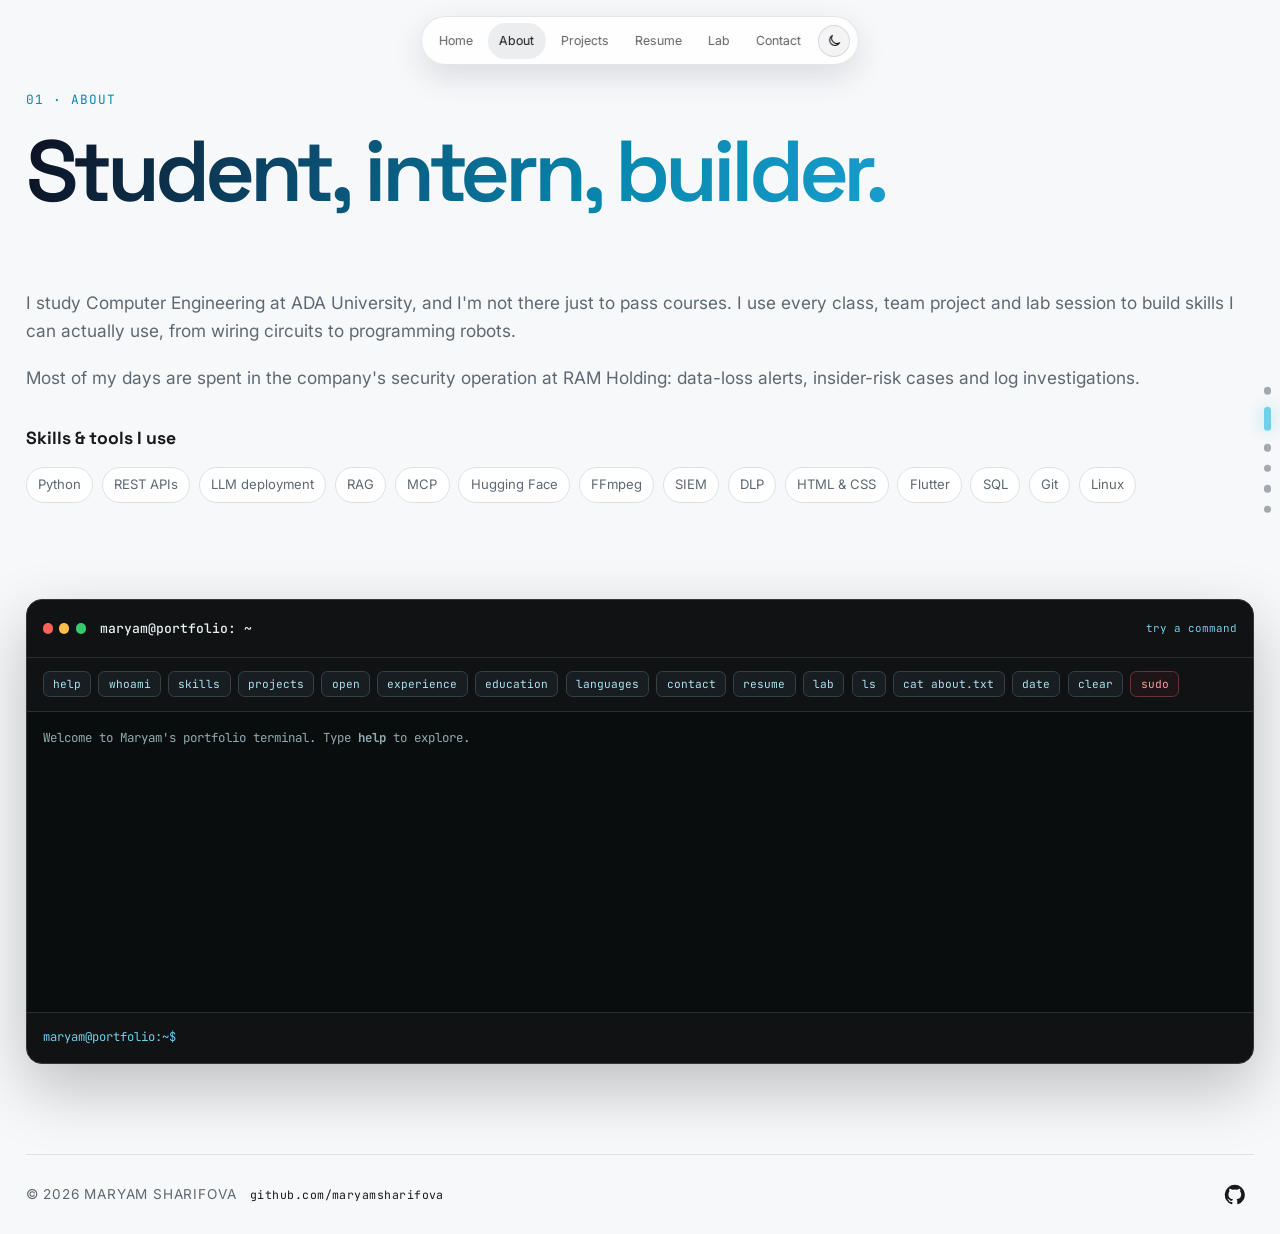
==== commit 305f3abe: "Add a sudo chip and a more dramatic sudo easter egg The About terminal gets a red "sudo" chip. Runni" ====
--- a/about.html
+++ b/about.html
@@ -69,7 +69,7 @@
           <h2 id="terminal-title">maryam@portfolio: ~</h2>
           <span class="terminal-hint">try a command</span>
         </div>
-        <!-- One chip for every command that "help" lists. "open" shows the six projects to pick from. -->
+        <!-- One chip for every command that "help" lists, then the "sudo" easter egg. "open" shows the six projects to pick from. -->
         <div class="terminal-shortcuts" role="group" aria-label="Terminal commands">
           <button class="terminal-command" type="button" data-command="help">help</button>
           <button class="terminal-command" type="button" data-command="whoami">whoami</button>
@@ -86,6 +86,8 @@
           <button class="terminal-command" type="button" data-command="cat about.txt">cat about.txt</button>
           <button class="terminal-command" type="button" data-command="date">date</button>
           <button class="terminal-command" type="button" data-command="clear">clear</button>
+          <!-- The easter egg: a playful red chip that runs "sudo", like typing it. -->
+          <button class="terminal-command terminal-command-sudo" type="button" data-command="sudo">sudo</button>
         </div>
         <!-- Output log: role="log" with aria-live makes screen readers read each new answer, and
              tabindex="0" lets keyboard users focus it to scroll back through older output. -->
--- a/css/style.css
+++ b/css/style.css
@@ -2695,6 +2695,65 @@
   transform: translateY(-2px);
 }
 
+/* The "sudo" easter-egg chip: same size and shape as the others, but with a soft red border
+   and text so it reads as the playful one. The terminal is dark in both themes, so these fixed
+   colours stay readable in light and dark mode. */
+.terminal-command-sudo {
+  border-color: #6b3237;
+  background: #1d1517;
+  color: #ff9a9a;
+}
+
+.terminal-command-sudo:hover,
+.terminal-command-sudo:focus-visible {
+  border-color: #e0565f;
+  background: #2a1a1d;
+}
+
+/* The sudo alarm. main.js adds is-alarmed to the terminal for one flash and shake, then
+   removes it. position: relative lets the flash layer (::after) cover just the terminal. */
+.terminal-card {
+  position: relative;
+}
+
+/* A soft red layer over the whole terminal. It is invisible until the alarm fades it in and
+   out once, and pointer-events: none keeps every chip, link and the input clickable. */
+.terminal-card::after {
+  content: "";
+  position: absolute;
+  inset: 0;
+  border-radius: inherit;
+  background: rgb(255 70 80 / 22%);
+  box-shadow: inset 0 0 0 2px rgb(255 98 106 / 70%);
+  opacity: 0;
+  pointer-events: none;
+}
+
+.terminal-card.is-alarmed::after {
+  animation: terminal-flash 650ms ease-out;
+}
+
+/* The shake moves the separate `translate` property, so it never clashes with the
+   `transform` that the scroll reveal uses on the same card. */
+.terminal-card.is-alarmed {
+  animation: terminal-shake 420ms ease-in-out;
+}
+
+@keyframes terminal-flash {
+  0% { opacity: 0; }
+  20% { opacity: 1; }
+  100% { opacity: 0; }
+}
+
+@keyframes terminal-shake {
+  0%, 100% { translate: 0; }
+  15% { translate: -6px 0; }
+  30% { translate: 5px 0; }
+  45% { translate: -4px 0; }
+  60% { translate: 3px 0; }
+  75% { translate: -2px 0; }
+}
+
 .terminal-output {
   /* 300px on most screens. On short screens it takes what is left of the window after the
      terminal's header, command chips, input line and the nav (about 16rem), but never less
@@ -2828,11 +2887,17 @@
   }
 }
 
-/* Reduced motion: no hover lift on skills and terminal commands. */
+/* Reduced motion: no hover lift on skills and terminal commands, and no sudo flash or shake
+   (main.js also skips the alarm; this is a second guard). */
 @media (prefers-reduced-motion: reduce) {
   .skill-list li,
   .terminal-command {
     transition: none;
+  }
+
+  .terminal-card.is-alarmed,
+  .terminal-card.is-alarmed::after {
+    animation: none;
   }
 }
 
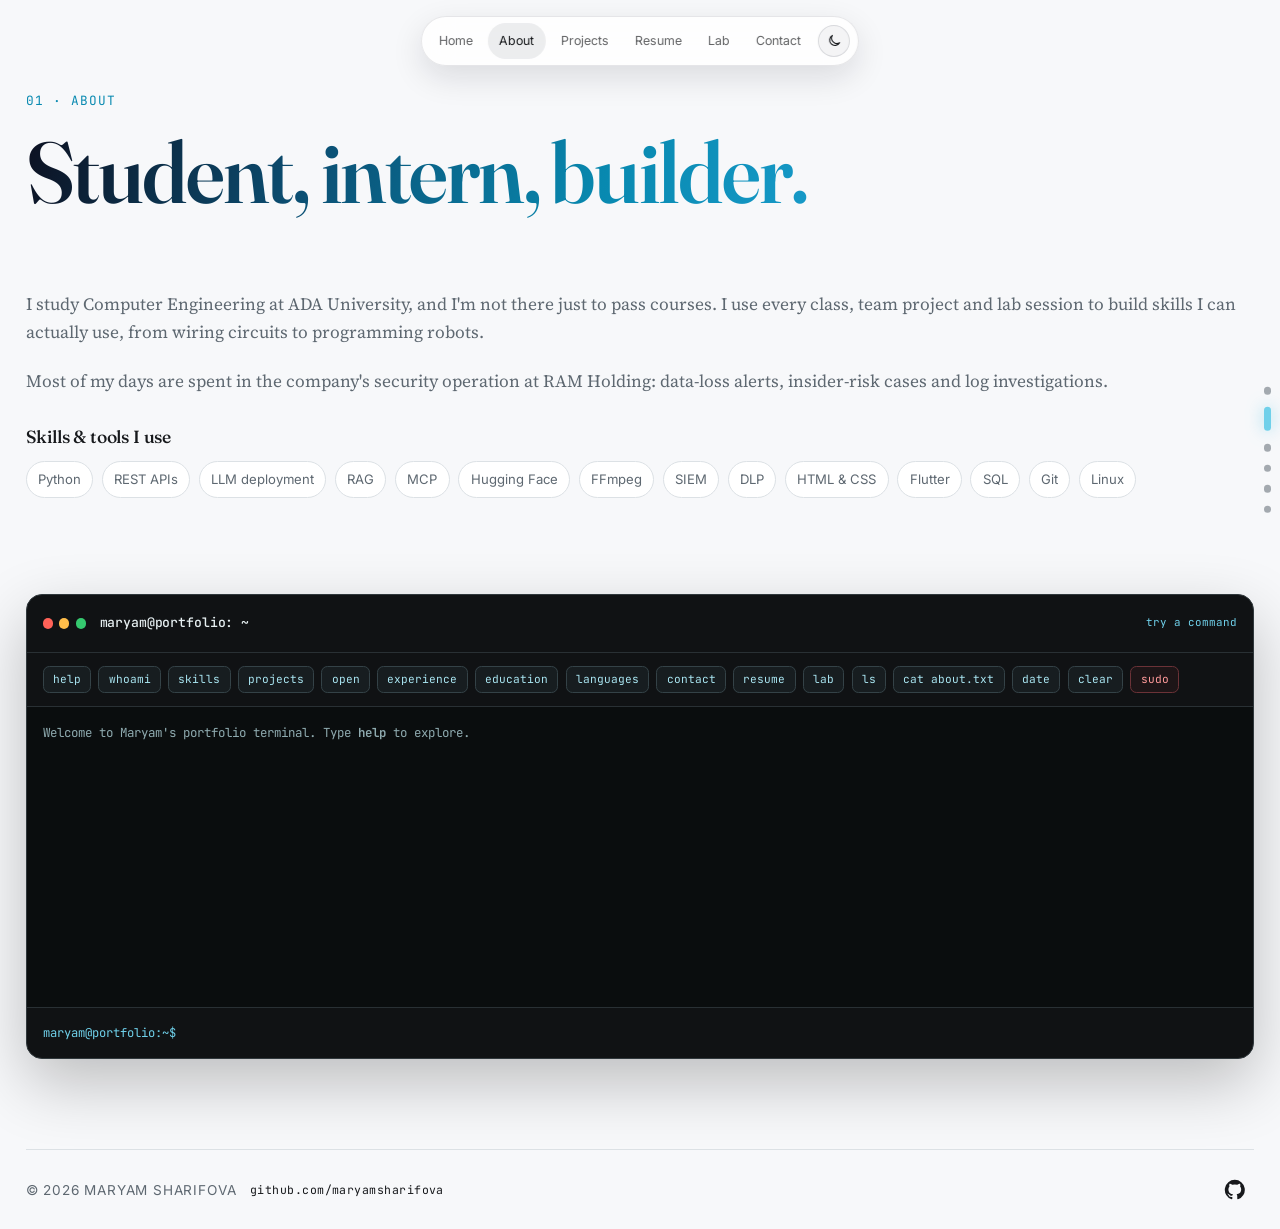
==== commit cf4d120c: "Switch typography to Fraunces and Source Serif 4 - One Google Fonts request on every page: Fraunces " ====
--- a/about.html
+++ b/about.html
@@ -14,11 +14,18 @@
     <meta name="color-scheme" content="only light">
     <meta name="description" content="About Maryam Sharifova.">
     <title>About | Maryam Sharifova</title>
+    <link rel="icon" href="images/favicon.ico" sizes="any">
+    <link rel="icon" href="images/favicon-32.png" type="image/png" sizes="32x32">
+    <link rel="icon" href="images/favicon-512.png" type="image/png" sizes="512x512">
+    <link rel="apple-touch-icon" href="images/apple-touch-icon.png">
     <!-- Fonts from Google Fonts, then the stylesheet and script that every page of the site shares. -->
     <!-- Connect to the font host early so text appears in the right typeface sooner. -->
     <link rel="preconnect" href="https://fonts.googleapis.com">
     <link rel="preconnect" href="https://fonts.gstatic.com" crossorigin>
-    <link rel="stylesheet" href="https://fonts.googleapis.com/css2?family=Inter:wght@400;500;600;700&family=JetBrains+Mono:wght@400;500&family=Space+Grotesk:wght@400;500;600;700&display=swap">
+    <!-- One request for all four fonts: Fraunces (headings) and Source Serif 4 (body text),
+         both with their optical-size axis (opsz), plus Inter (interface text) and JetBrains Mono
+         (labels and code). display=swap shows text in a fallback font until each one loads. -->
+    <link rel="stylesheet" href="https://fonts.googleapis.com/css2?family=Fraunces:opsz,wght@9..144,500;9..144,600&family=Inter:wght@400;500;600&family=JetBrains+Mono:wght@400;500&family=Source+Serif+4:opsz,wght@8..60,400;8..60,600&display=swap">
     <link rel="stylesheet" href="css/style.css">
     <!-- main.js loads here in the head (not at the end of body) so a saved dark theme is applied
          before the first paint; the rest of the script waits for DOMContentLoaded. -->
--- a/css/style.css
+++ b/css/style.css
@@ -9,8 +9,8 @@
    is-visible, has-horizontal-scroll, ...) and sets custom properties (--laptop-scale,
    --lid-angle, --scene-*, --hero-fit-scale, ...) as the page scrolls. The values written
    here for those properties are only starting values or fallbacks.
-   The fonts (Space Grotesk, Inter, JetBrains Mono) are linked from each page's head, so they
-   are ready before the first frame.
+   The fonts (Fraunces, Source Serif 4, Inter and JetBrains Mono) are linked from each page's
+   head in one Google Fonts request, so they are ready before the first frame.
 
    Order of the file:
     1. Page transitions (a short fade between pages)
@@ -175,9 +175,16 @@
   --screen-frame: #17181a;
   /* Outline color of the big AI and SEC letters beside the intro laptop. */
   --detail-outline: rgb(40 45 52 / 46%);
-  /* The three fonts: headings, body text, and small labels and code. */
-  --font-heading: "Space Grotesk", sans-serif;
-  --font-body: "Inter", sans-serif;
+  /* The four fonts, always used through these variables:
+     - heading: Fraunces, a serif with an optical-size axis, for every heading
+     - body: Source Serif 4, for paragraphs and longer text
+     - ui: Inter, for small interface text where serifs would look cramped (navigation,
+       buttons, chips and tags, counters, small captions) and for the "MS" logo marks
+     - label: JetBrains Mono, for labels, eyebrows, section numbers, code and the terminals
+     Georgia and system-ui are fallbacks while the web fonts load. */
+  --font-heading: "Fraunces", Georgia, serif;
+  --font-body: "Source Serif 4", Georgia, serif;
+  --font-ui: "Inter", system-ui, sans-serif;
   --font-label: "JetBrains Mono", monospace;
 }
 
@@ -237,7 +244,11 @@
   background: var(--color-page);
   color: var(--color-text);
   font-family: var(--font-body);
-  line-height: 1.6;
+  /* Source Serif 4 reads best with a little more space between lines. */
+  line-height: 1.65;
+  /* Both serifs have an optical-size axis: with "auto" the browser picks the cut that suits
+     each text size (sturdier for small text, finer for large headings). It is inherited. */
+  font-optical-sizing: auto;
   /* Fade smoothly when the theme switches. */
   transition: background-color 180ms ease, color 180ms ease;
 }
@@ -245,6 +256,51 @@
 /* Links take the colour of the text around them; each component styles its own links. */
 a {
   color: inherit;
+}
+
+/* ===== Typography roles ===== */
+/* Every heading uses Fraunces. Smaller headings use weight 500 with a hint of tightening;
+   the largest ones (intro greeting, hero name, page titles, window titles) set 600 and their
+   own letter spacing further down. Fraunces needs far less negative spacing than the old
+   geometric sans it replaced (-0.02em instead of -0.06em), and a line height near 1.1 keeps
+   lines apart. */
+h1,
+h2,
+h3 {
+  font-family: var(--font-heading);
+  font-weight: 500;
+  letter-spacing: -0.01em;
+  line-height: 1.1;
+}
+
+/* Only weights 400 and 600 of the serifs are loaded, so bold text uses 600 instead of a
+   faked, browser-thickened 700. */
+strong,
+b {
+  font-weight: 600;
+}
+
+/* Inter for small interface text, where a serif would look cramped: the navigation,
+   buttons, chips and tags, the footer line and small captions. (Rules further down that
+   name their own font, such as the progress counters and the lab buttons, switch to
+   var(--font-ui) in place.) */
+.hero-page-nav > a,
+.floating-nav > a,
+.page-rail a::after,
+.hero-button,
+.contact-link,
+.skill-list li,
+.toolkit li,
+.skill-meters li,
+.project-tags li,
+.project-dialog-tags li,
+.certificate-chip,
+.site-footer,
+.detail-caption,
+.mail-meta,
+.agrohub-code figcaption,
+.project-dialog-close:hover::after {
+  font-family: var(--font-ui);
 }
 
 /* ===== Shared theme control and gradient text ===== */
@@ -530,7 +586,8 @@
   /* Grows with the width (6.4vw, from 2.4rem to 5rem), but never taller than 10% of the window
      height, so the greeting stays clear of the laptop in short windows. */
   font-size: min(clamp(2.4rem, 6.4vw, 5rem), 10vh);
-  letter-spacing: -0.06em;
+  font-weight: 600;
+  letter-spacing: -0.02em;
   line-height: 1.1;
 }
 
@@ -597,8 +654,8 @@
      height, so the letters keep their proportions on short, wide windows. */
   font-size: min(clamp(3rem, 7vw, 6rem), 13vh);
   font-weight: 600;
-  letter-spacing: -0.08em;
-  line-height: 0.9;
+  letter-spacing: -0.02em;
+  line-height: 1;
   /* A quiet white-grey outline (dark grey in light mode) instead of the blue accent. */
   -webkit-text-stroke: 1px var(--detail-outline);
 }
@@ -1077,7 +1134,7 @@
   box-shadow: inset 0 1px 0 var(--keyboard-key-highlight), 0 1px 1px var(--keyboard-key-shadow);
   /* The labels fade in as --keyboard-reveal goes from 0 to 1 (used as the colour's alpha). */
   color: rgb(var(--keyboard-key-label-rgb) / var(--keyboard-reveal));
-  font-family: var(--font-body);
+  font-family: var(--font-ui);
   font-size: clamp(0.35rem, 0.75vw, 0.56rem);
   line-height: 1;
   text-shadow: 0 1px 1px var(--keyboard-key-shadow);
@@ -1218,7 +1275,9 @@
   background-clip: text;
   -webkit-background-clip: text;
   -webkit-text-fill-color: transparent;
-  font-family: var(--font-heading);
+  /* Inter, like the "MS" on the closing laptop's screen (.closing-mark), so the logo marks
+     match. It keeps its own weight and tight spacing as part of the logo design. */
+  font-family: var(--font-ui);
   font-size: clamp(2rem, 7vw, 4rem);
   font-weight: 600;
   letter-spacing: -0.08em;
@@ -1454,7 +1513,7 @@
   font-family: var(--font-heading);
   /* 16px on a laptop, growing to about 22px on a 2560px monitor. */
   font-size: clamp(1rem, 0.86vw, 1.4rem);
-  font-weight: 600;
+  font-weight: 500;
   text-decoration: none;
 }
 
@@ -1534,8 +1593,9 @@
      2560x1440. The lower floor (2.6rem) lets it shrink further on small, short windows. */
   font-size: clamp(2.6rem, min(7.4vw, 15svh), 12rem);
   font-weight: 600;
-  letter-spacing: -0.08em;
-  line-height: 0.94;
+  letter-spacing: -0.02em;
+  /* Fraunces is taller than the old font: 1.02 keeps the two lines from touching. */
+  line-height: 1.02;
 }
 
 .hero-title .gradient-text {
@@ -2084,7 +2144,7 @@
   font-family: var(--font-heading);
   font-size: clamp(3rem, 10vw, 6.5rem);
   font-weight: 600;
-  letter-spacing: -0.06em;
+  letter-spacing: -0.02em;
   line-height: 1.05;
 }
 
@@ -2929,8 +2989,8 @@
   margin: 0;
   color: var(--color-text);
   font-family: var(--font-heading);
-  letter-spacing: -0.035em;
-  line-height: 1.15;
+  letter-spacing: -0.01em;
+  line-height: 1.1;
 }
 
 .project-copy > p:not(.project-label) {
@@ -2969,6 +3029,8 @@
   color: var(--color-text);
   cursor: pointer;
   font: inherit;
+  /* Inter, like every button on the site. */
+  font-family: var(--font-ui);
   font-size: 0.82rem;
   font-weight: 600;
 }
@@ -3114,7 +3176,7 @@
 .network-hub text {
   dominant-baseline: central;
   text-anchor: middle;
-  font-family: var(--font-body);
+  font-family: var(--font-ui);
 }
 
 .network-node text {
@@ -3496,6 +3558,8 @@
   background: var(--hero-primary-button);
   color: var(--hero-primary-text);
   font: inherit;
+  /* Inter, like every button on the site. */
+  font-family: var(--font-ui);
   font-size: 0.85rem;
   font-weight: 600;
   text-decoration: none;
@@ -3542,18 +3606,21 @@
 .player-avatar {
   width: 5.6rem;
   height: 5.6rem;
-  display: grid;
-  place-items: center;
   border-radius: 50%;
+  /* Clips the monogram image to the circle; the teal ring and glow are drawn outside it. */
+  overflow: hidden;
   background: linear-gradient(160deg, #2a7f99, #0f2430);
   box-shadow:
     0 0 0 3px rgb(56 196 222 / 55%),
     0 0 1.35rem rgb(28 159 208 / 65%);
-  color: #ffffff;
-  font-family: var(--font-heading);
-  font-size: 1.35rem;
-  font-weight: 700;
-  letter-spacing: 0.04em;
+}
+
+/* My MS monogram fills the whole avatar circle. */
+.player-avatar img {
+  display: block;
+  width: 100%;
+  height: 100%;
+  object-fit: cover;
 }
 
 .player-identity h2,
@@ -3568,7 +3635,8 @@
 
 .player-identity h2 {
   font-size: clamp(1.6rem, 3vw, 2.2rem);
-  letter-spacing: -0.03em;
+  font-weight: 600;
+  letter-spacing: -0.02em;
 }
 
 .player-class {
@@ -3826,8 +3894,8 @@
   margin: 0;
   font-family: var(--font-heading);
   font-size: clamp(2.6rem, 5vw, 3.6rem);
-  font-weight: 700;
-  letter-spacing: -0.05em;
+  font-weight: 600;
+  letter-spacing: -0.02em;
   line-height: 1;
 }
 
@@ -3901,9 +3969,9 @@
   border-radius: 0.75rem;
   background: rgb(8 137 176 / 10%);
   color: var(--color-teal);
-  font-family: var(--font-heading);
+  font-family: var(--font-ui);
   font-size: 0.9rem;
-  font-weight: 700;
+  font-weight: 600;
 }
 
 .contact-card .eyebrow {
@@ -3917,7 +3985,7 @@
   color: var(--color-text);
   font-family: var(--font-heading);
   font-size: clamp(1.1rem, 2.2vw, 1.55rem);
-  font-weight: 600;
+  font-weight: 500;
   overflow-wrap: anywhere;
   text-decoration: none;
 }
@@ -4126,12 +4194,12 @@
   }
 }
 
-/* A light, refined logo mark: Inter at medium weight, letters set close together,
+/* A light, refined logo mark: Inter (var(--font-ui)) at medium weight, letters set close together,
    dark navy with no shadow or glow, about 16% of the screen width. */
 .closing-mark {
   margin: 0;
   color: #0d1f2a;
-  font-family: var(--font-body);
+  font-family: var(--font-ui);
   font-size: 16cqi;
   font-weight: 500;
   letter-spacing: -0.06em;
@@ -4274,7 +4342,7 @@
 
 .project-progress-count {
   color: var(--color-text-muted);
-  font-family: var(--font-label);
+  font-family: var(--font-ui);
   font-size: 0.7rem;
   letter-spacing: 0.08em;
   white-space: nowrap;
@@ -4383,6 +4451,257 @@
 
 .project-visual .project-photo {
   display: block;
+}
+
+/* main.js adds .has-photo once the photo is in. The drawn demo underneath is hidden, so its
+   animations stop and its controls (such as the logic-gate switches) cannot be reached with
+   Tab while they are out of sight. */
+.project-visual.has-photo > :not(.project-photo) {
+  display: none;
+}
+
+/* ----- How each project photo is framed (data-photo is the file name, set by main.js) ----- */
+/* Screenshots are shown whole (contain), never cut off. The space around them gets the
+   screenshot's own background, so the image and the frame look like one dark panel. */
+/* The speech-to-text terminal and the chatbot screenshots are both on black: each fills
+   the whole visual box, centred and shown whole, with black around it in both themes. */
+.project-photo[data-photo="speech-api"],
+.project-photo[data-photo="chatbot"] {
+  object-fit: contain;
+  object-position: center;
+  background: #000000;
+}
+
+/* The tall API response: the card shows its top; the window shows all of it (below). */
+.project-photo[data-photo="agrohub-leaf"] {
+  object-position: top;
+  background: #0c0c0c;
+}
+
+/* Photos fill the frame (cover), aimed at the part that matters. */
+/* The breadboard: aimed left of centre, so the green output LED and its wiring stay in view
+   even on the narrow desktop card. */
+.project-photo[data-photo="logic-gates"] {
+  object-position: 22% 50%;
+}
+
+/* Our team standing at the back and the children holding up their certificates. */
+.project-photo[data-photo="hour-of-ai"] {
+  object-position: 50% 62%;
+}
+
+/* The robot's wheel and its colour sensor on the right, shining onto the table. */
+.project-photo[data-photo="ev3-robot"] {
+  object-position: 68% 60%;
+}
+
+/* ----- Photos in the project window ----- */
+/* main.js sets data-project on the window's visual to the project's slug. */
+
+/* Agrohub: the whole screenshot at full width, in its own scrollable area. */
+.project-window-visual[data-project="plant-health-agrohub"] {
+  height: auto;
+  /* "auto", not 0: in the one-column window on phones the column must never be squeezed
+     shorter than its content, or the text below would overlap it. */
+  min-height: auto;
+}
+
+/* As tall as the screenshot, up to a cap; past the cap it scrolls. */
+.project-window-visual[data-project="plant-health-agrohub"] .project-visual {
+  height: auto;
+  max-height: clamp(16rem, 55vh, 32rem);
+  min-height: 0;
+  overflow-y: auto;
+  overscroll-behavior: contain;
+}
+
+.project-window-visual[data-project="plant-health-agrohub"] .project-photo {
+  position: static;
+  height: auto;
+  border-radius: 0;
+  object-fit: fill;
+}
+
+/* Inside the scroll area the focus ring is drawn inward, where nothing can clip it. */
+.project-window-visual[data-project="plant-health-agrohub"] .project-visual:focus-visible {
+  outline-offset: -3px;
+}
+
+/* ----- Agrohub code windows: "request.py" (the Python code) above "response.json" ----- */
+/* A small dark code editor. It stays dark in both themes, like a real editor, with soft
+   syntax colours that keep a contrast of at least 4.5:1 on its background. */
+.agrohub-code {
+  margin: 0 0 0.9rem;
+}
+
+.code-window {
+  overflow: hidden;
+  border: 1px solid rgb(111 208 234 / 22%);
+  border-radius: 0.75rem;
+  background: #0d1020;
+}
+
+/* The file name on top, like an editor tab. */
+.code-window-tab {
+  padding: 0.45rem 0.85rem;
+  border-bottom: 1px solid rgb(255 255 255 / 8%);
+  background: #151a2e;
+  color: #9fb3c8;
+  font: 600 0.68rem var(--font-label);
+  letter-spacing: 0.04em;
+}
+
+/* The code keeps its line breaks and scrolls sideways when a line is too long. */
+.code-window-body {
+  margin: 0;
+  padding: 0.85rem 1rem;
+  overflow-x: auto;
+  color: #e3e8ef;
+  font: 0.72rem/1.6 var(--font-label);
+  tab-size: 4;
+  white-space: pre;
+}
+
+.code-window-body:focus-visible {
+  outline-offset: -3px;
+}
+
+.code-keyword { color: #7fd4ef; }
+.code-string { color: #a8dba0; }
+.code-builtin { color: #f0c38e; }
+.code-number { color: #f3a6c8; }
+.code-comment { color: #8b97a6; font-style: italic; }
+
+.agrohub-code figcaption {
+  margin-top: 0.45rem;
+  color: var(--color-text-muted);
+  font-size: 0.74rem;
+  line-height: 1.5;
+}
+
+/* The screenshot inside the "response.json" window: the window draws the frame, so the
+   screenshot's own border and rounded corners are dropped. */
+.code-window-response .project-visual {
+  border: 0;
+  border-radius: 0;
+}
+
+/* Logic gates: the photo at its own shape, with the NOT gate demo underneath. Plain block
+   layout (not grid), so the photo's aspect ratio sets its height reliably. */
+.project-window-visual[data-project="logic-gates"] {
+  height: auto;
+  /* "auto", not 0: in the one-column window on phones the column must never be squeezed
+     shorter than its content, or the text below would overlap it. */
+  min-height: auto;
+}
+
+.project-window-visual[data-project="logic-gates"] .not-gate-demo {
+  margin-top: 0.9rem;
+}
+
+.project-window-visual[data-project="logic-gates"] .project-visual {
+  height: auto;
+}
+
+.project-window-visual[data-project="logic-gates"] .project-visual.has-photo {
+  min-height: 0;
+  aspect-ratio: 980 / 500;
+}
+
+/* In the one-column window (phones, short screens, reduced motion) these two taller visuals
+   sit above the text. The text then keeps its full height and the whole window content
+   scrolls as one, instead of the text being squeezed into a small scroll box of its own. */
+@media (max-width: 860px), (max-height: 599px), (prefers-reduced-motion: reduce) {
+  .project-window-visual[data-project="plant-health-agrohub"] + .project-window-details,
+  .project-window-visual[data-project="logic-gates"] + .project-window-details {
+    overflow: visible;
+  }
+}
+
+/* ----- NOT gate demo (built by main.js in the logic gates window) ----- */
+.not-gate-demo {
+  display: grid;
+  gap: 0.7rem;
+  margin: 0;
+  padding: 0.8rem;
+  border: 1px solid var(--color-border);
+  border-radius: 0.9rem;
+  background: var(--color-surface);
+}
+
+/* Both Tinkercad pictures share one grid cell, so they sit exactly on top of each other. */
+.not-gate-stage {
+  display: grid;
+  overflow: hidden;
+  border: 1px solid var(--color-border);
+  border-radius: 0.6rem;
+  /* The light grey of the Tinkercad workspace behind the pictures. */
+  background: #f1f1f1;
+}
+
+.not-gate-stage img {
+  grid-area: 1 / 1;
+  display: block;
+  width: 100%;
+  height: auto;
+  opacity: 0;
+  transition: opacity 0.2s ease;
+}
+
+.not-gate-stage img.is-shown {
+  opacity: 1;
+}
+
+.not-gate-controls {
+  display: flex;
+  flex-wrap: wrap;
+  align-items: center;
+  gap: 0.5rem 0.9rem;
+}
+
+/* Styled like the logic-gate switches on the card; it glows while it is pressed. */
+.not-gate-button {
+  min-height: 2.75rem;
+  padding: 0 1rem;
+  border: 1px solid var(--color-border);
+  border-radius: 0.5rem;
+  background: var(--color-surface);
+  color: var(--color-text);
+  cursor: pointer;
+  font: 600 0.82rem var(--font-ui);
+  transition: border-color 0.2s ease, box-shadow 0.2s ease, transform 0.1s ease;
+}
+
+.not-gate-button[aria-pressed="true"] {
+  border-color: var(--color-blue);
+  box-shadow: 0 0 1rem rgb(28 159 208 / 25%), inset 0 2px 4px rgb(0 0 0 / 15%);
+  transform: translateY(1px);
+}
+
+.not-gate-status {
+  flex: 1 1 14rem;
+  margin: 0;
+  color: var(--color-text-muted);
+  font-size: 0.78rem;
+  line-height: 1.5;
+}
+
+.not-gate-demo figcaption {
+  color: var(--color-text-muted);
+  font-family: var(--font-ui);
+  font-size: 0.68rem;
+}
+
+/* Reduced motion: the pictures switch instantly and the button does not move. */
+@media (prefers-reduced-motion: reduce) {
+  .not-gate-stage img,
+  .not-gate-button {
+    transition: none;
+  }
+
+  .not-gate-button[aria-pressed="true"] {
+    transform: none;
+  }
 }
 
 /* Without the track (before main.js runs, or when it is turned off) the panel is only as
@@ -4490,7 +4809,7 @@
   color: #5a1715;
   content: "×";
   font-size: 0.72rem;
-  font-weight: 700;
+  font-weight: 600;
   line-height: 1;
 }
 
@@ -4540,6 +4859,8 @@
 .project-window-details h2 {
   margin: 0;
   font-family: var(--font-heading);
+  font-weight: 600;
+  letter-spacing: -0.02em;
   font-size: clamp(1.6rem, 3vw, 2.4rem);
   line-height: 1.1;
 }
@@ -4813,7 +5134,7 @@
 .lab-count {
   min-width: 2.6rem;
   color: var(--color-text);
-  font-family: var(--font-label);
+  font-family: var(--font-ui);
   font-size: 0.75rem;
   text-align: right;
   white-space: nowrap;
@@ -4880,9 +5201,9 @@
   border-radius: 50%;
   background: rgb(8 137 176 / 10%);
   color: var(--color-teal);
-  font-family: var(--font-heading);
+  font-family: var(--font-ui);
   font-size: 0.82rem;
-  font-weight: 700;
+  font-weight: 600;
 }
 
 /* Dark mode: the bright cyan reads better than the teal on a dark surface. */
@@ -5004,7 +5325,7 @@
   border: 1.5px solid;
   border-radius: 0.75rem;
   cursor: pointer;
-  font-family: var(--font-heading);
+  font-family: var(--font-ui);
   font-size: 1.05rem;
   font-weight: 600;
   touch-action: manipulation;
@@ -5082,7 +5403,7 @@
   margin: 0;
   font-family: var(--font-heading);
   font-size: 1.2rem;
-  font-weight: 700;
+  font-weight: 600;
 }
 
 .lab-feedback.is-correct .lab-feedback-title {
@@ -5115,6 +5436,8 @@
   color: var(--hero-primary-text);
   cursor: pointer;
   font: inherit;
+  /* Inter, like every button on the site. */
+  font-family: var(--font-ui);
   font-size: 0.88rem;
   font-weight: 600;
   touch-action: manipulation;
@@ -5142,7 +5465,7 @@
   font-family: var(--font-heading);
   font-size: clamp(3rem, 8vw, 4.5rem);
   font-weight: 600;
-  letter-spacing: -0.05em;
+  letter-spacing: -0.02em;
   line-height: 1;
 }
 
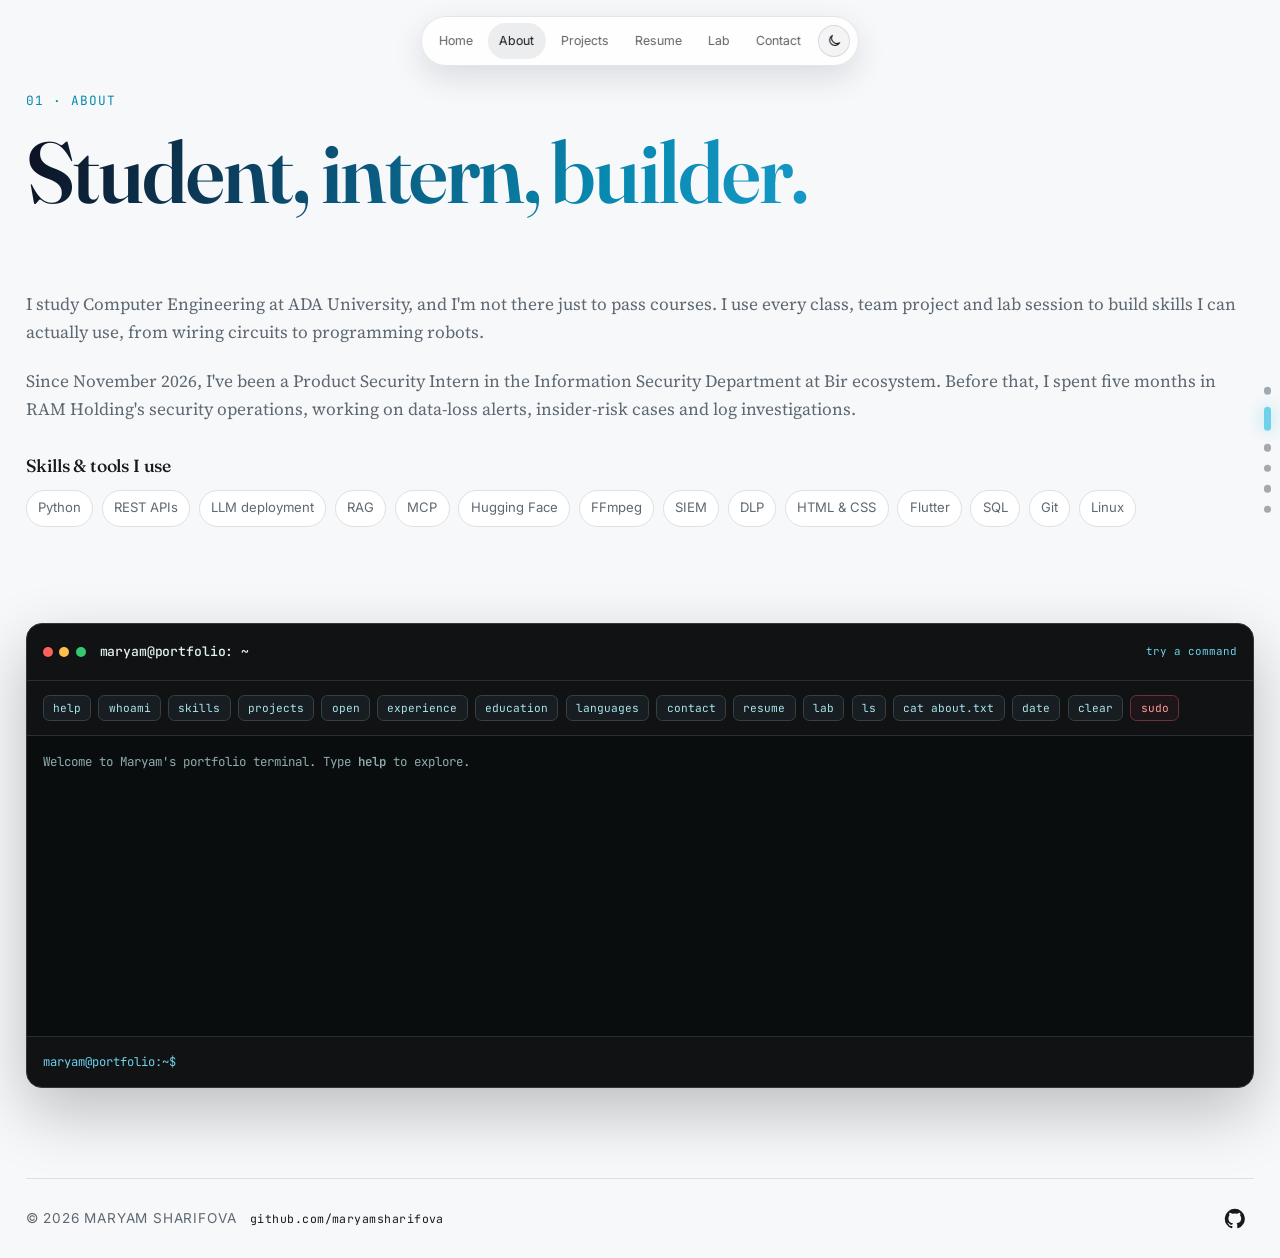
==== commit 00fdb0bf: "New job at Bir ecosystem and a new hero photo - Update the hero, About, Resume timeline, player card" ====
--- a/about.html
+++ b/about.html
@@ -44,7 +44,7 @@
       <section class="about-overview" aria-label="About Maryam">
         <div class="about-copy" data-reveal>
           <p>I study Computer Engineering at ADA University, and I'm not there just to pass courses. I use every class, team project and lab session to build skills I can actually use, from wiring circuits to programming robots.</p>
-          <p>Most of my days are spent in the company's security operation at RAM Holding: data-loss alerts, insider-risk cases and log investigations.</p>
+          <p>Since November 2026, I've been a Product Security Intern in the Information Security Department at Bir ecosystem. Before that, I spent five months in RAM Holding's security operations, working on data-loss alerts, insider-risk cases and log investigations.</p>
           <h2 class="about-section-title">Skills &amp; tools I use</h2>
           <ul class="skill-list" aria-label="Skills">
             <li>Python</li>
--- a/css/style.css
+++ b/css/style.css
@@ -25,7 +25,7 @@
     9. The 3D laptop shared by both laptops: camera, hinged lid, screen, back, deck,
        keyboard, trackpad, deck walls, logo and camera notch
    10. Homepage hero: the copy on the laptop screen, the full-width hero (top bar, text,
-       buttons, portrait, corner labels) and the floating nav, then its phone and
+       buttons, photo card, corner labels) and the floating nav, then its phone and
        short-screen rules
    11. Page headings, shared footer and keyboard focus ring
    12. Intro: responsive rules and reduced motion
@@ -132,7 +132,8 @@
   --hero-line: rgb(13 16 32 / 13%);
   --hero-nav-muted: rgb(23 25 28 / 70%);
   --hero-grid-line: rgb(13 16 32 / 5%);
-  --portrait-label: rgb(8 80 110 / 86%);
+  /* The soft shadow under the hero photo card: light and wide on the light page. */
+  --hero-photo-shadow: 0 1.4rem 3.2rem rgb(13 16 32 / 16%), 0 0.3rem 0.8rem rgb(13 16 32 / 8%);
   --hero-primary-button: #0d1020;
   --hero-primary-text: #ffffff;
   /* main.js reads this to colour the hero's network dots on its canvas. */
@@ -179,7 +180,7 @@
      - heading: Fraunces, a serif with an optical-size axis, for every heading
      - body: Source Serif 4, for paragraphs and longer text
      - ui: Inter, for small interface text where serifs would look cramped (navigation,
-       buttons, chips and tags, counters, small captions) and for the "MS" logo marks
+       buttons, chips and tags, counters, small captions) and for the "MS" lid logo
      - label: JetBrains Mono, for labels, eyebrows, section numbers, code and the terminals
      Georgia and system-ui are fallbacks while the web fonts load. */
   --font-heading: "Fraunces", Georgia, serif;
@@ -205,7 +206,8 @@
   --hero-line: rgb(255 255 255 / 9%);
   --hero-nav-muted: rgb(244 244 245 / 72%);
   --hero-grid-line: rgb(255 255 255 / 3%);
-  --portrait-label: rgb(185 226 240 / 82%);
+  /* On the dark page the shadow is darker, so the card still lifts off the background. */
+  --hero-photo-shadow: 0 1.4rem 3.2rem rgb(0 0 0 / 55%), 0 0.3rem 0.8rem rgb(0 0 0 / 35%);
   --hero-primary-button: #f4f4f5;
   --hero-primary-text: #101113;
   --particle-color: rgb(190 214 224 / 45%);
@@ -310,6 +312,12 @@
   background: linear-gradient(110deg, var(--color-navy), var(--color-ocean), var(--color-teal), var(--color-blue));
   background-clip: text;
   color: transparent;
+  /* The gradient is only painted inside the element's box, and the letters themselves are
+     transparent, so any part of a letter below the box would vanish. Fraunces has long
+     descenders (g, y, p), so the box reaches 0.12em lower. On a block heading this adds
+     height, so those headings take it back with a matching negative margin (see .page-title
+     and .cert-score); on an inline word it changes nothing in the layout. */
+  padding-bottom: 0.12em;
 }
 
 :root[data-theme="dark"] .gradient-text {
@@ -1275,8 +1283,8 @@
   background-clip: text;
   -webkit-background-clip: text;
   -webkit-text-fill-color: transparent;
-  /* Inter, like the "MS" on the closing laptop's screen (.closing-mark), so the logo marks
-     match. It keeps its own weight and tight spacing as part of the logo design. */
+  /* Inter, a clean sans for the logo mark. It keeps its own weight and tight spacing as part
+     of the logo design. */
   font-family: var(--font-ui);
   font-size: clamp(2rem, 7vw, 4rem);
   font-weight: 600;
@@ -1585,7 +1593,6 @@
 }
 
 .hero-title {
-  margin: 0;
   color: var(--hero-foreground);
   font-family: var(--font-heading);
   /* Grows with the width (7.4vw), limited by the height (15svh) so the two lines and the text
@@ -1594,8 +1601,11 @@
   font-size: clamp(2.6rem, min(7.4vw, 15svh), 12rem);
   font-weight: 600;
   letter-spacing: -0.02em;
-  /* Fraunces is taller than the old font: 1.02 keeps the two lines from touching. */
-  line-height: 1.02;
+  /* 1.1, so Fraunces' tall letters and long descenders never touch between the two lines.
+     The two lines are 0.16em taller in total than at 1.02; the negative margins take 0.08em
+     back above and below, so the eyebrow and the text below stay where they were. */
+  margin: -0.08em 0;
+  line-height: 1.1;
 }
 
 .hero-title .gradient-text {
@@ -1687,120 +1697,32 @@
   transform: translate(3px, -3px);
 }
 
-/* Orbiting rings and small labels frame the round portrait. */
-.hero-portrait {
-  position: relative;
-  /* Fills its column, up to 68% of the screen height, so the rings never crowd the top bar.
-     It sits at the end of its column, so the outer ring reaches the right margin. */
-  width: min(100%, 68svh);
-  aspect-ratio: 1;
+/* My photo at the Bir ecosystem office, on the right: a still card with rounded corners and a
+   soft shadow. The card has the photo's own shape (1160x1280), so object-fit: cover shows the
+   whole photo here; the phone rules below crop it shorter, and object-position keeps both me
+   and the logo in view there. */
+.hero-photo-card {
+  /* Fills its column, but stays at most 70% of the screen tall, so it never crowds the top
+     bar. It sits at the end of its column, so its right edge meets the right margin. */
+  width: min(100%, calc(70svh * 1160 / 1280));
+  aspect-ratio: 1160 / 1280;
   justify-self: end;
-}
-
-.portrait-rings {
-  position: absolute;
-  inset: 4%;
-}
-
-.portrait-ring {
-  position: absolute;
-  inset: 0;
-  border: 1px solid rgb(111 208 234 / 24%);
-  border-radius: 50%;
-}
-
-/* The three rings and their glowing dots do not move on their own; the whole portrait tilts
-   toward the cursor instead (see .hero-portrait in Part 2). */
-.portrait-ring-outer {
-  inset: 0;
-  border-style: dashed;
-  border-color: rgb(111 208 234 / 30%);
-}
-
-.portrait-ring-outer > span {
-  position: absolute;
-  top: 14%;
-  left: 20%;
-  width: 0.65rem;
-  height: 0.65rem;
-  border-radius: 50%;
-  background: #6fd0ea;
-  box-shadow: 0 0 1.2rem rgb(111 208 234 / 85%);
-}
-
-.portrait-ring-middle {
-  inset: 10%;
-  border-color: rgb(28 159 208 / 35%);
-}
-
-.portrait-ring-middle > span {
-  position: absolute;
-  right: 12%;
-  bottom: 21%;
-  width: 0.55rem;
-  height: 0.55rem;
-  border-radius: 50%;
-  background: #1c9fd0;
-  box-shadow: 0 0 1rem rgb(28 159 208 / 85%);
-}
-
-.portrait-ring-inner {
-  inset: 20%;
-  border-color: rgb(111 208 234 / 18%);
-}
-
-.portrait-photo-wrap {
-  position: absolute;
-  /* Keep the portrait just inside the smallest orbit ring. */
-  inset: 22%;
-  display: grid;
-  place-items: center;
+  margin: 0;
   overflow: hidden;
-  border: 1px solid rgb(111 208 234 / 42%);
-  border-radius: 50%;
-  background:
-    radial-gradient(circle at 50% 30%, rgb(28 159 208 / 20%), transparent 60%),
-    #12161a;
-  box-shadow: 0 0 3rem rgb(8 137 176 / 16%), 0 0 5rem rgb(8 137 176 / var(--portrait-glow-opacity, 0));
-}
-
-.profile-photo {
-  position: absolute;
-  inset: 0;
+  border-radius: 28px;
+  /* A placeholder colour until the photo loads. */
+  background: var(--hero-line);
+  box-shadow: var(--hero-photo-shadow);
+}
+
+.hero-photo {
+  display: block;
   width: 100%;
   height: 100%;
-  border-radius: inherit;
-  /* Above the dark fallback background, and cropped to fill the circle. */
-  z-index: 1;
   object-fit: cover;
-}
-
-.portrait-label {
-  position: absolute;
-  color: var(--portrait-label);
-  font-family: var(--font-label);
-  font-size: clamp(0.55rem, min(0.62vw, 1.15svh), 1rem);
-  letter-spacing: 0.08em;
-  white-space: nowrap;
-}
-
-/* Three small labels on the outer ring, centred on its top, left and bottom edges. */
-.portrait-label-top {
-  top: -1%;
-  left: 50%;
-  transform: translateX(-50%);
-}
-
-.portrait-label-left {
-  top: 50%;
-  left: -4%;
-  transform: translate(-50%, -50%);
-}
-
-.portrait-label-bottom {
-  bottom: -1%;
-  left: 50%;
-  transform: translateX(-50%);
+  /* The logo is on the left and I stand on the right, a little below the middle, so a crop
+     keeps the lower middle of the photo. */
+  object-position: 50% 72%;
 }
 
 /* How far the corner labels sit above the hero's bottom edge. About's top spacing on Home is
@@ -1934,10 +1856,14 @@
     padding-block: clamp(0.5rem, 2svh, 0.9rem) 2.5rem;
   }
 
-  .hero-portrait {
+  /* On a phone the photo sits above the text, smaller and cropped to 4:3, so the text still
+     fits in one screen. The crop keeps the lower middle of the photo (object-position on
+     .hero-photo), where both the logo and I are. The corners stay at 28px. */
+  .hero-photo-card {
     grid-row: 1;
     /* By the width and the height, so the photo leaves room for the text on short phones. */
-    width: min(52vw, 30svh, 260px);
+    width: min(84vw, 36svh, 340px);
+    aspect-ratio: 4 / 3;
     /* Stacked on a phone, the photo stays centred above the text. */
     justify-self: center;
   }
@@ -2053,14 +1979,16 @@
   }
 
   .hero-copy,
-  .hero-portrait {
+  .hero-photo-card {
     grid-row: auto;
   }
 
-  /* Text on the left, photo on the right again, as on desktop. */
-  .hero-portrait {
-    /* At most half the height, and never more than 30% of the width, at the right margin. */
-    width: min(50svh, 30vw);
+  /* Text on the left, the whole photo on the right again, as on desktop. */
+  .hero-photo-card {
+    /* At most about 60% of the height, and never more than 30% of the width, at the right
+       margin. */
+    width: min(calc(60svh * 1160 / 1280), 30vw);
+    aspect-ratio: 1160 / 1280;
     justify-self: end;
   }
 
@@ -2097,10 +2025,6 @@
 
   .hero-footer {
     font-size: 0.55rem;
-  }
-
-  .portrait-label {
-    font-size: 0.5rem;
   }
 }
 
@@ -2140,12 +2064,17 @@
 
 /* The big section heading: 10% of the width, from 3rem to 6.5rem. */
 .page-title {
-  margin: 0;
+  /* line-height went from 1.05 to 1.1, adding 0.025em above and below the text; with the
+     0.12em padding-bottom that is taken back here (0.025em above, 0.145em below), so a
+     one-line title and the element after it stay exactly where they were. */
+  margin: -0.025em 0 -0.145em;
+  /* Room under the letters for Fraunces' descenders, also when the title is gradient text. */
+  padding-bottom: 0.12em;
   font-family: var(--font-heading);
   font-size: clamp(3rem, 10vw, 6.5rem);
   font-weight: 600;
   letter-spacing: -0.02em;
-  line-height: 1.05;
+  line-height: 1.1;
 }
 
 /* ===== Shared footer ===== */
@@ -2515,7 +2444,7 @@
   }
 }
 
-/* ===== Hero effects: network dots, layer order, portrait tilt ===== */
+/* ===== Hero effects: network dots and layer order ===== */
 /* The canvas of moving network dots behind the hero text (main.js draws them in
    --particle-color, so they follow the theme). */
 .hero-particles {
@@ -2541,42 +2470,6 @@
   z-index: 1;
 }
 
-/* The portrait tilts toward the cursor: main.js sets --orbit-tilt-x and --orbit-tilt-y,
-   perspective(900px) gives the tilt depth, and preserve-3d keeps the rings in that 3D space. */
-.hero-portrait {
-  transform: perspective(900px) rotateX(var(--orbit-tilt-x, 0deg)) rotateY(var(--orbit-tilt-y, 0deg));
-  transition: transform 220ms ease-out;
-  transform-style: preserve-3d;
-}
-
-.portrait-label {
-  padding: 0.3rem 0.45rem;
-  border: 1px solid transparent;
-  border-radius: 999px;
-  transition: transform 180ms ease, border-color 180ms ease, background-color 180ms ease, box-shadow 180ms ease, color 180ms ease;
-}
-
-/* On hover each label grows a little. Each keeps its own centring translate, so that is
-   repeated before scale(). */
-.portrait-label-top:hover {
-  transform: translateX(-50%) scale(1.22);
-}
-
-.portrait-label-left:hover {
-  transform: translate(-50%, -50%) scale(1.22);
-}
-
-.portrait-label-bottom:hover {
-  transform: translateX(-50%) scale(1.22);
-}
-
-.portrait-label:hover {
-  border-color: rgb(111 208 234 / 75%);
-  background: rgb(8 137 176 / 18%);
-  box-shadow: 0 0 1.3rem rgb(8 137 176 / 35%);
-  color: #b9f1ff;
-}
-
 /* Hidden on narrow screens, and on short ones, where the dots would sit on top of the content. */
 @media (max-width: 860px), (max-height: 540px) {
   .page-rail {
@@ -2595,9 +2488,7 @@
   .spotlight-card,
   .spotlight-card::before,
   .page-rail,
-  .site-toast,
-  .hero-portrait,
-  .portrait-label {
+  .site-toast {
     transition: none;
   }
 
@@ -2969,7 +2860,10 @@
   align-items: center;
   border: 1px solid var(--color-border);
   border-radius: 1.2rem;
-  background: var(--color-surface);
+  /* The page's own colour, not the lighter surface colour: the area under the Projects
+     heading and the cards then read as one continuous background, with no band or seam
+     where they meet, in both themes. The border still outlines each card. */
+  background: var(--color-page);
   scroll-margin-top: 2rem;
 }
 
@@ -3891,7 +3785,8 @@
 }
 
 .cert-score {
-  margin: 0;
+  /* Cancels the gradient text's 0.12em padding-bottom, so the line below stays in place. */
+  margin: 0 0 -0.12em;
   font-family: var(--font-heading);
   font-size: clamp(2.6rem, 5vw, 3.6rem);
   font-weight: 600;
@@ -4014,7 +3909,11 @@
 /* The big Contact heading: 13% of the width, from 4.2rem to 8.5rem. */
 .contact-intro .page-title {
   font-size: clamp(4.2rem, 13vw, 8.5rem);
-  line-height: 0.92;
+  /* 1.1 instead of 0.92, like every heading, so no letter is cut. The extra 0.18em of line
+     height is taken back with negative margins (0.09em above, and 0.09em plus the 0.12em
+     padding below), so "Let's talk." keeps its place and the cards keep their distance. */
+  margin: -0.09em 0 -0.21em;
+  line-height: 1.1;
 }
 
 .talk-link {
@@ -4162,8 +4061,8 @@
   isolation: isolate;
 }
 
-/* The aurora glow: one wide, soft oval centred behind "MS" and "THANKS FOR VISITING", about the
-   size of that text block (the caption is about 50cqi wide, the pair about 22cqi tall). Inside
+/* The aurora glow: one wide, soft oval centred behind the monogram and "THANKS FOR VISITING"
+   (62cqi wide and 32cqi tall, a little wider than the 50cqi caption). Inside
    it, light teal on the left blends into soft periwinkle on the right with a hint of mint at the
    top. Each colour fades to transparent before the oval's edge, and the blur softens it further,
    so it melts into the plain background with no edge anywhere. */
@@ -4194,16 +4093,14 @@
   }
 }
 
-/* A light, refined logo mark: Inter (var(--font-ui)) at medium weight, letters set close together,
-   dark navy with no shadow or glow, about 16% of the screen width. */
-.closing-mark {
-  margin: 0;
-  color: #0d1f2a;
-  font-family: var(--font-ui);
-  font-size: 16cqi;
-  font-weight: 500;
-  letter-spacing: -0.06em;
-  line-height: 1;
+/* My MS monogram image (images/monogram-navy.png), centred above the caption. Its height is
+   about 45% of the screen's height: the glass is 0.6186 times as tall as it is wide, so that
+   is 27.8cqi; the width follows from the image's own proportions. The file (253px tall) has
+   more pixels than this size needs even on a 3x phone screen, so it stays sharp. */
+.closing-monogram {
+  display: block;
+  width: auto;
+  height: 27.8cqi;
 }
 
 /* Small, widely spaced JetBrains Mono capitals in a muted slate blue. */
@@ -4328,9 +4225,12 @@
 }
 
 .projects-track-heading .page-title {
-  margin: 0;
+  /* 1.1 instead of 1, so the "g" in "Things" keeps its tail. The extra 0.1em of line height
+     and the 0.12em padding are taken back with negative margins, so the heading row keeps
+     its height and the cards stay where they were. */
+  margin: -0.05em 0 -0.17em;
   font-size: clamp(2.4rem, 5vw, 4.5rem);
-  line-height: 1;
+  line-height: 1.1;
 }
 
 .project-progress {
@@ -4527,9 +4427,9 @@
   outline-offset: -3px;
 }
 
-/* ----- Agrohub code windows: "request.py" (the Python code) above "response.json" ----- */
-/* A small dark code editor. It stays dark in both themes, like a real editor, with soft
-   syntax colours that keep a contrast of at least 4.5:1 on its background. */
+/* ----- Agrohub screenshot windows: "request.py" (the code) above "response.json" ----- */
+/* Each screenshot sits in a dark frame with rounded corners and a file-name tab on top. The
+   frame stays dark in both themes, like a code editor. */
 .agrohub-code {
   margin: 0 0 0.9rem;
 }
@@ -4551,26 +4451,15 @@
   letter-spacing: 0.04em;
 }
 
-/* The code keeps its line breaks and scrolls sideways when a line is too long. */
-.code-window-body {
-  margin: 0;
-  padding: 0.85rem 1rem;
-  overflow-x: auto;
-  color: #e3e8ef;
-  font: 0.72rem/1.6 var(--font-label);
-  tab-size: 4;
-  white-space: pre;
-}
-
-.code-window-body:focus-visible {
-  outline-offset: -3px;
-}
-
-.code-keyword { color: #7fd4ef; }
-.code-string { color: #a8dba0; }
-.code-builtin { color: #f0c38e; }
-.code-number { color: #f3a6c8; }
-.code-comment { color: #8b97a6; font-style: italic; }
+/* The code screenshot: the full width of the column, scaled down to fit (never wider, so it
+   never scrolls sideways), with its height following its own shape. The frame above rounds
+   its corners. */
+.agrohub-code-image {
+  display: block;
+  width: 100%;
+  max-width: 100%;
+  height: auto;
+}
 
 .agrohub-code figcaption {
   margin-top: 0.45rem;
